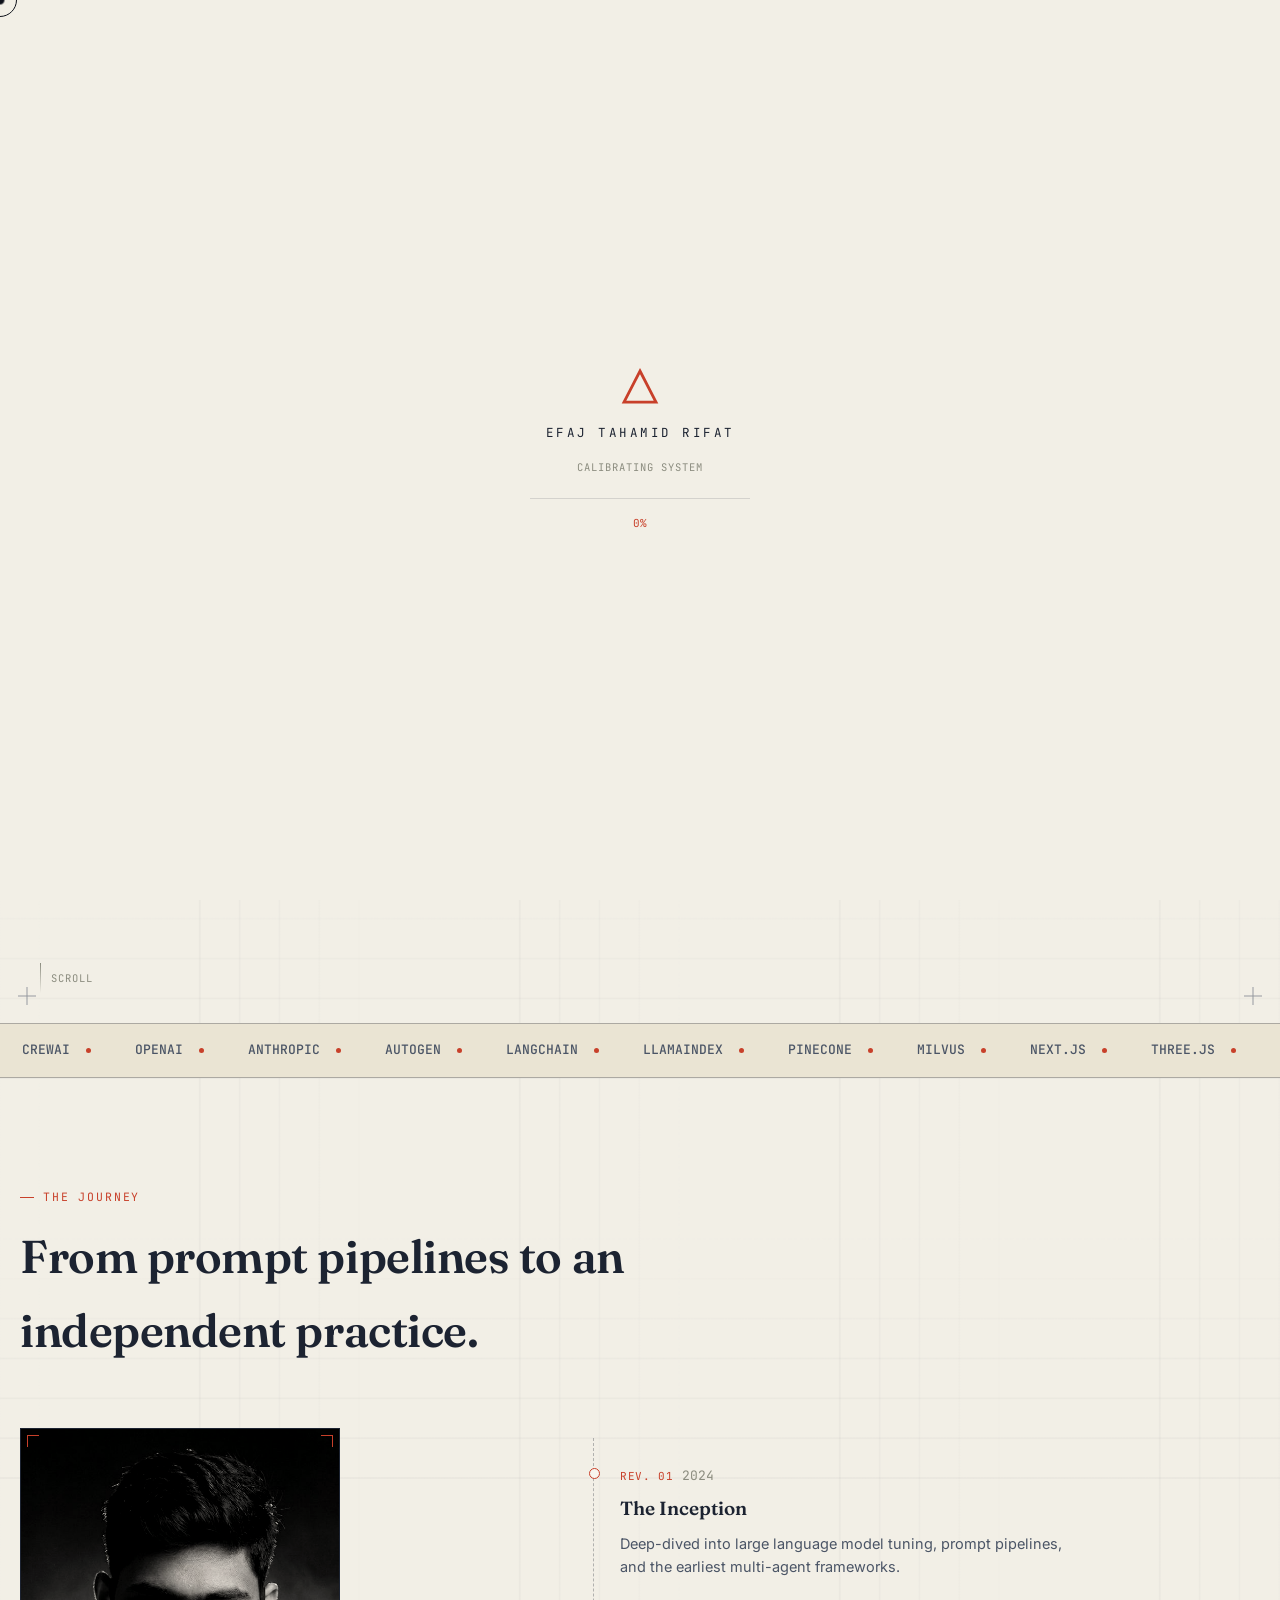
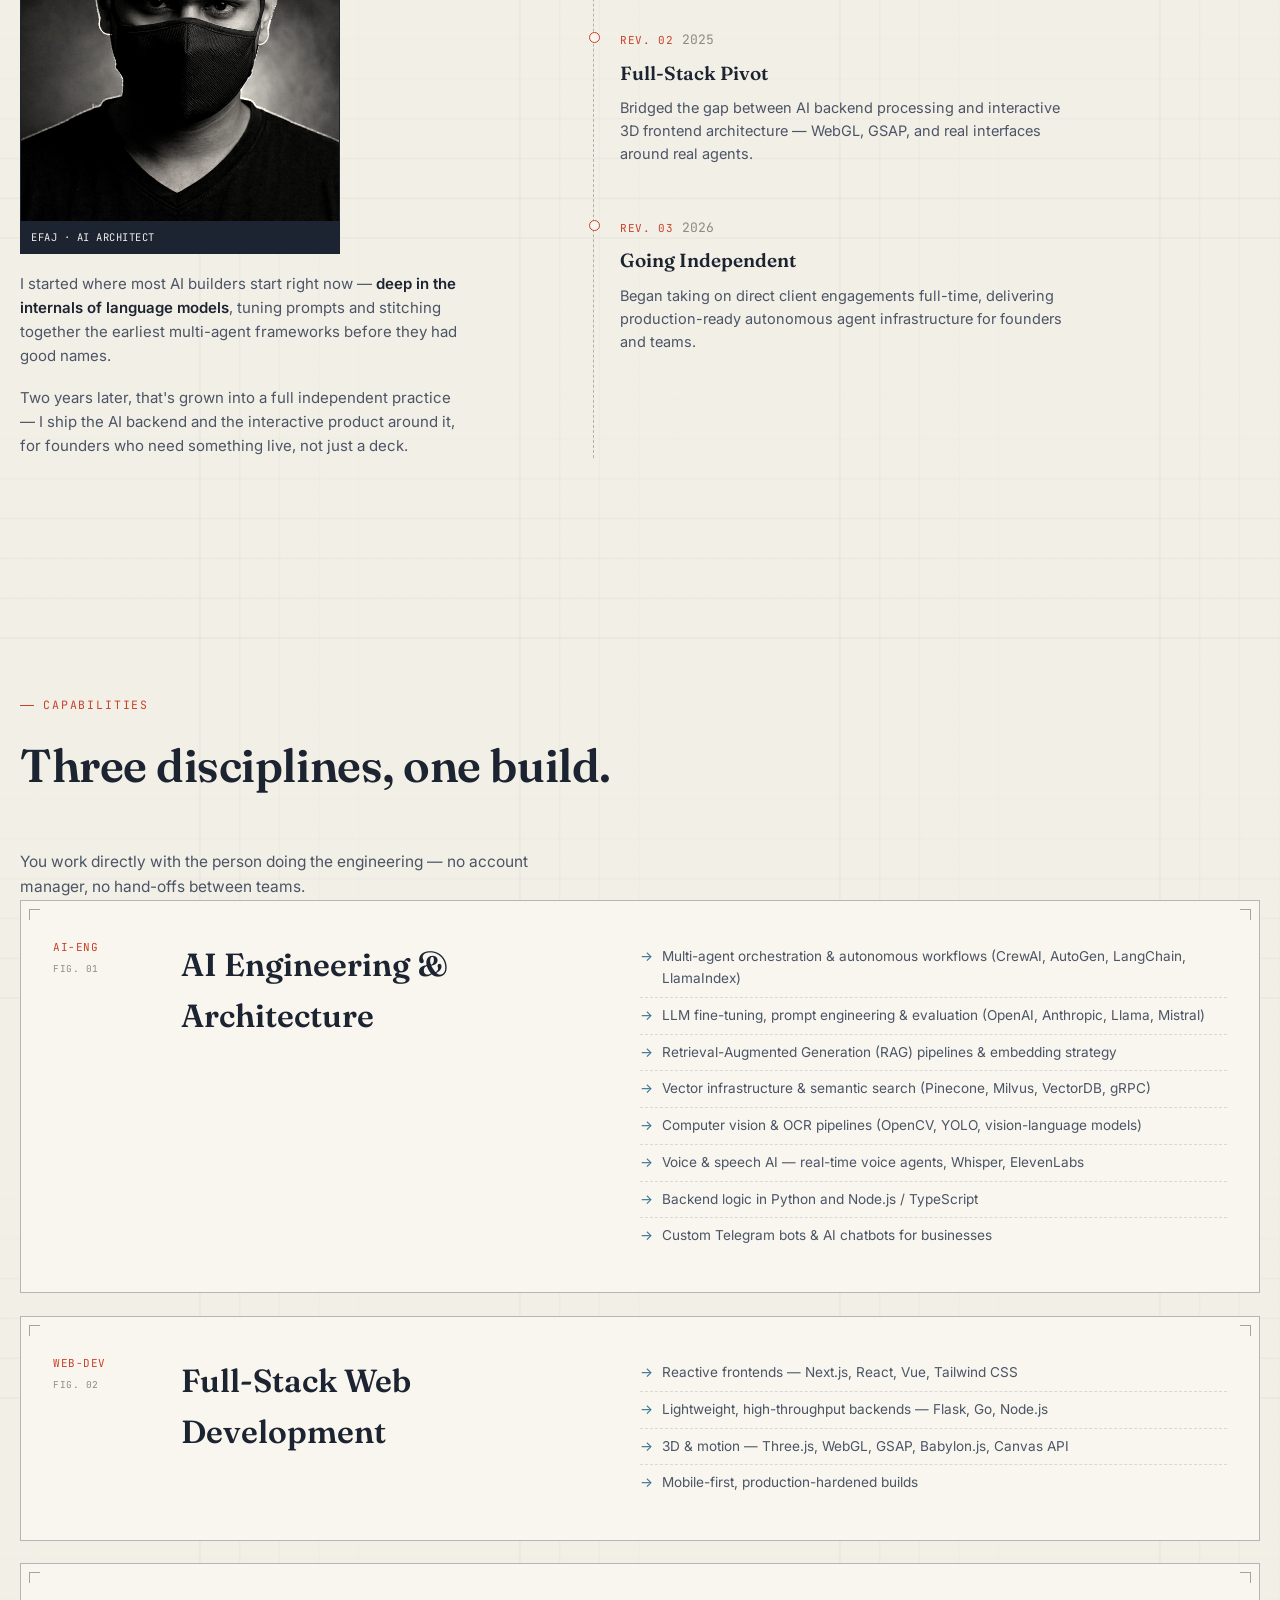
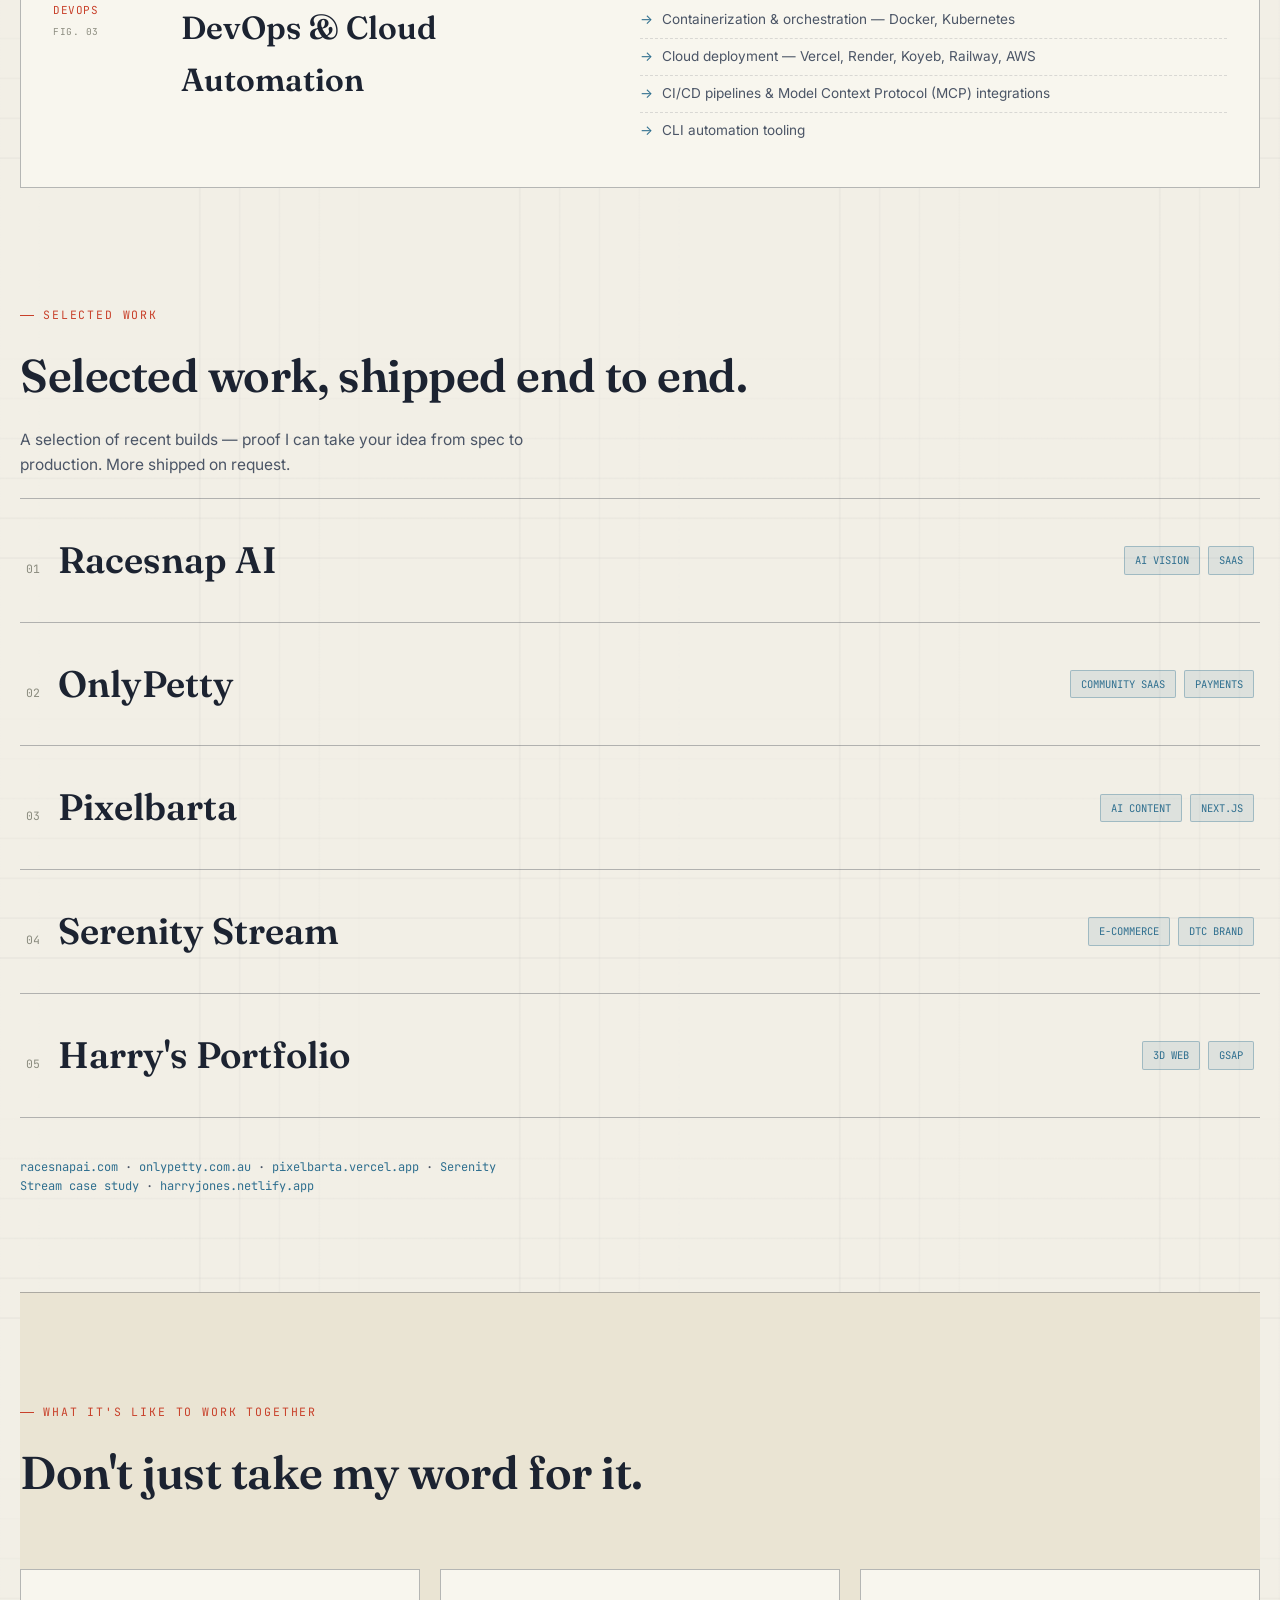
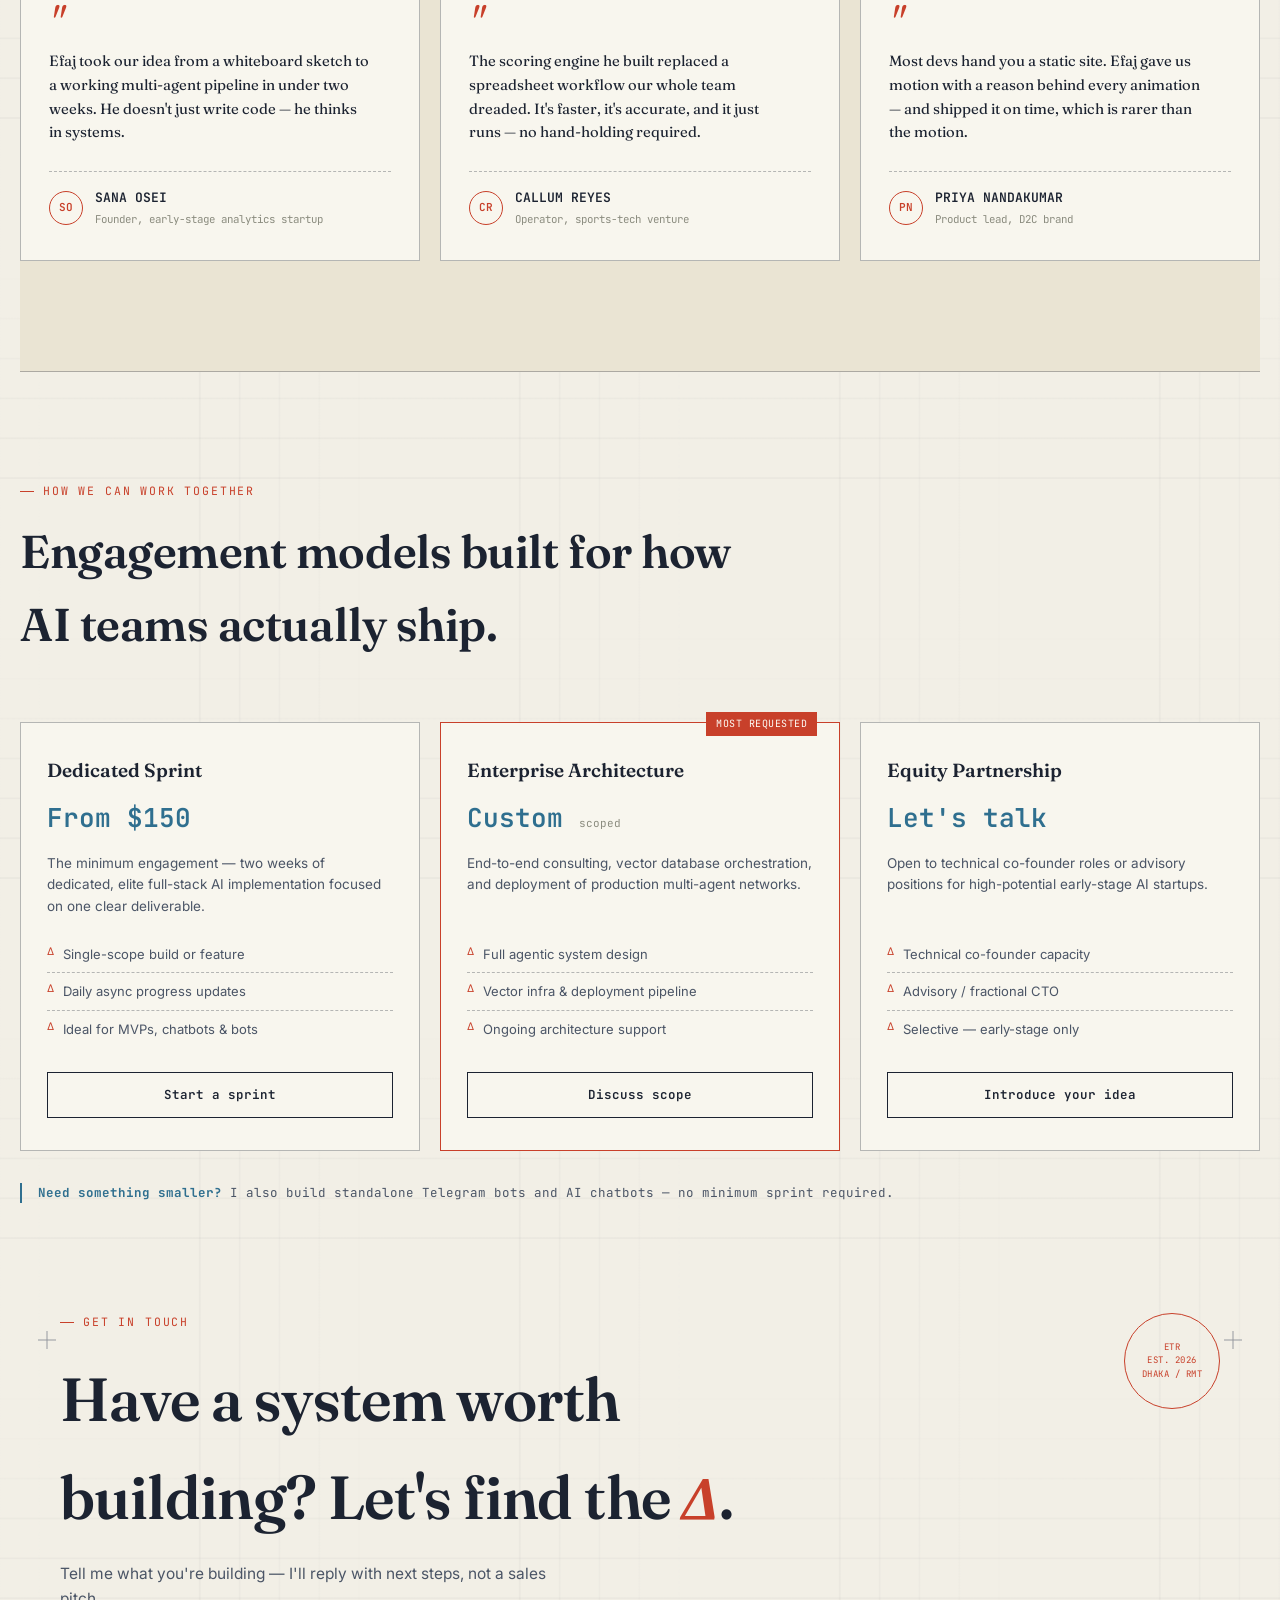
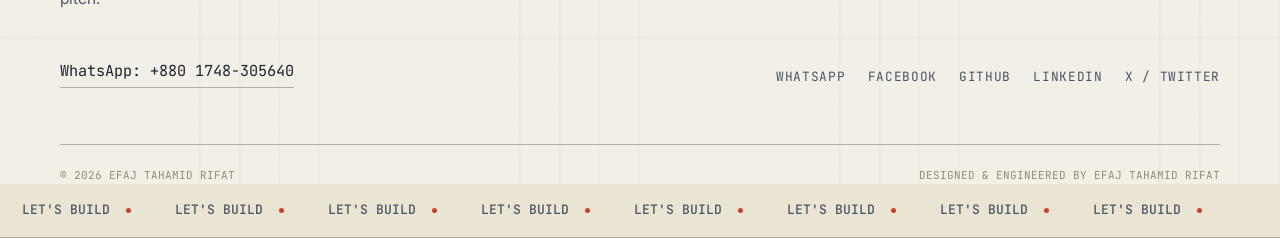
==== index.html @ 58e1897c "first commit" ====
<!DOCTYPE html>
<html lang="en">
<head>
<meta charset="UTF-8">
<meta name="viewport" content="width=device-width, initial-scale=1.0">
<title>Dewan Efaj Tahamid Rifat — AI Architect &amp; Full-Stack AI Engineer</title>
<meta name="description" content="Efaj Tahamid Rifat — AI Architect and Full-Stack AI Engineer. Independent specialist in multi-agent systems, vector infrastructure, and full-stack AI products.">
<link rel="preconnect" href="https://fonts.googleapis.com">
<link rel="preconnect" href="https://fonts.gstatic.com" crossorigin>
<link href="https://fonts.googleapis.com/css2?family=Fraunces:opsz,wght@9..144,400;9..144,500;9..144,600;9..144,700&family=Inter:wght@400;500;600&family=JetBrains+Mono:wght@400;500;600&display=swap" rel="stylesheet">
<style>
  :root{
    --radius:2px;
    --paper:#f2efe6;
    --paper-alt:#eae4d3;
    --card:#f8f6ee;
    --ink:#1c2331;
    --ink-soft:#4b5566;
    --muted:#8b8c7f;
    --muted-2:#a6a595;
    --line:rgba(28,35,49,0.14);
    --line-strong:rgba(28,35,49,0.30);
    --red:#c8402a;
    --red-dim:rgba(200,64,42,0.10);
    --blue:#2f6f8f;
    --blue-dim:rgba(47,111,143,0.10);
    --font-display:'Fraunces', serif;
    --font-body:'Inter', sans-serif;
    --font-mono:'JetBrains Mono', monospace;
  }
  *{margin:0;padding:0;box-sizing:border-box;}
  html{background:var(--paper);}
  body{
    background:
      repeating-linear-gradient(0deg, transparent, transparent 39px, rgba(28,35,49,0.05) 40px),
      repeating-linear-gradient(90deg, transparent, transparent 39px, rgba(28,35,49,0.05) 40px),
      var(--paper);
    color:var(--ink);
    font-family:var(--font-body);
    line-height:1.6;
    overflow-x:clip;
    -webkit-font-smoothing:antialiased;
    cursor:none;
  }
  @media (hover:none), (max-width:768px){ body{ cursor:auto; } }
  ::selection{background:var(--red);color:#fff;}
  a{color:inherit;text-decoration:none;}
  img{display:block;max-width:100%;}
  .wrap{max-width:1240px;margin:0 auto;padding:0 40px;position:relative;}
  @media(max-width:720px){.wrap{padding:0 22px;}}
  ::-webkit-scrollbar{width:10px;}
  ::-webkit-scrollbar-track{background:var(--paper);}
  ::-webkit-scrollbar-thumb{background:var(--line-strong);border-radius:6px;}
  @media (prefers-reduced-motion: reduce){
    *{animation-duration:0.01ms !important; animation-iteration-count:1 !important; transition-duration:0.01ms !important;}
  }

    /* ---------- cursor (invert-blend dot + ring) ---------- */
  .cursor{
    position:fixed;top:0;left:0;width:9px;height:9px;border-radius:50%;
    background:#fff;mix-blend-mode:difference;
    pointer-events:none;z-index:9999;transform:translate(-50%,-50%);will-change:transform;
  }
  .cursor-follower{
    position:fixed;top:0;left:0;width:34px;height:34px;border-radius:50%;
    border:1.5px solid #fff;mix-blend-mode:difference;
    pointer-events:none;z-index:9998;transform:translate(-50%,-50%);
    will-change:transform;opacity:0;transition:width 0.3s ease, height 0.3s ease;
  }
  @media (hover:hover) and (min-width:769px){ .cursor-follower{opacity:1;} }

  /* ---------- registration crosshairs ---------- */
  .reg-mark{position:absolute;width:18px;height:18px;pointer-events:none;opacity:0.55;z-index:3;}
  .reg-mark::before, .reg-mark::after{content:"";position:absolute;background:var(--ink-soft);}
  .reg-mark::before{left:50%;top:0;width:1px;height:100%;transform:translateX(-50%);}
  .reg-mark::after{top:50%;left:0;height:1px;width:100%;transform:translateY(-50%);}
  .reg-tl{top:18px;left:18px;} .reg-tr{top:18px;right:18px;} .reg-bl{bottom:18px;left:18px;} .reg-br{bottom:18px;right:18px;}

  /* ---------- preloader ---------- */
  .loader{position:fixed;inset:0;z-index:200;display:flex;flex-direction:column;align-items:center;justify-content:center;gap:16px;background:var(--paper);}
  .loader-mark{width:40px;height:40px;}
  .loader-brand{font-family:var(--font-mono);font-size:12.5px;letter-spacing:0.2em;color:var(--ink);text-transform:uppercase;}
  .loader-sub{font-family:var(--font-mono);font-size:10.5px;color:var(--muted);letter-spacing:0.1em;}
  .loader-bar{width:220px;height:1px;background:var(--line);position:relative;overflow:hidden;margin-top:6px;}
  .loader-bar i{position:absolute;left:0;top:0;bottom:0;width:0%;background:var(--red);}
  .loader-pct{font-family:var(--font-mono);font-size:11px;color:var(--red);}
  .loader-pct::after{content:"%";}

  /* ---------- utility type ---------- */
  .eyebrow{font-family:var(--font-mono);font-size:11.5px;letter-spacing:0.16em;text-transform:uppercase;color:var(--red);display:flex;align-items:center;gap:9px;}
  .eyebrow::before{content:"";width:14px;height:1px;background:var(--red);display:inline-block;}
  .section-title{font-family:var(--font-display);font-weight:600;font-size:clamp(28px,4vw,46px);letter-spacing:-0.01em;margin-top:14px;max-width:740px;}
  .section-sub{color:var(--ink-soft);max-width:520px;margin-top:16px;font-size:15.5px;}
  .section-pad{padding:110px 0;position:relative;}
  @media(max-width:720px){.section-pad{padding:74px 0;}}
  a:focus-visible, button:focus-visible{outline:2px solid var(--red);outline-offset:3px;border-radius:2px;}

  /* ---------- stamp badge ---------- */
  .stamp{
    width:96px;height:96px;border:1.5px solid var(--red);border-radius:50%;
    display:flex;align-items:center;justify-content:center;text-align:center;
    font-family:var(--font-mono);font-size:9px;color:var(--red);letter-spacing:0.06em;
    text-transform:uppercase;line-height:1.5;padding:8px;
    animation:spin-slow 26s linear infinite;
    flex-shrink:0;
  }
  @keyframes spin-slow{from{transform:rotate(0deg);}to{transform:rotate(360deg);}}

  /* ---------- header ---------- */
  header{position:fixed;top:0;left:0;right:0;z-index:60;padding:22px 0;transition:background 0.4s ease, border-color 0.4s ease, padding 0.4s ease;border-bottom:1px solid transparent;}
  header.scrolled{background:rgba(242,239,230,0.86);backdrop-filter:blur(12px);-webkit-backdrop-filter:blur(12px);border-bottom:1px solid var(--line);padding:15px 0;}
  nav{display:flex;align-items:center;justify-content:space-between;}
  .brand{display:flex;align-items:center;gap:10px;font-family:var(--font-mono);font-size:13.5px;letter-spacing:0.04em;}
  .brand-mark{width:24px;height:24px;flex-shrink:0;}
  .brand-mark svg{width:100%;height:100%;}
  .brand-name{color:var(--ink);}
  .brand-name b{color:var(--red);font-weight:600;}
  .brand-sub{color:var(--muted);font-size:10.5px;display:block;margin-top:1px;letter-spacing:0.08em;}

  .burger{position:relative;z-index:70;width:44px;height:44px;display:flex;flex-direction:column;align-items:center;justify-content:center;gap:6px;cursor:pointer;background:none;border:none;}
  .burger span{width:24px;height:1.5px;background:var(--ink);transform-origin:center;display:block;}

  .nav-panel{
    position:fixed;top:0;right:0;height:100%;width:100%;max-width:440px;z-index:65;
    background:var(--card);border-left:1px solid var(--line);
    padding:7rem 3rem 3rem;display:flex;flex-direction:column;justify-content:space-between;
  }
  .nav-links{display:flex;flex-direction:column;gap:0.3rem;}
  .nav-links a{font-family:var(--font-display);font-size:2.3rem;font-weight:600;transition:color 0.2s;}
  .nav-links a:hover{color:var(--red);}
  .nav-contact{display:flex;flex-direction:column;gap:1.4rem;font-size:0.9rem;color:var(--ink-soft);font-family:var(--font-mono);}
  .nav-socials{display:flex;gap:1rem;flex-wrap:wrap;}
  .nav-socials a{text-transform:uppercase;font-size:0.78rem;letter-spacing:0.05em;}
  .nav-socials a:hover{color:var(--red);}

  /* ---------- hero ---------- */
  .hero{position:relative;min-height:100vh;display:flex;flex-direction:column;justify-content:center;overflow:hidden;padding-top:120px;padding-bottom:60px;}
  #blueprintnet{position:absolute;inset:0;z-index:0;opacity:0.9;}
  .hero-inner{position:relative;z-index:2;}
  .hero-topline{display:flex;align-items:flex-start;justify-content:space-between;gap:20px;margin-bottom:26px;flex-wrap:wrap;}
  .hero h1{font-family:var(--font-display);font-weight:600;font-size:clamp(36px,6.2vw,80px);line-height:1.04;letter-spacing:-0.015em;max-width:920px;}
  .hero h1 em{font-style:italic;color:var(--red);}
  .hero-sub{margin-top:26px;max-width:540px;font-size:16.5px;color:var(--ink-soft);opacity:0;}
  .hero-sub b{color:var(--ink);font-weight:600;}
  .hero-actions{display:flex;align-items:center;gap:22px;margin-top:42px;flex-wrap:wrap;}
  .btn-primary{
    font-family:var(--font-mono);font-size:13px;font-weight:600;letter-spacing:0.02em;
    background:var(--red);color:#fdfbf5;padding:15px 26px;border-radius:var(--radius);
    display:inline-flex;align-items:center;gap:10px;
    transition:transform 0.25s ease, box-shadow 0.25s ease, background 0.25s ease;
  }
  .btn-primary:hover{transform:translateY(-2px);background:#a8331f;box-shadow:0 10px 26px -10px rgba(200,64,42,0.55);}
  .btn-ghost{
    font-family:var(--font-mono);font-size:13px;color:var(--ink);padding:15px 4px;
    border-bottom:1px solid var(--line-strong);display:inline-flex;align-items:center;gap:8px;
    transition:border-color 0.25s ease, color 0.25s ease, gap 0.25s ease;
  }
  .btn-ghost:hover{border-color:var(--blue);color:var(--blue);gap:12px;}
  .hero-status{margin-top:60px;font-family:var(--font-mono);font-size:12.5px;color:var(--muted);display:flex;align-items:center;gap:12px;opacity:0;}
  .status-dot{width:6px;height:6px;background:var(--red);animation:pulse-dot 2.2s infinite;}
  @keyframes pulse-dot{0%{opacity:1;}50%{opacity:0.25;}100%{opacity:1;}}
  #typewrite{color:var(--blue);}
  .hero-stats{position:relative;z-index:2;margin-top:80px;display:grid;grid-template-columns:repeat(4,1fr);border-top:1px solid var(--line-strong);}
  .hero-stats .stat{padding:22px 24px 0;border-left:1px solid var(--line);opacity:0;}
  .hero-stats .stat:first-child{border-left:none;padding-left:0;}
  .stat-num{font-family:var(--font-display);font-size:clamp(22px,2.6vw,32px);font-weight:600;color:var(--ink);}
  .stat-label{font-family:var(--font-mono);font-size:10.8px;color:var(--muted);letter-spacing:0.04em;margin-top:6px;text-transform:uppercase;}
  @media(max-width:720px){.hero-stats{grid-template-columns:repeat(2,1fr);row-gap:24px;}.hero-stats .stat:nth-child(3){border-left:none;padding-left:0;}}
  .scroll-cue{position:absolute;bottom:30px;left:40px;z-index:2;font-family:var(--font-mono);font-size:10.5px;color:var(--muted);display:flex;align-items:center;gap:10px;letter-spacing:0.1em;}
  .scroll-cue .line{width:1px;height:30px;background:linear-gradient(var(--muted),transparent);animation:scrolldown 1.8s infinite;}
  @keyframes scrolldown{0%{opacity:0.2;}50%{opacity:1;}100%{opacity:0.2;}}
  @media(max-width:720px){.scroll-cue{display:none;} .stamp{width:74px;height:74px;font-size:8px;}}

  /* ---------- marquee ---------- */
  .marquee-belt{overflow:hidden;white-space:nowrap;border-top:1px solid var(--line-strong);border-bottom:1px solid var(--line-strong);background:var(--paper-alt);padding:16px 0;}
  .marquee-row{display:flex;}
  .marquee-item{display:flex;align-items:center;gap:16px;padding:0 22px;font-family:var(--font-mono);font-size:13px;color:var(--ink-soft);text-transform:uppercase;white-space:nowrap;font-weight:500;}
  .marquee-item .dot{width:5px;height:5px;background:var(--red);flex:none;border-radius:50%;}

  /* ---------- about / journey ---------- */
  .about-grid{display:grid;grid-template-columns:0.85fr 1.15fr;gap:80px;margin-top:60px;}
  @media(max-width:900px){.about-grid{grid-template-columns:1fr;gap:50px;}}
  .about-copy p{color:var(--ink-soft);margin-top:18px;font-size:15px;max-width:440px;}
  .about-copy p b{color:var(--ink);font-weight:600;}
  .about-photo{position:relative;width:100%;aspect-ratio:3/4;max-width:320px;overflow:hidden;border:1.5px solid var(--ink);}
  .about-photo img{width:100%;height:100%;object-fit:cover;filter:grayscale(0.55) sepia(0.12) contrast(1.05);}
  .about-photo .tag{position:absolute;bottom:0;left:0;right:0;font-family:var(--font-mono);font-size:10.5px;background:var(--ink);color:var(--paper);padding:8px 10px;letter-spacing:0.05em;}
  .about-photo .corner{position:absolute;width:12px;height:12px;border-color:var(--red);}
  .about-photo .corner.tl{top:6px;left:6px;border-top:1.5px solid var(--red);border-left:1.5px solid var(--red);}
  .about-photo .corner.tr{top:6px;right:6px;border-top:1.5px solid var(--red);border-right:1.5px solid var(--red);}

  .timeline{margin-top:10px;position:relative;padding-left:26px;border-left:1px dashed var(--line-strong);}
  .tl-item{padding:24px 0;position:relative;}
  .tl-item::before{content:"";position:absolute;left:-31px;top:30px;width:9px;height:9px;border-radius:50%;background:var(--card);border:1.5px solid var(--red);}
  .tl-rev{font-family:var(--font-mono);font-size:11px;color:var(--red);letter-spacing:0.06em;text-transform:uppercase;}
  .tl-year{font-family:var(--font-mono);font-size:13px;color:var(--muted);margin-left:8px;}
  .tl-title{font-family:var(--font-display);font-size:19px;font-weight:600;margin-top:6px;}
  .tl-desc{color:var(--ink-soft);font-size:14.5px;margin-top:8px;max-width:460px;}

  /* ---------- services: sticky stack spec cards ---------- */
  .services{padding:8rem 0 2rem;}
  .stack-card{
    position:sticky;background:var(--card);border:1px solid var(--line-strong);padding:2.4rem 2rem;margin-bottom:1.4rem;
    display:flex;gap:2rem;justify-content:space-between;flex-wrap:wrap;
  }
  .stack-card::before, .stack-card::after{content:"";position:absolute;width:10px;height:10px;border-color:var(--muted-2);top:8px;}
  .stack-card::before{left:8px;border-top:1px solid var(--muted-2);border-left:1px solid var(--muted-2);}
  .stack-card::after{right:8px;border-top:1px solid var(--muted-2);border-right:1px solid var(--muted-2);}
  .stack-card .index{font-family:var(--font-mono);font-size:11px;color:var(--red);flex:none;width:6rem;letter-spacing:0.05em;text-transform:uppercase;}
  .stack-card .index span{display:block;color:var(--muted);font-size:9.5px;margin-top:4px;}
  .stack-card .title{font-family:var(--font-display);font-size:clamp(1.5rem,3vw,2rem);font-weight:600;flex:1 1 220px;}
  .stack-card .desc{flex:1 1 380px;}
  .stack-card .desc ul{list-style:none;}
  .stack-card .desc li{color:var(--ink-soft);font-size:13.6px;padding:7px 0;border-top:1px dashed var(--line);display:flex;gap:9px;}
  .stack-card .desc li:first-child{border-top:none;}
  .stack-card .desc li::before{content:"→";color:var(--blue);flex-shrink:0;}
  @media(max-width:768px){.stack-card{flex-direction:column;gap:0.8rem;}}

  /* ---------- work: magnetic cursor preview list ---------- */
  .work{padding:4rem 0 6rem;}
  .project-list{display:flex;flex-direction:column;margin-top:20px;}
  .project-row{position:relative;display:flex;align-items:center;justify-content:space-between;gap:1rem;padding:2rem 6px;border-top:1px solid var(--line-strong);cursor:pointer;}
  .project-list .project-row:last-child{border-bottom:1px solid var(--line-strong);}
  .project-row .overlay{position:absolute;inset:0;background:var(--red-dim);z-index:-1;clip-path:polygon(0 100%,100% 100%,100% 100%,0 100%);}
  .project-row .row-left{display:flex;align-items:baseline;gap:18px;}
  .project-row .row-index{font-family:var(--font-mono);font-size:11.5px;color:var(--muted);}
  .project-row h3{font-family:var(--font-display);font-size:clamp(1.5rem,3.6vw,2.3rem);font-weight:600;}
  .project-row .meta{display:flex;gap:8px;flex-wrap:wrap;justify-content:flex-end;flex:none;}
  .project-row .meta span{font-family:var(--font-mono);font-size:10.5px;color:var(--blue);border:1px solid rgba(47,111,143,0.35);background:var(--blue-dim);padding:5px 10px;border-radius:var(--radius);text-transform:uppercase;}

  .preview-image{position:fixed;top:0;left:0;width:320px;pointer-events:none;z-index:80;opacity:0;overflow:visible;}
  .preview-image .frame{aspect-ratio:16/9.5;overflow:hidden;border:1.5px solid var(--ink);background:var(--card);position:relative;}
  .preview-image .frame img{width:100%;height:100%;object-fit:cover;display:block;filter:sepia(0.06) contrast(1.02);}
  .preview-image .cap{margin-top:6px;font-family:var(--font-mono);font-size:10px;color:var(--red);letter-spacing:0.05em;}
  .project-row .mobile-preview{display:none;width:100%;aspect-ratio:16/9;object-fit:cover;margin-top:1rem;border:1.5px solid var(--ink);}
  @media(max-width:768px){
    .preview-image{display:none;}
    .project-row .mobile-preview{display:block;}
    .project-row{flex-direction:column;align-items:flex-start;}
    .project-row .meta{justify-content:flex-start;}
  }

  /* ---------- testimonials: annotated notes ---------- */
  .testi-grid{display:grid;grid-template-columns:repeat(3,1fr);gap:20px;margin-top:60px;}
  @media(max-width:900px){.testi-grid{grid-template-columns:1fr;}}
  .testi-card{background:var(--card);border:1px solid var(--line-strong);padding:32px 28px;display:flex;flex-direction:column;justify-content:space-between;min-height:270px;position:relative;}
  .testi-quote-mark{font-family:var(--font-display);font-size:40px;color:var(--red);line-height:1;font-style:italic;}
  .testi-text{font-size:14.8px;color:var(--ink);margin-top:8px;max-width:320px;font-family:var(--font-display);font-weight:400;}
  .testi-person{margin-top:26px;display:flex;align-items:center;gap:12px;padding-top:16px;border-top:1px dashed var(--line-strong);}
  .testi-avatar{width:34px;height:34px;border-radius:50%;border:1.5px solid var(--red);display:flex;align-items:center;justify-content:center;font-family:var(--font-mono);font-size:11px;font-weight:600;color:var(--red);}
  .testi-name{font-size:13px;font-weight:600;font-family:var(--font-mono);}
  .testi-role{font-family:var(--font-mono);font-size:10.8px;color:var(--muted);margin-top:2px;}

  /* ---------- pricing tiers: spec sheet ---------- */
  .tiers{display:grid;grid-template-columns:repeat(3,1fr);gap:20px;margin-top:60px;}
  @media(max-width:900px){.tiers{grid-template-columns:1fr;}}
  .tier{border:1px solid var(--line-strong);padding:32px 26px;display:flex;flex-direction:column;background:var(--card);transition:transform 0.3s ease, box-shadow 0.3s ease;position:relative;}
  .tier:hover{transform:translateY(-4px);box-shadow:0 20px 30px -20px rgba(28,35,49,0.25);}
  .tier.featured{border-color:var(--red);}
  .tier-badge{position:absolute;top:-11px;right:22px;font-family:var(--font-mono);font-size:10px;background:var(--red);color:#fdfbf5;padding:4px 10px;letter-spacing:0.05em;text-transform:uppercase;}
  .tier-name{font-family:var(--font-display);font-size:19px;font-weight:600;}
  .tier-price{font-family:var(--font-mono);font-size:26px;color:var(--blue);margin-top:12px;font-weight:600;}
  .tier-price small{font-size:11px;color:var(--muted);font-weight:400;}
  .tier-desc{color:var(--ink-soft);font-size:13.5px;margin-top:14px;flex-grow:1;}
  .tier ul{list-style:none;margin-top:18px;}
  .tier li{font-size:13px;color:var(--ink-soft);padding:8px 0;border-top:1px dashed var(--line-strong);display:flex;gap:9px;}
  .tier li:first-child{border-top:none;}
  .tier li::before{content:"Δ";color:var(--red);font-size:10.5px;flex-shrink:0;}
  .tier-cta{margin-top:24px;text-align:center;font-family:var(--font-mono);font-size:12.5px;font-weight:600;padding:12px;border:1px solid var(--ink);transition:background 0.25s ease, color 0.25s ease;}
  .tier-cta:hover{background:var(--ink);color:var(--paper);}
  .tiers-note{margin-top:32px;font-family:var(--font-mono);font-size:12.5px;color:var(--ink-soft);border-left:2px solid var(--blue);padding-left:16px;}
  .tiers-note b{color:var(--blue);}

  /* ---------- footer ---------- */
  footer{padding:7rem 0 3rem;position:relative;}
  .footer-top{display:flex;justify-content:space-between;align-items:flex-start;gap:30px;flex-wrap:wrap;}
  .footer-cta{font-family:var(--font-display);font-size:clamp(2rem,5.6vw,3.8rem);font-weight:600;letter-spacing:-0.01em;max-width:680px;}
  .footer-cta em{font-style:italic;color:var(--red);}
  .footer-bottom{display:flex;justify-content:space-between;align-items:flex-end;margin-top:3rem;flex-wrap:wrap;gap:1.5rem;}
  .footer-bottom .email{font-family:var(--font-mono);font-size:0.95rem;border-bottom:1px solid var(--line-strong);padding-bottom:3px;}
  .footer-socials{display:flex;gap:1.4rem;flex-wrap:wrap;}
  .footer-socials a{font-family:var(--font-mono);font-size:0.8rem;text-transform:uppercase;letter-spacing:0.05em;color:var(--ink-soft);}
  .footer-socials a:hover{color:var(--red);}
  .footer-legal{margin-top:56px;padding-top:22px;border-top:1px solid var(--line-strong);display:flex;justify-content:space-between;font-family:var(--font-mono);font-size:11px;color:var(--muted);flex-wrap:wrap;gap:10px;}
</style>
</head>
<body>

<div class="loader">
  <span class="loader-mark">
    <svg viewBox="0 0 100 100" fill="none" xmlns="http://www.w3.org/2000/svg"><polygon points="50,10 90,88 10,88" stroke="#c8402a" stroke-width="7" fill="none"/></svg>
  </span>
  <div class="loader-brand" data-scramble>EFAJ TAHAMID RIFAT</div>
  <div class="loader-sub">CALIBRATING SYSTEM</div>
  <div class="loader-bar"><i></i></div>
  <div class="loader-pct">0</div>
</div>

<div class="cursor" id="cursor"></div>
<div class="cursor-follower" id="cursorFollower"></div>

<header id="siteHeader">
  <div class="wrap">
    <nav>
      <a href="#top" class="brand" aria-label="Efaj Tahamid Rifat home">
        <span class="brand-mark"><svg viewBox="0 0 100 100" fill="none" xmlns="http://www.w3.org/2000/svg"><polygon points="50,10 90,88 10,88" stroke="#c8402a" stroke-width="7" fill="none"/></svg></span>
        <span>
          <span class="brand-name">EFAJ <b>TAHAMID RIFAT</b></span>
          <span class="brand-sub">EFAJ TAHAMID RIFAT</span>
        </span>
      </a>
      <button class="burger" aria-label="Open menu" id="burgerBtn">
        <span></span><span></span>
      </button>
    </nav>
  </div>
</header>

<div class="nav-panel" id="navPanel">
  <div class="nav-links">
    <a href="#work" data-cursor="View">Work</a>
    <a href="#about" data-cursor="Read">Journey</a>
    <a href="#services" data-cursor="See">Capabilities</a>
    <a href="#engage" data-cursor="Open">Engagements</a>
    <a href="#contact" data-cursor="Go">Contact</a>
  </div>
  <div class="nav-contact">
    <div>WhatsApp: +880 1748-305640</div>
    <div class="nav-socials">
      <a href="https://wa.me/8801748305640" target="_blank" rel="noopener">WhatsApp</a>
      <a href="https://web.facebook.com/Efajtahamid/" target="_blank" rel="noopener">Facebook</a>
      <a href="http://github.com/EfajTahamidRifat" target="_blank" rel="noopener">GitHub</a>
      <a href="https://www.linkedin.com/in/efaj-tahamid-rifat-b0b28533b/" target="_blank" rel="noopener">LinkedIn</a>
      <a href="https://x.com/et_rifat" target="_blank" rel="noopener">X</a>
    </div>
  </div>
</div>

<main id="top">

  <section class="hero">
    <canvas id="blueprintnet"></canvas>
    <span class="reg-mark reg-tl"></span><span class="reg-mark reg-tr"></span>
    <span class="reg-mark reg-bl"></span><span class="reg-mark reg-br"></span>

    <div class="wrap hero-inner">
      <div class="hero-topline">
        <div class="eyebrow">Independent AI Architect · Est. 2026</div>
        <div class="stamp">ETR<br>APPROVED<br>FOR BUILD</div>
      </div>
      <h1 data-split-headline>Engineering the <em>Δ</em> between an idea and an autonomous product.</h1>
      <p class="hero-sub">I turn AI ideas into shipped products — multi-agent systems, full-stack builds, and the infrastructure behind them. No hand-offs, no decks. Just something live, built by one person who ships fast.</p>
      <div class="hero-actions">
        <a href="#work" class="btn-primary" data-cursor="Scroll">View the work →</a>
        <a href="#contact" class="btn-ghost" data-cursor="Book">Book a sprint</a>
      </div>
      <div class="hero-status">
        <span class="status-dot"></span>
        <span>sys.status:</span>
        <span id="typewrite">AI Architect</span>
      </div>
    </div>

    <div class="wrap hero-stats">
      <div class="stat"><div class="stat-num">05+</div><div class="stat-label">Featured builds (more on request)</div></div>
      <div class="stat"><div class="stat-num">2024</div><div class="stat-label">First multi-agent pipeline shipped</div></div>
      <div class="stat"><div class="stat-num">3</div><div class="stat-label">Industries served — racing, community, retail</div></div>
      <div class="stat"><div class="stat-num">$150</div><div class="stat-label">Sprint engagements start from</div></div>
    </div>

    <div class="scroll-cue"><span class="line"></span>SCROLL</div>
  </section>

  <div class="marquee-belt">
    <div class="marquee-row" id="marquee-1">
      <span class="marquee-item">CrewAI <span class="dot"></span></span>
      <span class="marquee-item">OpenAI <span class="dot"></span></span>
      <span class="marquee-item">Anthropic <span class="dot"></span></span>
      <span class="marquee-item">AutoGen <span class="dot"></span></span>
      <span class="marquee-item">LangChain <span class="dot"></span></span>
      <span class="marquee-item">LlamaIndex <span class="dot"></span></span>
      <span class="marquee-item">Pinecone <span class="dot"></span></span>
      <span class="marquee-item">Milvus <span class="dot"></span></span>
      <span class="marquee-item">Next.js <span class="dot"></span></span>
      <span class="marquee-item">Three.js <span class="dot"></span></span>
      <span class="marquee-item">GSAP <span class="dot"></span></span>
      <span class="marquee-item">Docker <span class="dot"></span></span>
      <span class="marquee-item">Kubernetes <span class="dot"></span></span>
      <span class="marquee-item">AWS <span class="dot"></span></span>
      <span class="marquee-item">CrewAI <span class="dot"></span></span>
      <span class="marquee-item">OpenAI <span class="dot"></span></span>
      <span class="marquee-item">Anthropic <span class="dot"></span></span>
      <span class="marquee-item">AutoGen <span class="dot"></span></span>
      <span class="marquee-item">LangChain <span class="dot"></span></span>
      <span class="marquee-item">LlamaIndex <span class="dot"></span></span>
      <span class="marquee-item">Pinecone <span class="dot"></span></span>
      <span class="marquee-item">Milvus <span class="dot"></span></span>
      <span class="marquee-item">Next.js <span class="dot"></span></span>
      <span class="marquee-item">Three.js <span class="dot"></span></span>
      <span class="marquee-item">GSAP <span class="dot"></span></span>
      <span class="marquee-item">Docker <span class="dot"></span></span>
      <span class="marquee-item">Kubernetes <span class="dot"></span></span>
      <span class="marquee-item">AWS <span class="dot"></span></span>
    </div>
  </div>

  <section class="section-pad wrap" id="about">
    <div class="eyebrow">The journey</div>
    <h2 class="section-title">From prompt pipelines to an independent practice.</h2>

    <div class="about-grid">
      <div class="about-copy">
        <div class="about-photo">
          <img src="[data-uri]" alt="Portrait of Efaj Tahamid Rifat">
          <span class="corner tl"></span><span class="corner tr"></span>
          <span class="tag">EFAJ · AI ARCHITECT</span>
        </div>
        <p>I started where most AI builders start right now — <b>deep in the internals of language models</b>, tuning prompts and stitching together the earliest multi-agent frameworks before they had good names.</p>
        <p>Two years later, that's grown into a full independent practice — I ship the AI backend and the interactive product around it, for founders who need something live, not just a deck.</p>
      </div>

      <div class="timeline">
        <div class="tl-item">
          <div><span class="tl-rev">REV. 01</span><span class="tl-year">2024</span></div>
          <div class="tl-title">The Inception</div>
          <div class="tl-desc">Deep-dived into large language model tuning, prompt pipelines, and the earliest multi-agent frameworks.</div>
        </div>
        <div class="tl-item">
          <div><span class="tl-rev">REV. 02</span><span class="tl-year">2025</span></div>
          <div class="tl-title">Full-Stack Pivot</div>
          <div class="tl-desc">Bridged the gap between AI backend processing and interactive 3D frontend architecture — WebGL, GSAP, and real interfaces around real agents.</div>
        </div>
        <div class="tl-item">
          <div><span class="tl-rev">REV. 03</span><span class="tl-year">2026</span></div>
          <div class="tl-title">Going Independent</div>
          <div class="tl-desc">Began taking on direct client engagements full-time, delivering production-ready autonomous agent infrastructure for founders and teams.</div>
        </div>
      </div>
    </div>
  </section>

  <section class="services wrap" id="services">
    <div class="eyebrow">Capabilities</div>
    <h2 class="section-title" style="margin-bottom:3rem;">Three disciplines, one build.</h2>
<p class="section-sub" style="margin-top:14px;">You work directly with the person doing the engineering — no account manager, no hand-offs between teams.</p>

    <div class="stack-card">
      <div class="index">AI-ENG<span>FIG. 01</span></div>
      <div class="title">AI Engineering &amp; Architecture</div>
      <div class="desc"><ul>
        <li>Multi-agent orchestration &amp; autonomous workflows (CrewAI, AutoGen, LangChain, LlamaIndex)</li>
        <li>LLM fine-tuning, prompt engineering &amp; evaluation (OpenAI, Anthropic, Llama, Mistral)</li>
        <li>Retrieval-Augmented Generation (RAG) pipelines &amp; embedding strategy</li>
        <li>Vector infrastructure &amp; semantic search (Pinecone, Milvus, VectorDB, gRPC)</li>
        <li>Computer vision &amp; OCR pipelines (OpenCV, YOLO, vision-language models)</li>
        <li>Voice &amp; speech AI — real-time voice agents, Whisper, ElevenLabs</li>
        <li>Backend logic in Python and Node.js / TypeScript</li>
        <li>Custom Telegram bots &amp; AI chatbots for businesses</li>
      </ul></div>
    </div>
    <div class="stack-card">
      <div class="index">WEB-DEV<span>FIG. 02</span></div>
      <div class="title">Full-Stack Web Development</div>
      <div class="desc"><ul>
        <li>Reactive frontends — Next.js, React, Vue, Tailwind CSS</li>
        <li>Lightweight, high-throughput backends — Flask, Go, Node.js</li>
        <li>3D &amp; motion — Three.js, WebGL, GSAP, Babylon.js, Canvas API</li>
        <li>Mobile-first, production-hardened builds</li>
      </ul></div>
    </div>
    <div class="stack-card">
      <div class="index">DEVOPS<span>FIG. 03</span></div>
      <div class="title">DevOps &amp; Cloud Automation</div>
      <div class="desc"><ul>
        <li>Containerization &amp; orchestration — Docker, Kubernetes</li>
        <li>Cloud deployment — Vercel, Render, Koyeb, Railway, AWS</li>
        <li>CI/CD pipelines &amp; Model Context Protocol (MCP) integrations</li>
        <li>CLI automation tooling</li>
      </ul></div>
    </div>
  </section>

  <section class="work wrap" id="work">
    <div class="eyebrow">Selected work</div>
    <h2 class="section-title">Selected work, shipped end to end.</h2>
    <p class="section-sub">A selection of recent builds — proof I can take your idea from spec to production. More shipped on request.</p>

    <div class="project-list">
      <div class="project-row" data-preview-src="[data-uri]" data-fig="FIG. 01">
        <span class="overlay"></span>
        <div class="row-left"><span class="row-index">01</span><h3>Racesnap AI</h3></div>
        <div class="meta"><span>AI Vision</span><span>SaaS</span></div>
        <img class="mobile-preview" src="[data-uri]" alt="Racesnap AI dashboard screenshot">
      </div>
      <div class="project-row" data-preview-src="[data-uri]" data-fig="FIG. 02">
        <span class="overlay"></span>
        <div class="row-left"><span class="row-index">02</span><h3>OnlyPetty</h3></div>
        <div class="meta"><span>Community SaaS</span><span>Payments</span></div>
        <img class="mobile-preview" src="[data-uri]" alt="OnlyPetty landing page screenshot">
      </div>
      <div class="project-row" data-preview-src="[data-uri]" data-fig="FIG. 03">
        <span class="overlay"></span>
        <div class="row-left"><span class="row-index">03</span><h3>Pixelbarta</h3></div>
        <div class="meta"><span>AI Content</span><span>Next.js</span></div>
        <img class="mobile-preview" src="[data-uri]" alt="Pixelbarta news app screenshot">
      </div>
      <div class="project-row" data-preview-src="[data-uri]" data-fig="FIG. 04">
        <span class="overlay"></span>
        <div class="row-left"><span class="row-index">04</span><h3>Serenity Stream</h3></div>
        <div class="meta"><span>E-commerce</span><span>DTC Brand</span></div>
        <img class="mobile-preview" src="[data-uri]" alt="Serenity Stream ecommerce landing page screenshot">
      </div>
      <div class="project-row" data-preview-src="[data-uri]" data-fig="FIG. 05">
        <span class="overlay"></span>
        <div class="row-left"><span class="row-index">05</span><h3>Harry's Portfolio</h3></div>
        <div class="meta"><span>3D Web</span><span>GSAP</span></div>
        <img class="mobile-preview" src="[data-uri]" alt="Harry Jones portfolio site screenshot">
      </div>
    </div>
    <div class="preview-image"><div class="frame"><img src="" alt=""></div><div class="cap"></div></div>

    <p class="section-sub" style="margin-top:40px;font-family:var(--font-mono);font-size:12px;">
      <a href="https://racesnapai.com" target="_blank" rel="noopener" style="color:var(--blue);">racesnapai.com</a> ·
      <a href="https://www.onlypetty.com.au/" target="_blank" rel="noopener" style="color:var(--blue);">onlypetty.com.au</a> ·
      <a href="https://pixelbarta.vercel.app/" target="_blank" rel="noopener" style="color:var(--blue);">pixelbarta.vercel.app</a> ·
      <a href="https://vercel.com/rifats-projects-b8583835/pre-shower-filter/35deHaqS5e61mKKESN28kc8BkXkZ" target="_blank" rel="noopener" style="color:var(--blue);">Serenity Stream case study</a> ·
      <a href="https://harryjones.netlify.app/" target="_blank" rel="noopener" style="color:var(--blue);">harryjones.netlify.app</a>
    </p>
  </section>

  <section class="section-pad wrap" style="background:var(--paper-alt);border-top:1px solid var(--line-strong);border-bottom:1px solid var(--line-strong);">
    <div class="eyebrow">What it's like to work together</div>
    <h2 class="section-title">Don't just take my word for it.</h2>
    <div class="testi-grid">
      <div class="testi-card">
        <div><div class="testi-quote-mark">"</div><p class="testi-text">Efaj took our idea from a whiteboard sketch to a working multi-agent pipeline in under two weeks. He doesn't just write code — he thinks in systems.</p></div>
        <div class="testi-person"><div class="testi-avatar">SO</div><div><div class="testi-name">SANA OSEI</div><div class="testi-role">Founder, early-stage analytics startup</div></div></div>
      </div>
      <div class="testi-card">
        <div><div class="testi-quote-mark">"</div><p class="testi-text">The scoring engine he built replaced a spreadsheet workflow our whole team dreaded. It's faster, it's accurate, and it just runs — no hand-holding required.</p></div>
        <div class="testi-person"><div class="testi-avatar">CR</div><div><div class="testi-name">CALLUM REYES</div><div class="testi-role">Operator, sports-tech venture</div></div></div>
      </div>
      <div class="testi-card">
        <div><div class="testi-quote-mark">"</div><p class="testi-text">Most devs hand you a static site. Efaj gave us motion with a reason behind every animation — and shipped it on time, which is rarer than the motion.</p></div>
        <div class="testi-person"><div class="testi-avatar">PN</div><div><div class="testi-name">PRIYA NANDAKUMAR</div><div class="testi-role">Product lead, D2C brand</div></div></div>
      </div>
    </div>
  </section>

  <section class="section-pad wrap" id="engage">
    <div class="eyebrow">How we can work together</div>
    <h2 class="section-title">Engagement models built for how AI teams actually ship.</h2>
    <div class="tiers">
      <div class="tier">
        <div class="tier-name">Dedicated Sprint</div>
        <div class="tier-price">From $150</div>
        <p class="tier-desc">The minimum engagement — two weeks of dedicated, elite full-stack AI implementation focused on one clear deliverable.</p>
        <ul><li>Single-scope build or feature</li><li>Daily async progress updates</li><li>Ideal for MVPs, chatbots &amp; bots</li></ul>
        <a href="#contact" class="tier-cta">Start a sprint</a>
      </div>
      <div class="tier featured">
        <span class="tier-badge">Most requested</span>
        <div class="tier-name">Enterprise Architecture</div>
        <div class="tier-price">Custom <small>scoped</small></div>
        <p class="tier-desc">End-to-end consulting, vector database orchestration, and deployment of production multi-agent networks.</p>
        <ul><li>Full agentic system design</li><li>Vector infra &amp; deployment pipeline</li><li>Ongoing architecture support</li></ul>
        <a href="#contact" class="tier-cta">Discuss scope</a>
      </div>
      <div class="tier">
        <div class="tier-name">Equity Partnership</div>
        <div class="tier-price">Let's talk</div>
        <p class="tier-desc">Open to technical co-founder roles or advisory positions for high-potential early-stage AI startups.</p>
        <ul><li>Technical co-founder capacity</li><li>Advisory / fractional CTO</li><li>Selective — early-stage only</li></ul>
        <a href="#contact" class="tier-cta">Introduce your idea</a>
      </div>
    </div>
    <p class="tiers-note"><b>Need something smaller?</b> I also build standalone Telegram bots and AI chatbots — no minimum sprint required.</p>
  </section>

  <footer class="wrap" id="contact">
    <span class="reg-mark reg-tl"></span><span class="reg-mark reg-tr"></span>
    <div class="footer-top">
      <div>
        <div class="eyebrow" style="margin-bottom:20px;">Get in touch</div>
        <div class="footer-cta">Have a system worth building? Let's find the <em>Δ</em>.</div>
        <p class="section-sub" style="margin-top:16px;">Tell me what you're building — I'll reply with next steps, not a sales pitch.</p>
      </div>
      <div class="stamp">ETR<br>EST. 2026<br>DHAKA / RMT</div>
    </div>
    <div class="footer-bottom">
      <a class="email" href="https://wa.me/8801748305640" target="_blank" rel="noopener" data-cursor="WhatsApp">WhatsApp: +880 1748-305640</a>
      <div class="footer-socials">
        <a href="https://wa.me/8801748305640" target="_blank" rel="noopener">WhatsApp</a>
        <a href="https://web.facebook.com/Efajtahamid/" target="_blank" rel="noopener">Facebook</a>
        <a href="http://github.com/EfajTahamidRifat" target="_blank" rel="noopener">GitHub</a>
        <a href="https://www.linkedin.com/in/efaj-tahamid-rifat-b0b28533b/" target="_blank" rel="noopener">LinkedIn</a>
        <a href="https://x.com/et_rifat" target="_blank" rel="noopener">X / Twitter</a>
      </div>
    </div>
    <div class="footer-legal">
      <span>© 2026 EFAJ TAHAMID RIFAT</span>
      <span>DESIGNED &amp; ENGINEERED BY EFAJ TAHAMID RIFAT</span>
    </div>
  </footer>

  <div class="marquee-belt" style="border-top:none;">
    <div class="marquee-row" id="marquee-2">
      <span class="marquee-item">Let's build <span class="dot"></span></span>
      <span class="marquee-item">Let's build <span class="dot"></span></span>
      <span class="marquee-item">Let's build <span class="dot"></span></span>
      <span class="marquee-item">Let's build <span class="dot"></span></span>
      <span class="marquee-item">Let's build <span class="dot"></span></span>
      <span class="marquee-item">Let's build <span class="dot"></span></span>
      <span class="marquee-item">Let's build <span class="dot"></span></span>
      <span class="marquee-item">Let's build <span class="dot"></span></span>
    </div>
  </div>
</main>

<script src="https://cdn.jsdelivr.net/npm/lenis@1.1.14/dist/lenis.min.js"></script>
<script src="https://cdnjs.cloudflare.com/ajax/libs/gsap/3.13.0/gsap.min.js"></script>
<script src="https://cdnjs.cloudflare.com/ajax/libs/gsap/3.13.0/ScrollTrigger.min.js"></script>
<script src="https://cdnjs.cloudflare.com/ajax/libs/gsap/3.13.0/SplitText.min.js"></script>
<script src="https://cdnjs.cloudflare.com/ajax/libs/gsap/3.13.0/Observer.min.js"></script>
<script>
document.addEventListener("DOMContentLoaded", () => {
  gsap.registerPlugin(ScrollTrigger, SplitText, Observer);

  const reduceMotion = window.matchMedia('(prefers-reduced-motion: reduce)').matches;
  const hasHover = window.matchMedia("(hover: hover)").matches && window.innerWidth > 768;

  if (!reduceMotion) {
    const lenis = new Lenis({ duration: 1.15, easing: t => Math.min(1, 1.001 - Math.pow(2, -10 * t)), smoothWheel: true, touchMultiplier: 1.5 });
    lenis.on('scroll', ScrollTrigger.update);
    gsap.ticker.add(time => lenis.raf(time * 1000));
    gsap.ticker.lagSmoothing(0);
  }

  if (hasHover) {
    const cursor = document.getElementById('cursor');
    const follower = document.getElementById('cursorFollower');
    const xTo = gsap.quickTo(cursor, 'x', { duration: 0.08, ease: 'power3.out' });
    const yTo = gsap.quickTo(cursor, 'y', { duration: 0.08, ease: 'power3.out' });
    const fxTo = gsap.quickTo(follower, 'x', { duration: 0.5, ease: 'power3.out' });
    const fyTo = gsap.quickTo(follower, 'y', { duration: 0.5, ease: 'power3.out' });
    window.addEventListener('mousemove', e => { xTo(e.clientX); yTo(e.clientY); fxTo(e.clientX); fyTo(e.clientY); });
    document.querySelectorAll('a, button, [data-cursor]').forEach(el => {
      el.addEventListener('mouseenter', () => gsap.to(follower, { scale: 1.8, duration: 0.4, ease: 'elastic.out(1, 0.4)' }));
      el.addEventListener('mouseleave', () => gsap.to(follower, { scale: 1, duration: 0.3, ease: 'sine.inOut' }));
    });
  }

  const header = document.getElementById('siteHeader');
  window.addEventListener('scroll', () => header.classList.toggle('scrolled', window.scrollY > 40), { passive: true });

  function scrambleText(el, opts) {
    opts = opts || {};
    const duration = opts.duration || 900;
    const charset = opts.charset || "0123456789.,-ΔΩ°";
    const original = el.textContent;
    const totalFrames = Math.round(duration / 33);
    let frame = 0;
    const tick = () => {
      frame++;
      const revealCount = Math.floor((frame / totalFrames) * original.length);
      el.textContent = original.split("").map((ch, i) => (ch === " " || i < revealCount ? ch : charset[(Math.random() * charset.length) | 0])).join("");
      if (frame < totalFrames) requestAnimationFrame(tick);
      else el.textContent = original;
    };
    tick();
  }

  function gateOnAssetsLoaded(onProgress, onDone) {
    const assets = [...document.querySelectorAll("img, video")];
    if (assets.length === 0) return onDone();
    let loaded = 0;
    assets.forEach(el => {
      const mark = () => { loaded++; onProgress(loaded / assets.length); if (loaded === assets.length) onDone(); };
      if (el.tagName === "IMG") el.complete ? mark() : el.addEventListener("load", mark, { once: true });
      else el.readyState >= 3 ? mark() : el.addEventListener("loadeddata", mark, { once: true });
      el.addEventListener("error", mark, { once: true });
    });
  }

  const pctEl = document.querySelector(".loader-pct");
  const barEl = document.querySelector(".loader-bar i");

  let heroLines = null;
  SplitText.create("[data-split-headline]", {
    type: "lines", mask: "lines", autoSplit: true,
    onSplit(self) { heroLines = self.lines; gsap.set(self.lines, { y: 300 }); },
  });
  gsap.set([".hero-sub", ".hero-status", ".hero-stats .stat"], { y: 16 });

  function playHeroIntro() {
    gsap.to(heroLines, { y: 0, duration: 0.9, ease: "power3.out", stagger: 0.07 });
    gsap.to(".hero-sub", { opacity: 1, y: 0, duration: 0.8, ease: "power3.out", delay: 0.25 });
    gsap.to(".hero-status", { opacity: 1, y: 0, duration: 0.8, ease: "power3.out", delay: 0.45 });
    gsap.to(".hero-stats .stat", { opacity: 1, y: 0, duration: 0.7, ease: "power3.out", stagger: 0.08, delay: 0.55 });
  }

  let revealed = false;
  function revealPage() {
    if (revealed) return;
    revealed = true;
    gsap.timeline()
      .to(".loader", { yPercent: -100, duration: 0.8, ease: "power3.inOut" })
      .add(() => scrambleText(document.querySelector("header .brand-name"), { duration: 600, charset: "0123456789.,-ΔΩ°" }))
      .add(playHeroIntro, "-=0.3");
  }

  if (reduceMotion) {
    document.querySelector('.loader').style.display = 'none';
    if (heroLines) gsap.set(heroLines, { y: 0 });
    gsap.set([".hero-sub", ".hero-status", ".hero-stats .stat"], { opacity: 1, y: 0 });
  } else {
    gateOnAssetsLoaded(frac => { pctEl.textContent = Math.floor(frac * 100); barEl.style.width = (frac * 100) + '%'; }, revealPage);
    setTimeout(revealPage, 6000);
    scrambleText(document.querySelector(".loader-brand"), { duration: 1000 });
  }

  const navLinksArr = gsap.utils.toArray(".nav-links a, .nav-contact");
  gsap.set("#navPanel", { xPercent: 100 });
  gsap.set(navLinksArr, { autoAlpha: 0, x: -20 });
  const panelTl = gsap.timeline({ paused: true })
    .to("#navPanel", { xPercent: 0, duration: 0.8, ease: "power3.out" })
    .to(navLinksArr, { autoAlpha: 1, x: 0, stagger: 0.07, duration: 0.5, ease: "power2.out" }, "<");
  const burgerSpans = document.querySelectorAll(".burger span");
  const iconTl = gsap.timeline({ paused: true })
    .to(burgerSpans[0], { rotate: 45, y: 3.5, duration: 0.3, ease: "power2.inOut" })
    .to(burgerSpans[1], { rotate: -45, y: -3.5, duration: 0.3, ease: "power2.inOut" }, "<");
  let navOpen = false;
  document.getElementById('burgerBtn').addEventListener('click', () => {
    if (navOpen) { panelTl.reverse(); iconTl.reverse(); }
    else {
      panelTl.play(); iconTl.play();
      document.querySelectorAll(".nav-links a").forEach((a, i) => setTimeout(() => scrambleText(a, { duration: 400 }), i * 70));
    }
    navOpen = !navOpen;
  });
  document.querySelectorAll('.nav-links a').forEach(a => a.addEventListener('click', () => { panelTl.reverse(); iconTl.reverse(); navOpen = false; }));

  const roles = ['AI Architect', 'Independent AI Architect', 'Full-Stack AI Engineer', 'Agent Systems Designer'];
  const twEl = document.getElementById('typewrite');
  if (!reduceMotion) {
    let ri = 0, ci = 0, deleting = false;
    function tick() {
      const word = roles[ri];
      if (!deleting) { ci++; twEl.textContent = word.slice(0, ci); if (ci === word.length) { deleting = true; setTimeout(tick, 1500); return; } }
      else { ci--; twEl.textContent = word.slice(0, ci); if (ci === 0) { deleting = false; ri = (ri + 1) % roles.length; } }
      setTimeout(tick, deleting ? 35 : 70);
    }
    setTimeout(tick, 2600);
  }

  (function blueprintNetwork(){
    const canvas = document.getElementById('blueprintnet');
    const ctx = canvas.getContext('2d');
    const hero = document.querySelector('.hero');
    let w, h, nodes = [], running = true;

    function resize(){
      w = canvas.width = hero.offsetWidth;
      h = canvas.height = hero.offsetHeight;
      const count = w < 720 ? 20 : 34;
      nodes = Array.from({length: count}, () => ({ x: Math.random()*w, y: Math.random()*h, vx: (Math.random()-0.5)*0.2, vy: (Math.random()-0.5)*0.2, r: Math.random()*1.4 + 0.6 }));
    }
    function step(){
      if (running) {
        ctx.clearRect(0,0,w,h);
        for (const n of nodes){ n.x += n.vx; n.y += n.vy; if (n.x < 0 || n.x > w) n.vx *= -1; if (n.y < 0 || n.y > h) n.vy *= -1; }
        for (let i=0;i<nodes.length;i++) for (let j=i+1;j<nodes.length;j++){
          const a = nodes[i], b = nodes[j], dx = a.x-b.x, dy = a.y-b.y, dist = Math.sqrt(dx*dx+dy*dy);
          if (dist < 160){ ctx.strokeStyle = 'rgba(47,111,143,' + (0.16 * (1 - dist/160)) + ')'; ctx.lineWidth = 1; ctx.beginPath(); ctx.moveTo(a.x,a.y); ctx.lineTo(b.x,b.y); ctx.stroke(); }
        }
        for (const n of nodes){ ctx.beginPath(); ctx.arc(n.x, n.y, n.r, 0, Math.PI*2); ctx.fillStyle = 'rgba(200,64,42,0.55)'; ctx.fill(); }
      }
      if (!reduceMotion) requestAnimationFrame(step);
    }
    resize();
    window.addEventListener('resize', resize);
    new IntersectionObserver(entries => { running = entries[0].isIntersecting; }, { threshold: 0 }).observe(hero);
    if (!reduceMotion) requestAnimationFrame(step); else step();
  })();

  function horizontalLoop(items, opts) {
    opts = opts || {};
    const speed = opts.speed || 1, repeat = opts.repeat !== undefined ? opts.repeat : -1, paddingRight = opts.paddingRight || 0;
    items = gsap.utils.toArray(items);
    const tl = gsap.timeline({ repeat: repeat, defaults: { ease: "none" }, onReverseComplete: () => tl.totalTime(tl.rawTime() + tl.duration() * 100) });
    const widths = [], xPercents = [];
    const pixelsPerSecond = speed * 100;
    let totalWidth;
    gsap.set(items, { xPercent: (i, el) => { widths[i] = parseFloat(gsap.getProperty(el, "width", "px")); return (xPercents[i] = (parseFloat(gsap.getProperty(el, "x", "px")) / widths[i]) * 100 + gsap.getProperty(el, "xPercent")); } });
    gsap.set(items, { x: 0 });
    const last = items.length - 1;
    totalWidth = items[last].offsetLeft + (xPercents[last] / 100) * widths[last] - items[0].offsetLeft + items[last].offsetWidth * gsap.getProperty(items[last], "scaleX") + paddingRight;
    items.forEach((item, i) => {
      const curX = (xPercents[i] / 100) * widths[i];
      const distanceToStart = item.offsetLeft + curX - items[0].offsetLeft;
      const distanceToLoop = distanceToStart + widths[i] * gsap.getProperty(item, "scaleX");
      tl.to(item, { xPercent: ((curX - distanceToLoop) / widths[i]) * 100, duration: distanceToLoop / pixelsPerSecond }, 0)
        .fromTo(item, { xPercent: ((curX - distanceToLoop + totalWidth) / widths[i]) * 100 }, { xPercent: xPercents[i], duration: (curX - distanceToLoop + totalWidth - curX) / pixelsPerSecond, immediateRender: false }, distanceToLoop / pixelsPerSecond);
    });
    tl.progress(1, true).progress(0, true);
    return tl;
  }
  function wireMarquee(rowSelector, reverse) {
    const tl = horizontalLoop(rowSelector + " .marquee-item", { repeat: -1, paddingRight: 40 });
    if (reverse) tl.reverse();
    Observer.create({ onChangeY(self) {
      const factor = ((!reverse && self.deltaY < 0) || (reverse && self.deltaY > 0) ? 1 : -1) * 2.5;
      gsap.timeline({ defaults: { ease: "none" } }).to(tl, { timeScale: factor * 2.5, duration: 0.2, overwrite: true }).to(tl, { timeScale: factor / 2.5, duration: 1 }, "+=0.3");
    }});
  }
  wireMarquee("#marquee-1", false);
  wireMarquee("#marquee-2", true);

  gsap.from(".about-photo, .about-copy p, .tl-item", { y: 40, opacity: 0, duration: 0.9, ease: "power2.out", stagger: 0.08, scrollTrigger: { trigger: "#about", start: "top 75%" } });

  document.querySelectorAll(".stack-card").forEach((card, i) => {
    card.style.top = 'calc(8vh + ' + (i * 2.2) + 'rem)';
    gsap.from(card, { y: 100, opacity: 0, duration: 1, ease: "circ.out", scrollTrigger: { trigger: card, start: "top 85%" } });
  });

  if (hasHover) {
    const preview = document.querySelector(".preview-image");
    const previewImg = preview.querySelector("img");
    const previewCap = preview.querySelector(".cap");
    const moveX = gsap.quickTo(preview, "x", { duration: 0.6, ease: "power3.out" });
    const moveY = gsap.quickTo(preview, "y", { duration: 0.8, ease: "power3.out" });
    document.addEventListener("mousemove", e => { moveX(e.clientX + 24); moveY(e.clientY - preview.offsetHeight / 2); });
    document.querySelectorAll(".project-row").forEach(row => {
      row.addEventListener("mouseenter", () => {
        previewImg.src = row.dataset.previewSrc;
        previewCap.textContent = row.dataset.fig || "";
        gsap.to(row.querySelector(".overlay"), { clipPath: "polygon(0 0, 100% 0, 100% 100%, 0 100%)", duration: 0.4, ease: "power2.out" });
        gsap.to(preview, { opacity: 1, scale: 1, duration: 0.3 });
      });
      row.addEventListener("mouseleave", () => {
        gsap.to(row.querySelector(".overlay"), { clipPath: "polygon(0 100%, 100% 100%, 100% 100%, 0 100%)", duration: 0.3, ease: "power2.in" });
        gsap.to(preview, { opacity: 0, scale: 0.95, duration: 0.3 });
      });
    });
  }
  gsap.from(".project-row", { y: 50, opacity: 0, duration: 0.8, stagger: 0.1, ease: "power2.out", scrollTrigger: { trigger: ".work", start: "top 78%" } });

  gsap.from(".testi-card", { y: 40, opacity: 0, duration: 0.8, stagger: 0.1, ease: "power2.out", scrollTrigger: { trigger: ".testi-grid", start: "top 82%" } });
  gsap.from(".tier", { y: 40, opacity: 0, duration: 0.8, stagger: 0.1, ease: "power2.out", scrollTrigger: { trigger: ".tiers", start: "top 82%" } });

  gsap.from(".footer-cta", { y: 60, opacity: 0, duration: 1, ease: "power3.out", scrollTrigger: { trigger: "footer", start: "top 80%" } });
});
</script>
</body>
</html>
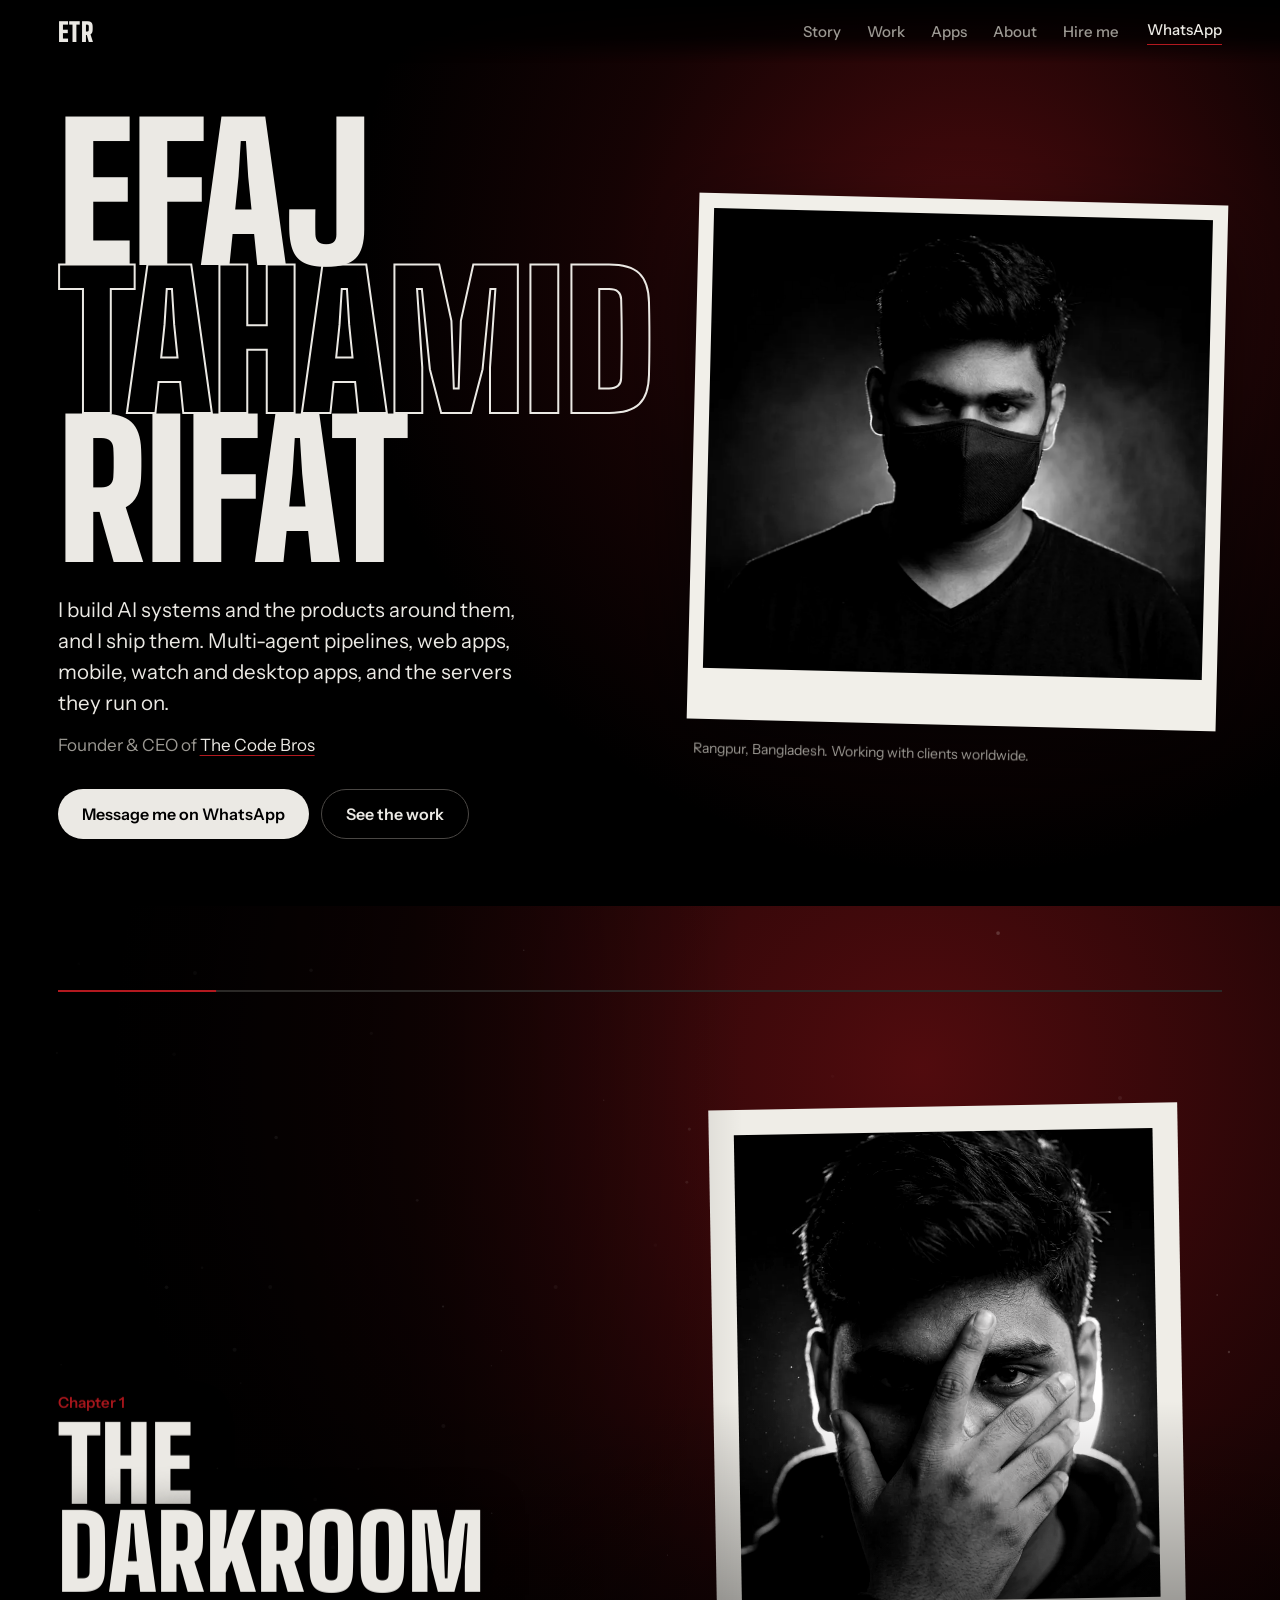
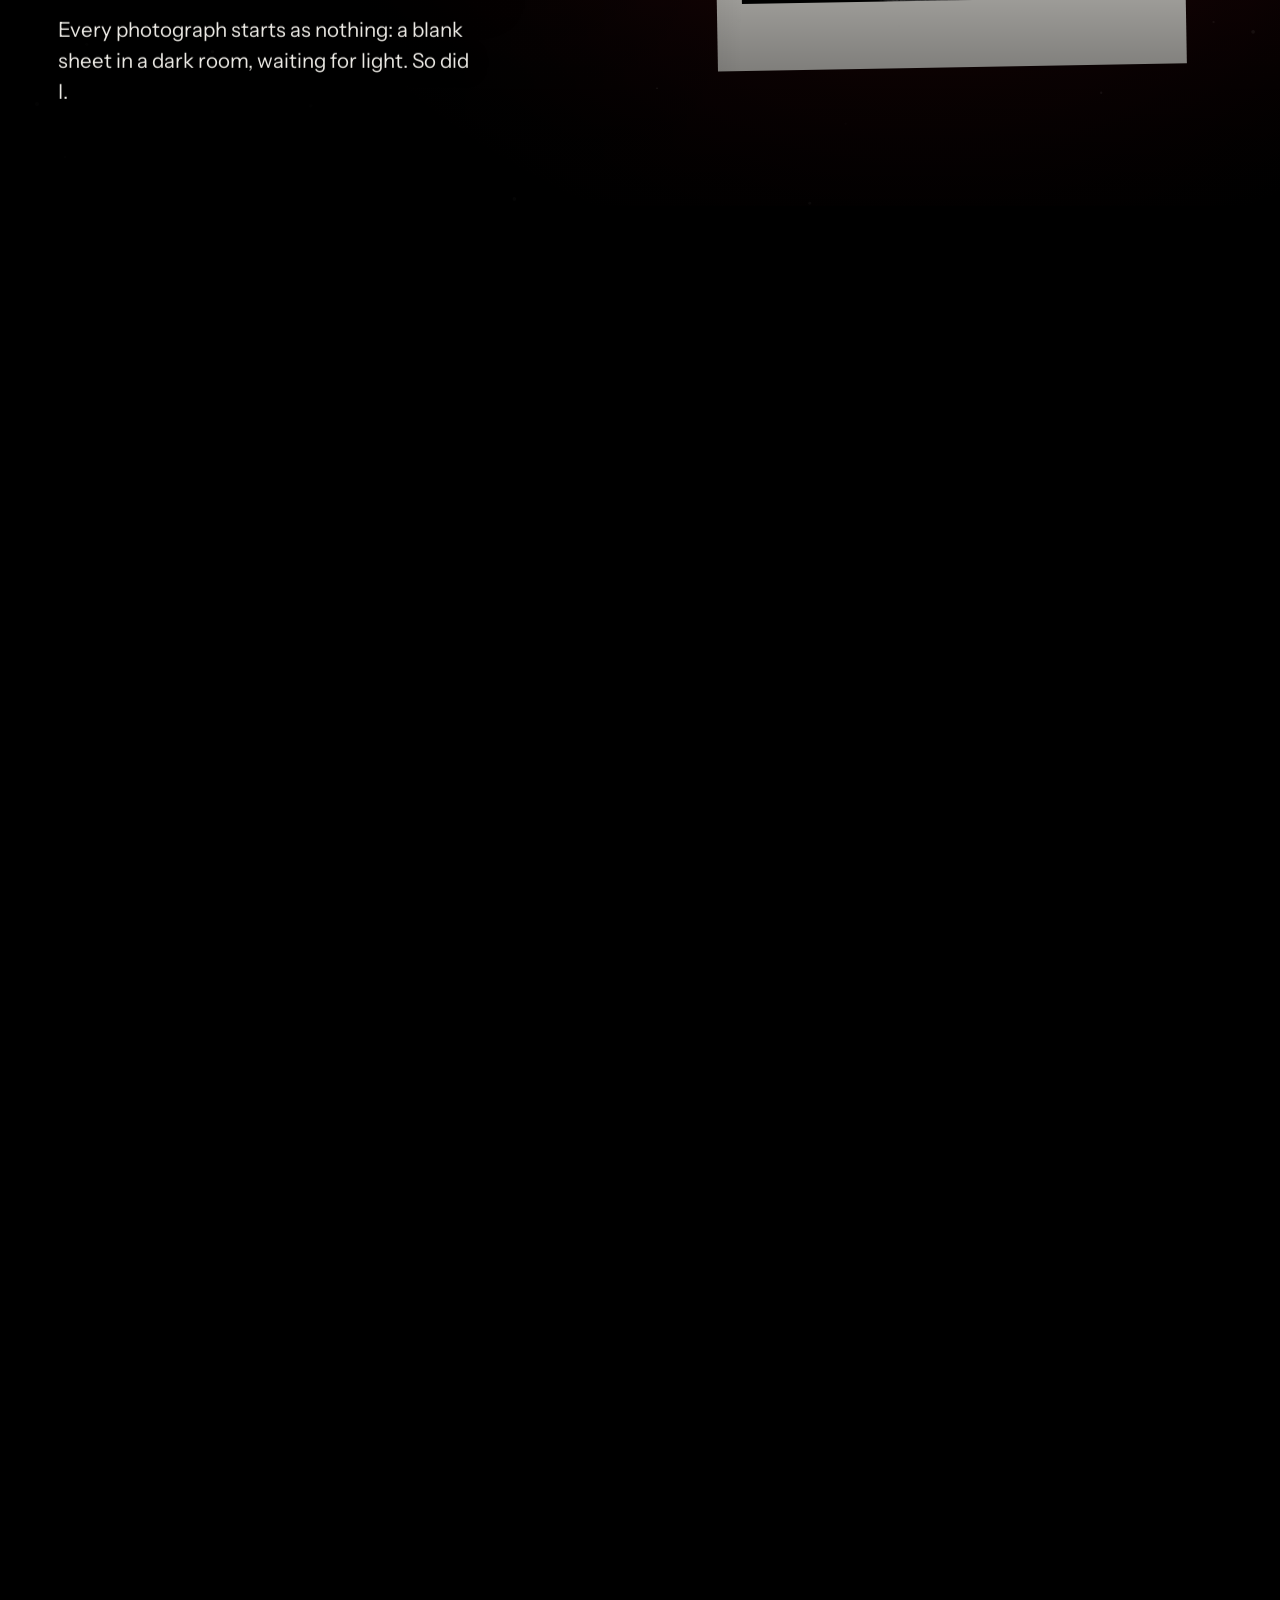
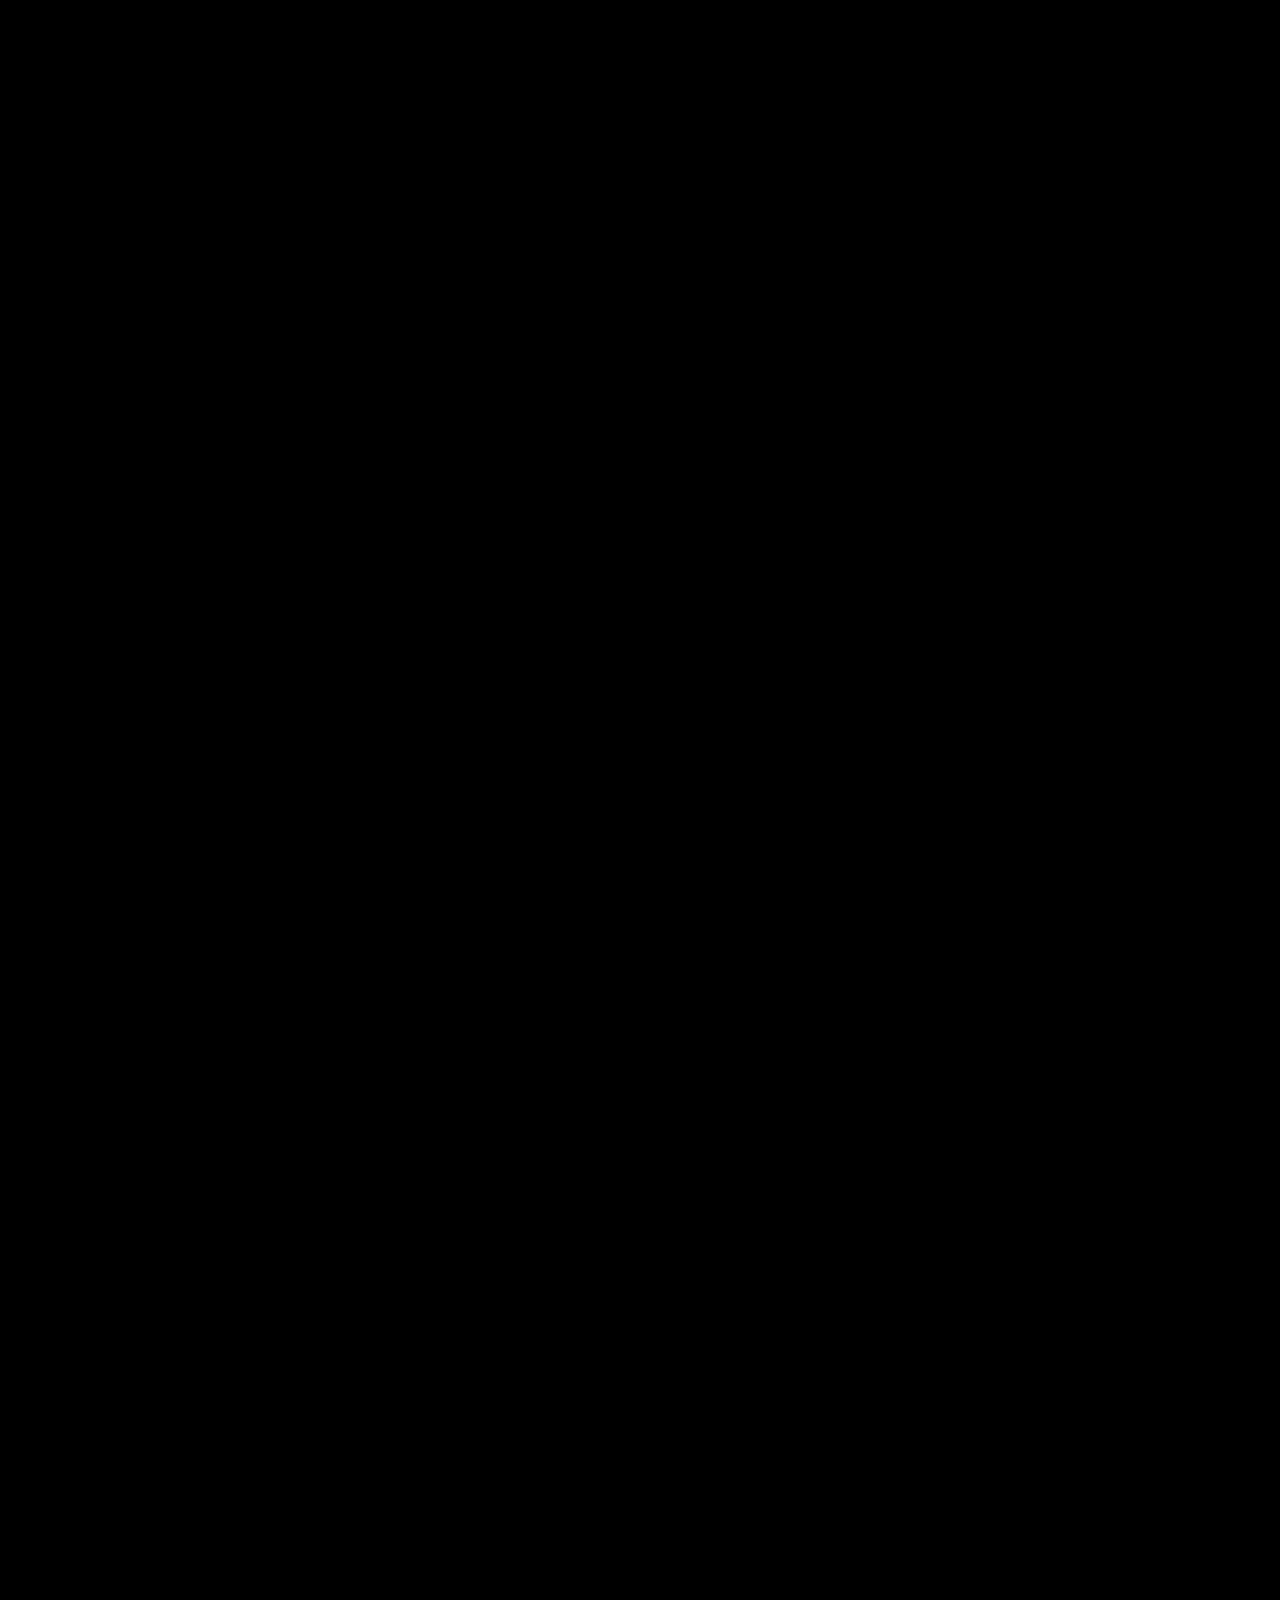
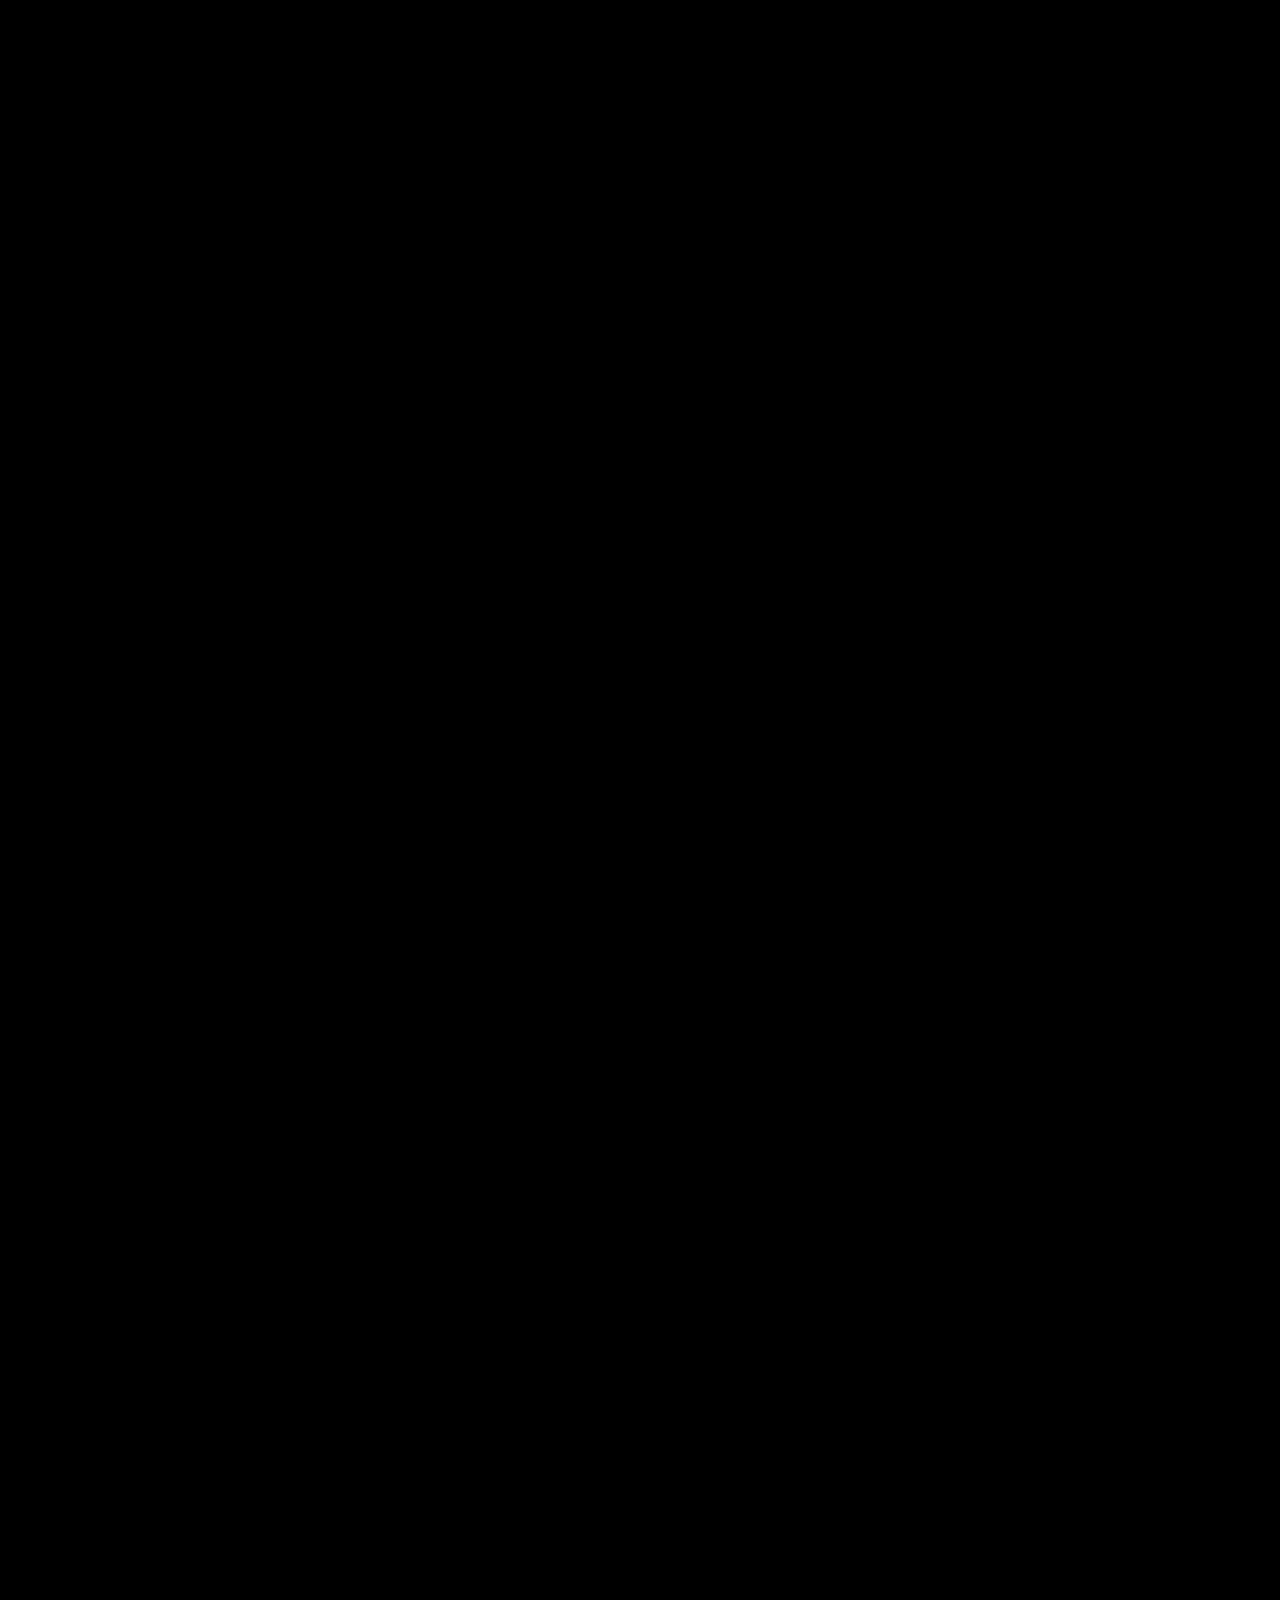
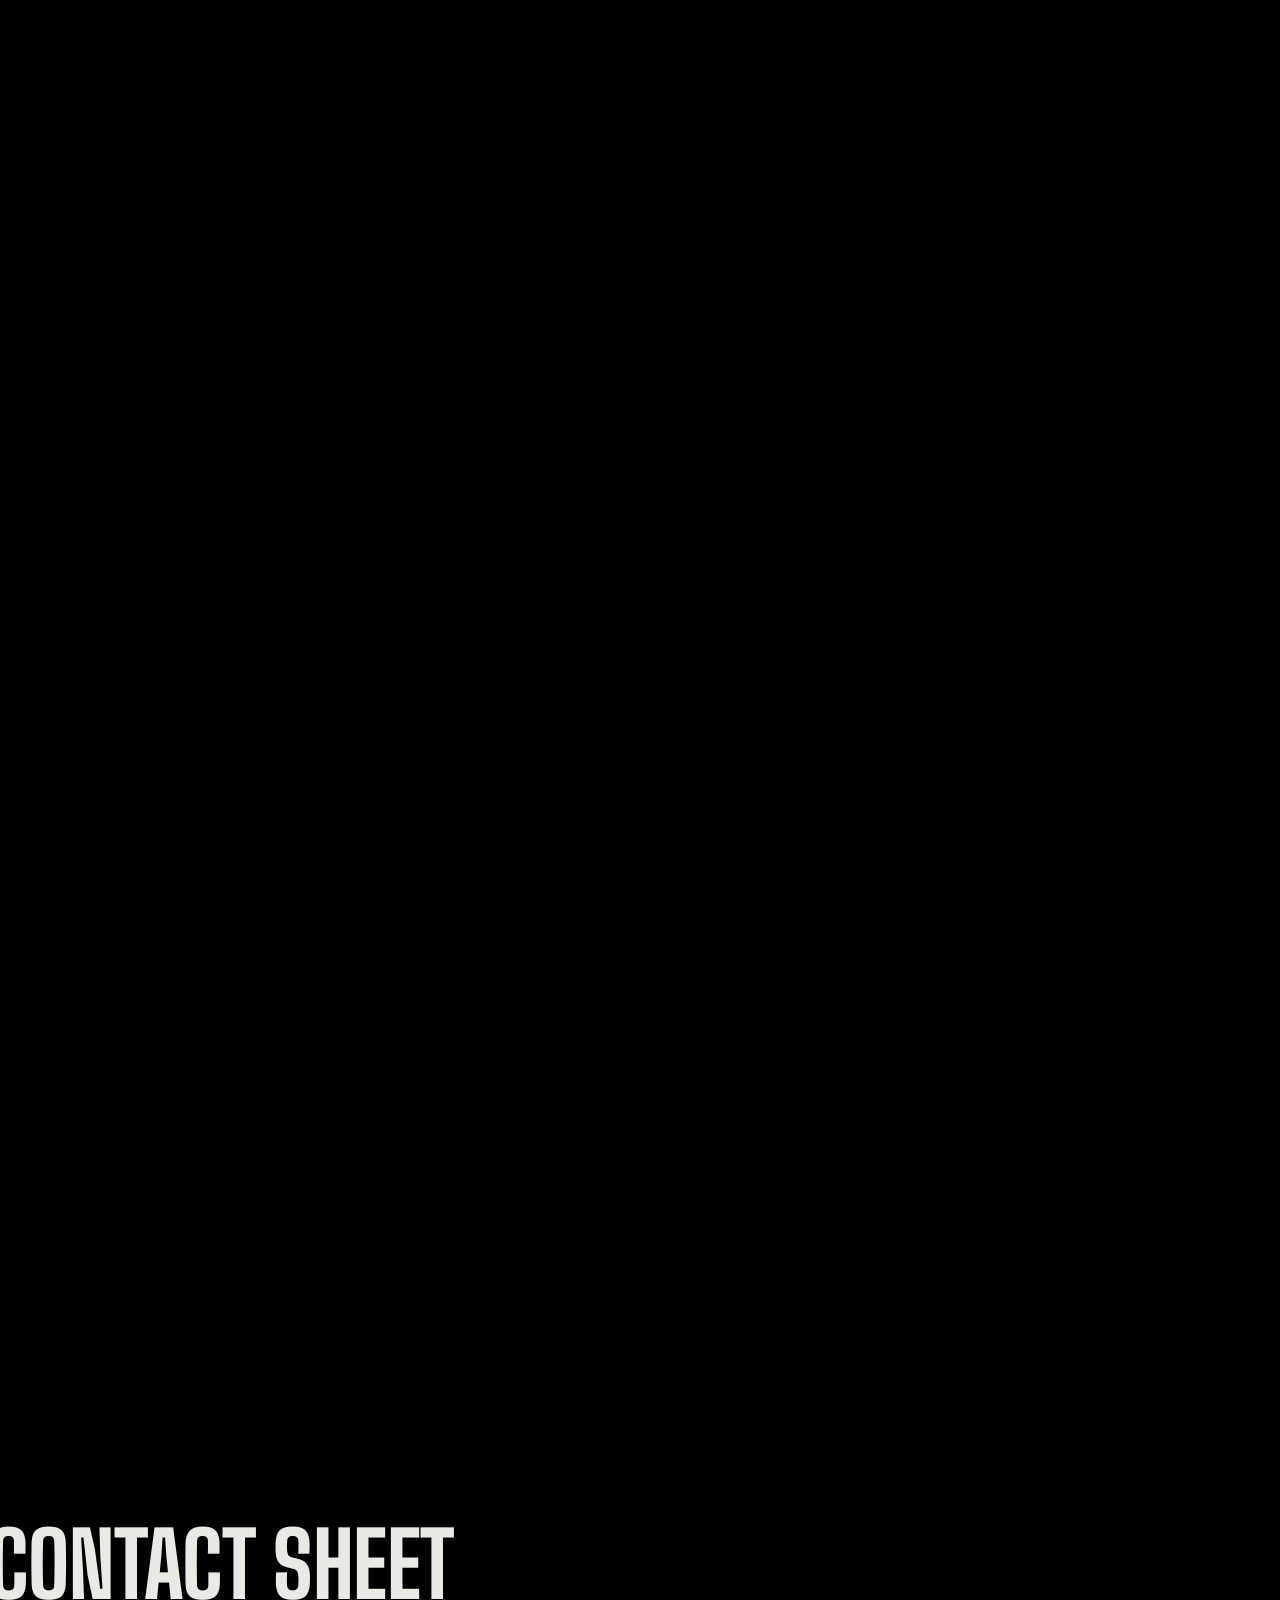
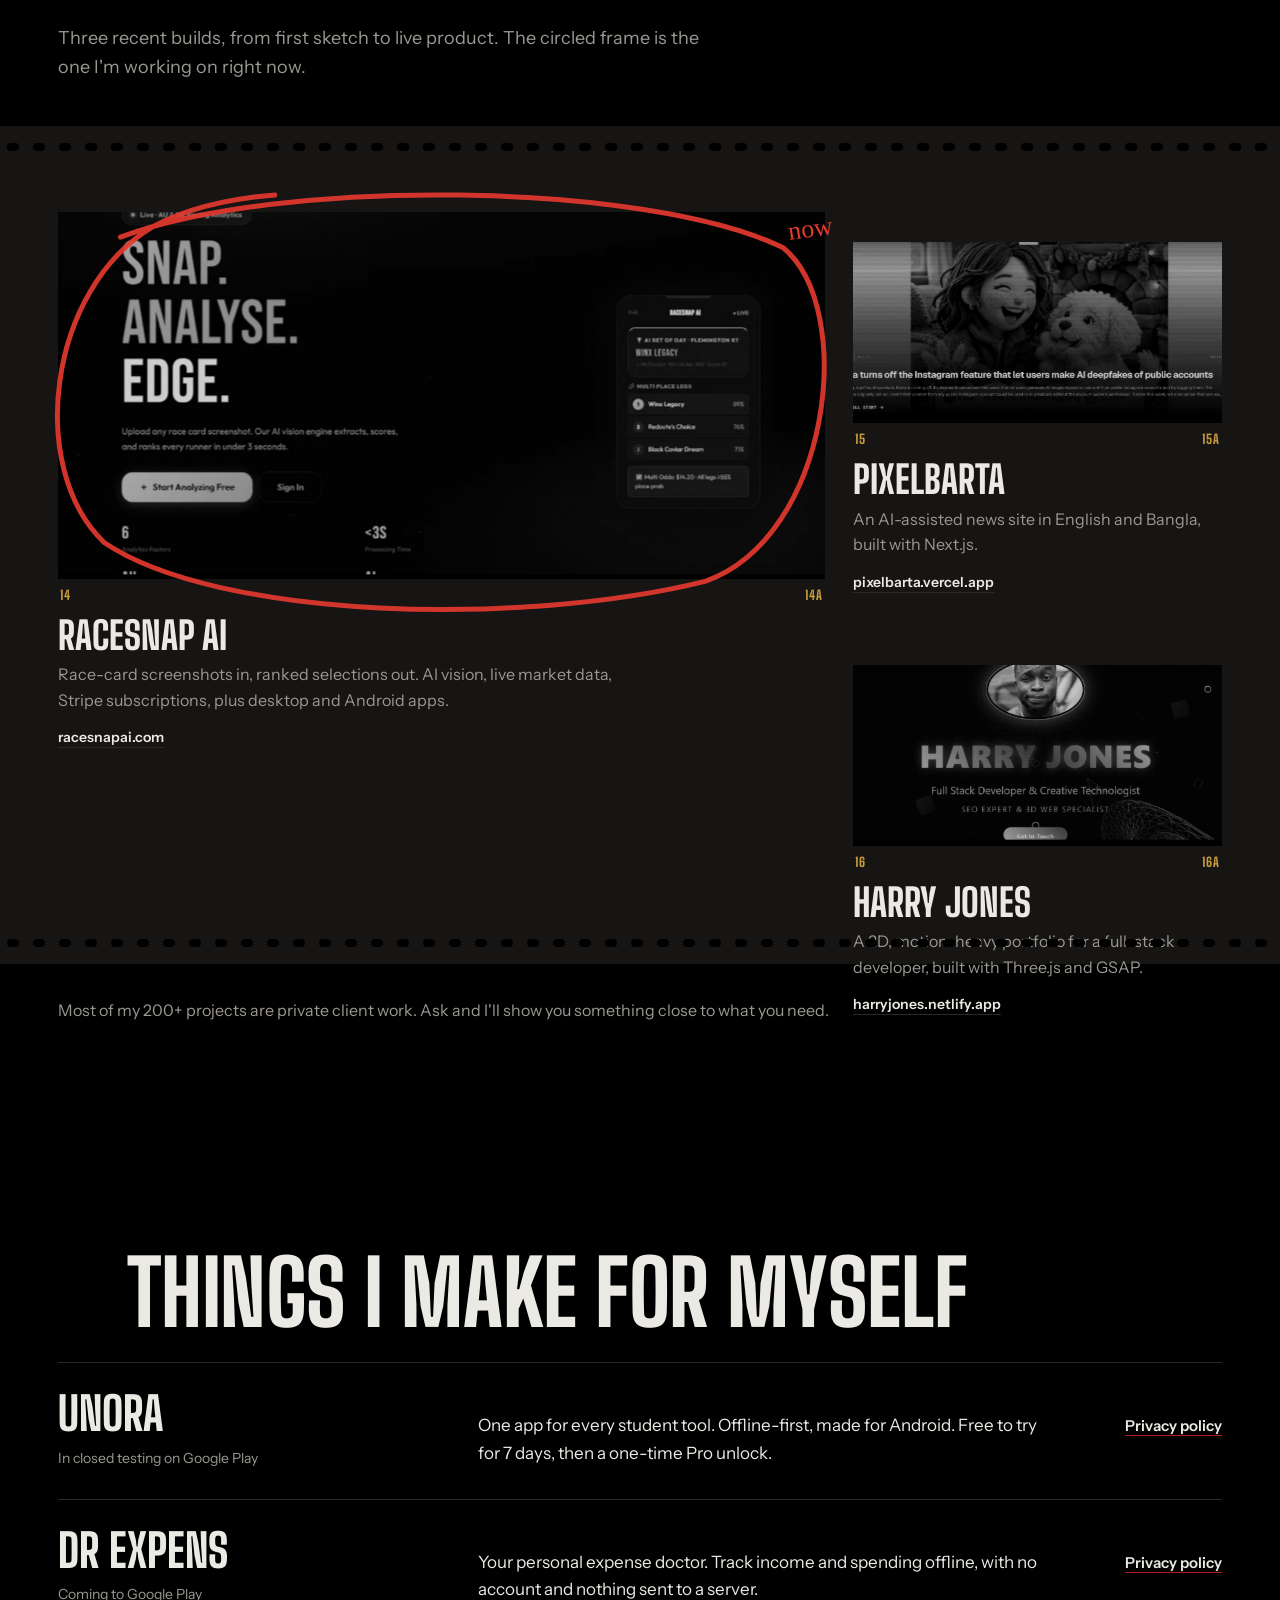
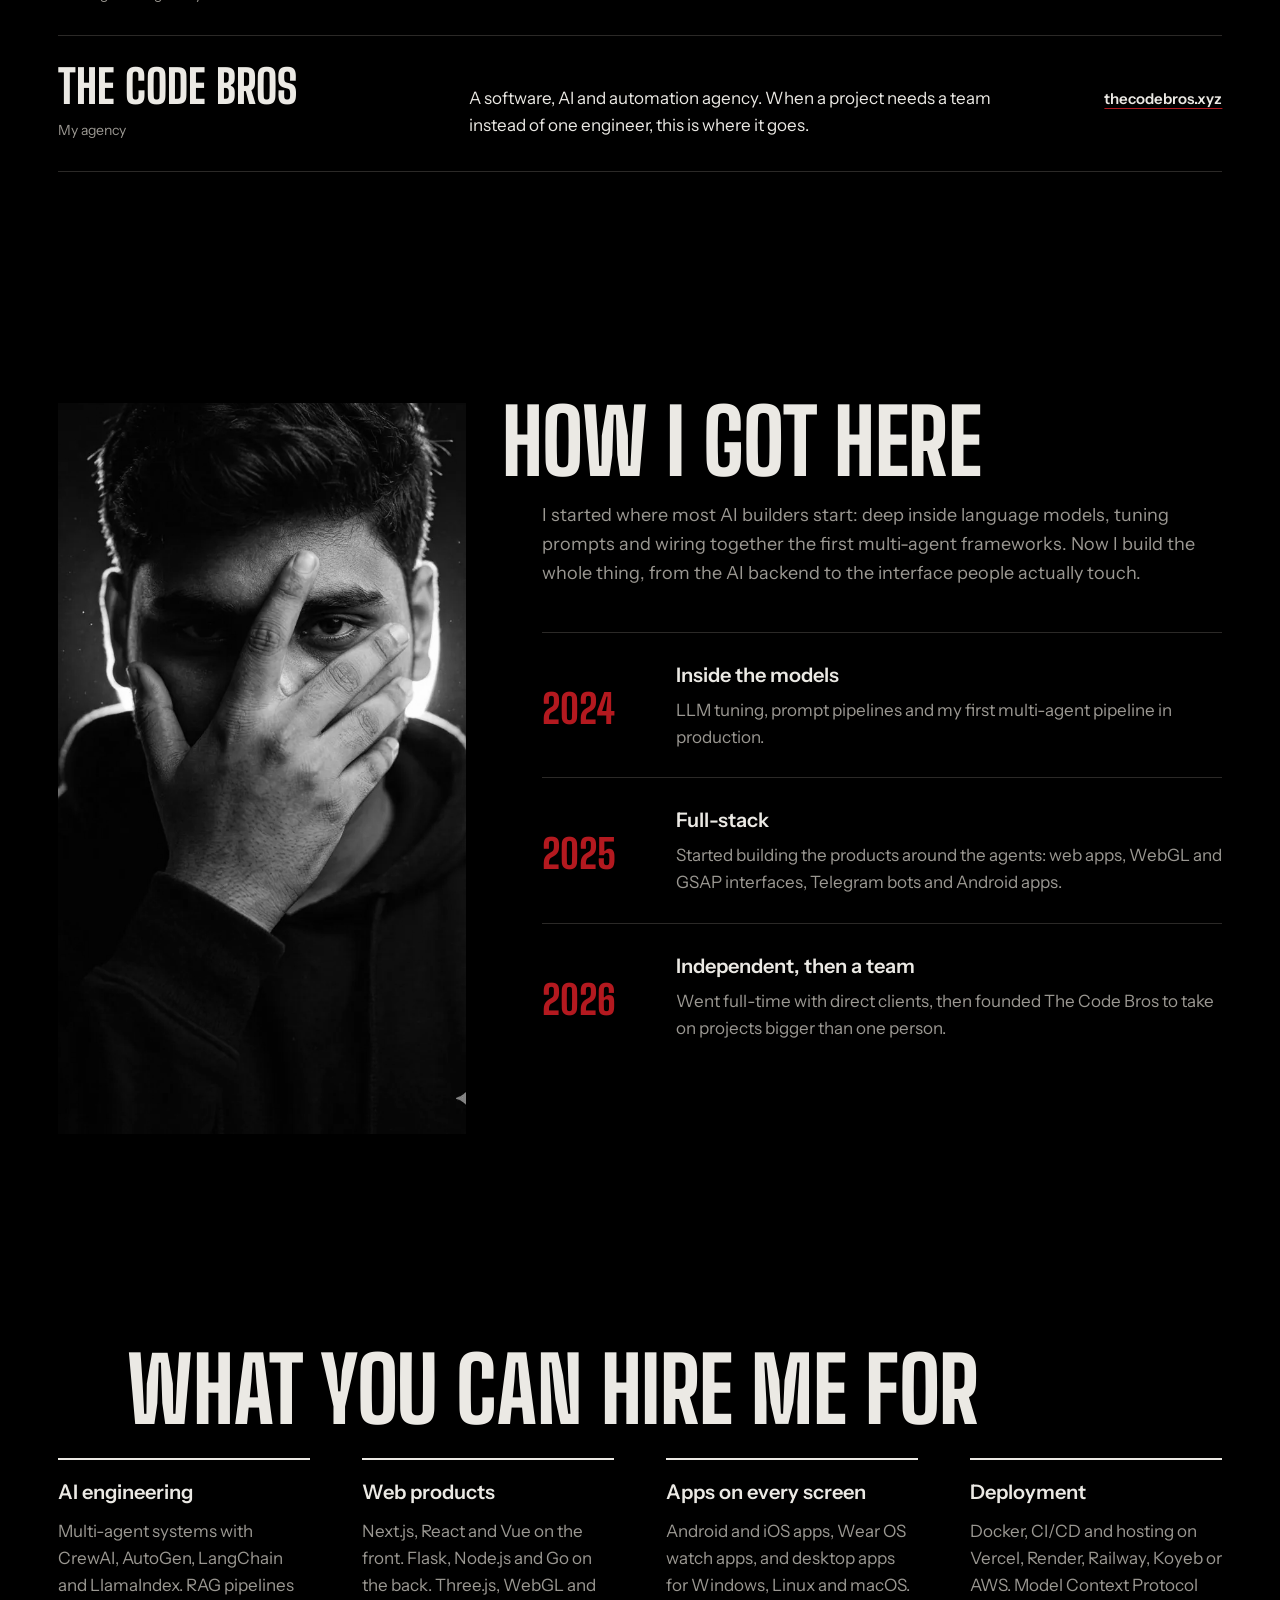
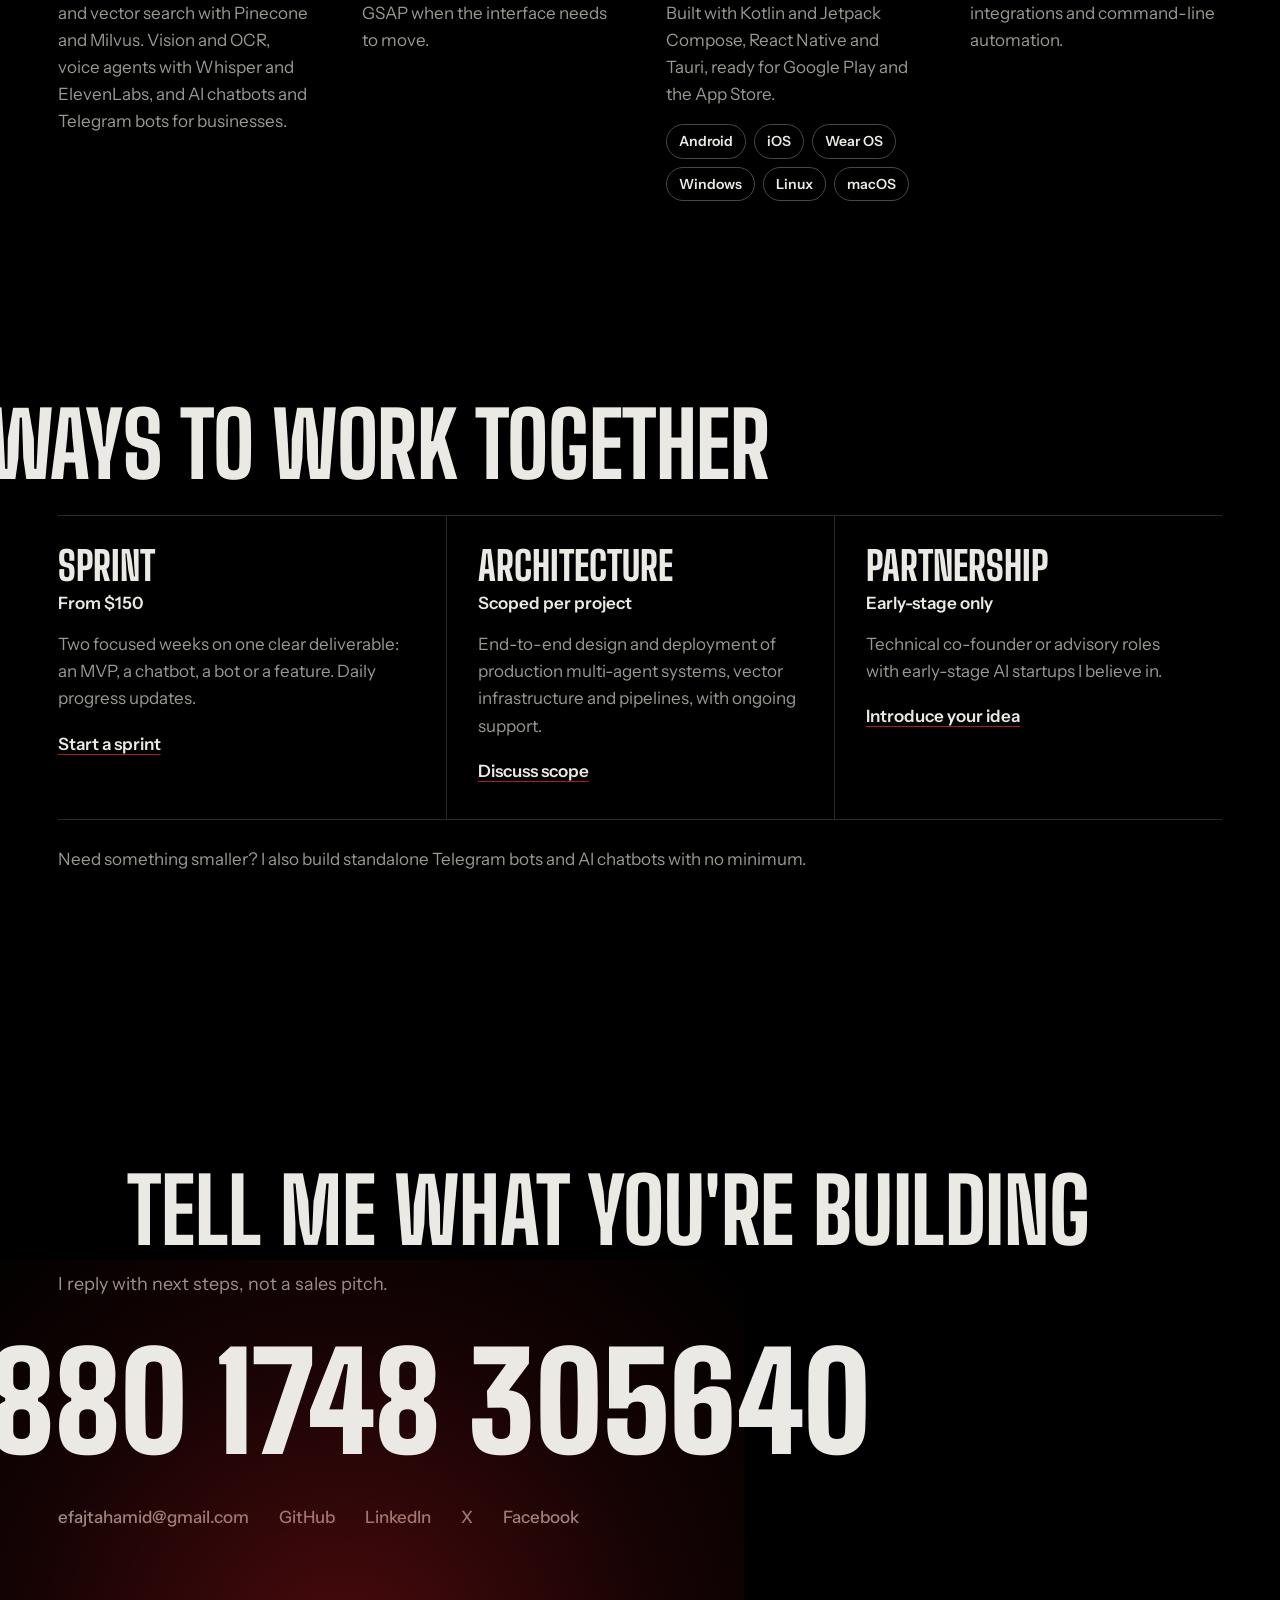
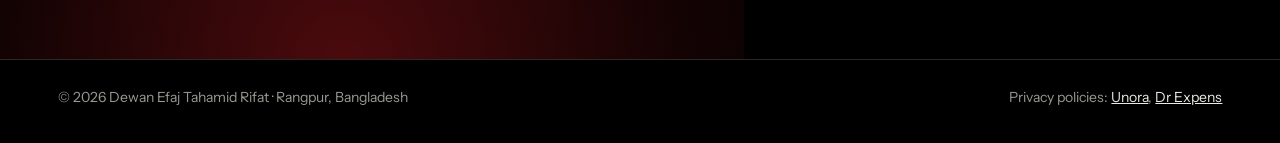
==== commit 98587a13: "Portfolio redesign: darkroom theme, story chapters, parallax" ====
--- a/index.html
+++ b/index.html
@@ -1,855 +1,290 @@
-<!DOCTYPE html>
+<!doctype html>
 <html lang="en">
 <head>
-<meta charset="UTF-8">
-<meta name="viewport" content="width=device-width, initial-scale=1.0">
-<title>Dewan Efaj Tahamid Rifat — AI Architect &amp; Full-Stack AI Engineer</title>
-<meta name="description" content="Efaj Tahamid Rifat — AI Architect and Full-Stack AI Engineer. Independent specialist in multi-agent systems, vector infrastructure, and full-stack AI products.">
-<link rel="preconnect" href="https://fonts.googleapis.com">
-<link rel="preconnect" href="https://fonts.gstatic.com" crossorigin>
-<link href="https://fonts.googleapis.com/css2?family=Fraunces:opsz,wght@9..144,400;9..144,500;9..144,600;9..144,700&family=Inter:wght@400;500;600&family=JetBrains+Mono:wght@400;500;600&display=swap" rel="stylesheet">
-<style>
-  :root{
-    --radius:2px;
-    --paper:#f2efe6;
-    --paper-alt:#eae4d3;
-    --card:#f8f6ee;
-    --ink:#1c2331;
-    --ink-soft:#4b5566;
-    --muted:#8b8c7f;
-    --muted-2:#a6a595;
-    --line:rgba(28,35,49,0.14);
-    --line-strong:rgba(28,35,49,0.30);
-    --red:#c8402a;
-    --red-dim:rgba(200,64,42,0.10);
-    --blue:#2f6f8f;
-    --blue-dim:rgba(47,111,143,0.10);
-    --font-display:'Fraunces', serif;
-    --font-body:'Inter', sans-serif;
-    --font-mono:'JetBrains Mono', monospace;
-  }
-  *{margin:0;padding:0;box-sizing:border-box;}
-  html{background:var(--paper);}
-  body{
-    background:
-      repeating-linear-gradient(0deg, transparent, transparent 39px, rgba(28,35,49,0.05) 40px),
-      repeating-linear-gradient(90deg, transparent, transparent 39px, rgba(28,35,49,0.05) 40px),
-      var(--paper);
-    color:var(--ink);
-    font-family:var(--font-body);
-    line-height:1.6;
-    overflow-x:clip;
-    -webkit-font-smoothing:antialiased;
-    cursor:none;
-  }
-  @media (hover:none), (max-width:768px){ body{ cursor:auto; } }
-  ::selection{background:var(--red);color:#fff;}
-  a{color:inherit;text-decoration:none;}
-  img{display:block;max-width:100%;}
-  .wrap{max-width:1240px;margin:0 auto;padding:0 40px;position:relative;}
-  @media(max-width:720px){.wrap{padding:0 22px;}}
-  ::-webkit-scrollbar{width:10px;}
-  ::-webkit-scrollbar-track{background:var(--paper);}
-  ::-webkit-scrollbar-thumb{background:var(--line-strong);border-radius:6px;}
-  @media (prefers-reduced-motion: reduce){
-    *{animation-duration:0.01ms !important; animation-iteration-count:1 !important; transition-duration:0.01ms !important;}
-  }
-
-    /* ---------- cursor (invert-blend dot + ring) ---------- */
-  .cursor{
-    position:fixed;top:0;left:0;width:9px;height:9px;border-radius:50%;
-    background:#fff;mix-blend-mode:difference;
-    pointer-events:none;z-index:9999;transform:translate(-50%,-50%);will-change:transform;
-  }
-  .cursor-follower{
-    position:fixed;top:0;left:0;width:34px;height:34px;border-radius:50%;
-    border:1.5px solid #fff;mix-blend-mode:difference;
-    pointer-events:none;z-index:9998;transform:translate(-50%,-50%);
-    will-change:transform;opacity:0;transition:width 0.3s ease, height 0.3s ease;
-  }
-  @media (hover:hover) and (min-width:769px){ .cursor-follower{opacity:1;} }
-
-  /* ---------- registration crosshairs ---------- */
-  .reg-mark{position:absolute;width:18px;height:18px;pointer-events:none;opacity:0.55;z-index:3;}
-  .reg-mark::before, .reg-mark::after{content:"";position:absolute;background:var(--ink-soft);}
-  .reg-mark::before{left:50%;top:0;width:1px;height:100%;transform:translateX(-50%);}
-  .reg-mark::after{top:50%;left:0;height:1px;width:100%;transform:translateY(-50%);}
-  .reg-tl{top:18px;left:18px;} .reg-tr{top:18px;right:18px;} .reg-bl{bottom:18px;left:18px;} .reg-br{bottom:18px;right:18px;}
-
-  /* ---------- preloader ---------- */
-  .loader{position:fixed;inset:0;z-index:200;display:flex;flex-direction:column;align-items:center;justify-content:center;gap:16px;background:var(--paper);}
-  .loader-mark{width:40px;height:40px;}
-  .loader-brand{font-family:var(--font-mono);font-size:12.5px;letter-spacing:0.2em;color:var(--ink);text-transform:uppercase;}
-  .loader-sub{font-family:var(--font-mono);font-size:10.5px;color:var(--muted);letter-spacing:0.1em;}
-  .loader-bar{width:220px;height:1px;background:var(--line);position:relative;overflow:hidden;margin-top:6px;}
-  .loader-bar i{position:absolute;left:0;top:0;bottom:0;width:0%;background:var(--red);}
-  .loader-pct{font-family:var(--font-mono);font-size:11px;color:var(--red);}
-  .loader-pct::after{content:"%";}
-
-  /* ---------- utility type ---------- */
-  .eyebrow{font-family:var(--font-mono);font-size:11.5px;letter-spacing:0.16em;text-transform:uppercase;color:var(--red);display:flex;align-items:center;gap:9px;}
-  .eyebrow::before{content:"";width:14px;height:1px;background:var(--red);display:inline-block;}
-  .section-title{font-family:var(--font-display);font-weight:600;font-size:clamp(28px,4vw,46px);letter-spacing:-0.01em;margin-top:14px;max-width:740px;}
-  .section-sub{color:var(--ink-soft);max-width:520px;margin-top:16px;font-size:15.5px;}
-  .section-pad{padding:110px 0;position:relative;}
-  @media(max-width:720px){.section-pad{padding:74px 0;}}
-  a:focus-visible, button:focus-visible{outline:2px solid var(--red);outline-offset:3px;border-radius:2px;}
-
-  /* ---------- stamp badge ---------- */
-  .stamp{
-    width:96px;height:96px;border:1.5px solid var(--red);border-radius:50%;
-    display:flex;align-items:center;justify-content:center;text-align:center;
-    font-family:var(--font-mono);font-size:9px;color:var(--red);letter-spacing:0.06em;
-    text-transform:uppercase;line-height:1.5;padding:8px;
-    animation:spin-slow 26s linear infinite;
-    flex-shrink:0;
-  }
-  @keyframes spin-slow{from{transform:rotate(0deg);}to{transform:rotate(360deg);}}
-
-  /* ---------- header ---------- */
-  header{position:fixed;top:0;left:0;right:0;z-index:60;padding:22px 0;transition:background 0.4s ease, border-color 0.4s ease, padding 0.4s ease;border-bottom:1px solid transparent;}
-  header.scrolled{background:rgba(242,239,230,0.86);backdrop-filter:blur(12px);-webkit-backdrop-filter:blur(12px);border-bottom:1px solid var(--line);padding:15px 0;}
-  nav{display:flex;align-items:center;justify-content:space-between;}
-  .brand{display:flex;align-items:center;gap:10px;font-family:var(--font-mono);font-size:13.5px;letter-spacing:0.04em;}
-  .brand-mark{width:24px;height:24px;flex-shrink:0;}
-  .brand-mark svg{width:100%;height:100%;}
-  .brand-name{color:var(--ink);}
-  .brand-name b{color:var(--red);font-weight:600;}
-  .brand-sub{color:var(--muted);font-size:10.5px;display:block;margin-top:1px;letter-spacing:0.08em;}
-
-  .burger{position:relative;z-index:70;width:44px;height:44px;display:flex;flex-direction:column;align-items:center;justify-content:center;gap:6px;cursor:pointer;background:none;border:none;}
-  .burger span{width:24px;height:1.5px;background:var(--ink);transform-origin:center;display:block;}
-
-  .nav-panel{
-    position:fixed;top:0;right:0;height:100%;width:100%;max-width:440px;z-index:65;
-    background:var(--card);border-left:1px solid var(--line);
-    padding:7rem 3rem 3rem;display:flex;flex-direction:column;justify-content:space-between;
-  }
-  .nav-links{display:flex;flex-direction:column;gap:0.3rem;}
-  .nav-links a{font-family:var(--font-display);font-size:2.3rem;font-weight:600;transition:color 0.2s;}
-  .nav-links a:hover{color:var(--red);}
-  .nav-contact{display:flex;flex-direction:column;gap:1.4rem;font-size:0.9rem;color:var(--ink-soft);font-family:var(--font-mono);}
-  .nav-socials{display:flex;gap:1rem;flex-wrap:wrap;}
-  .nav-socials a{text-transform:uppercase;font-size:0.78rem;letter-spacing:0.05em;}
-  .nav-socials a:hover{color:var(--red);}
-
-  /* ---------- hero ---------- */
-  .hero{position:relative;min-height:100vh;display:flex;flex-direction:column;justify-content:center;overflow:hidden;padding-top:120px;padding-bottom:60px;}
-  #blueprintnet{position:absolute;inset:0;z-index:0;opacity:0.9;}
-  .hero-inner{position:relative;z-index:2;}
-  .hero-topline{display:flex;align-items:flex-start;justify-content:space-between;gap:20px;margin-bottom:26px;flex-wrap:wrap;}
-  .hero h1{font-family:var(--font-display);font-weight:600;font-size:clamp(36px,6.2vw,80px);line-height:1.04;letter-spacing:-0.015em;max-width:920px;}
-  .hero h1 em{font-style:italic;color:var(--red);}
-  .hero-sub{margin-top:26px;max-width:540px;font-size:16.5px;color:var(--ink-soft);opacity:0;}
-  .hero-sub b{color:var(--ink);font-weight:600;}
-  .hero-actions{display:flex;align-items:center;gap:22px;margin-top:42px;flex-wrap:wrap;}
-  .btn-primary{
-    font-family:var(--font-mono);font-size:13px;font-weight:600;letter-spacing:0.02em;
-    background:var(--red);color:#fdfbf5;padding:15px 26px;border-radius:var(--radius);
-    display:inline-flex;align-items:center;gap:10px;
-    transition:transform 0.25s ease, box-shadow 0.25s ease, background 0.25s ease;
-  }
-  .btn-primary:hover{transform:translateY(-2px);background:#a8331f;box-shadow:0 10px 26px -10px rgba(200,64,42,0.55);}
-  .btn-ghost{
-    font-family:var(--font-mono);font-size:13px;color:var(--ink);padding:15px 4px;
-    border-bottom:1px solid var(--line-strong);display:inline-flex;align-items:center;gap:8px;
-    transition:border-color 0.25s ease, color 0.25s ease, gap 0.25s ease;
-  }
-  .btn-ghost:hover{border-color:var(--blue);color:var(--blue);gap:12px;}
-  .hero-status{margin-top:60px;font-family:var(--font-mono);font-size:12.5px;color:var(--muted);display:flex;align-items:center;gap:12px;opacity:0;}
-  .status-dot{width:6px;height:6px;background:var(--red);animation:pulse-dot 2.2s infinite;}
-  @keyframes pulse-dot{0%{opacity:1;}50%{opacity:0.25;}100%{opacity:1;}}
-  #typewrite{color:var(--blue);}
-  .hero-stats{position:relative;z-index:2;margin-top:80px;display:grid;grid-template-columns:repeat(4,1fr);border-top:1px solid var(--line-strong);}
-  .hero-stats .stat{padding:22px 24px 0;border-left:1px solid var(--line);opacity:0;}
-  .hero-stats .stat:first-child{border-left:none;padding-left:0;}
-  .stat-num{font-family:var(--font-display);font-size:clamp(22px,2.6vw,32px);font-weight:600;color:var(--ink);}
-  .stat-label{font-family:var(--font-mono);font-size:10.8px;color:var(--muted);letter-spacing:0.04em;margin-top:6px;text-transform:uppercase;}
-  @media(max-width:720px){.hero-stats{grid-template-columns:repeat(2,1fr);row-gap:24px;}.hero-stats .stat:nth-child(3){border-left:none;padding-left:0;}}
-  .scroll-cue{position:absolute;bottom:30px;left:40px;z-index:2;font-family:var(--font-mono);font-size:10.5px;color:var(--muted);display:flex;align-items:center;gap:10px;letter-spacing:0.1em;}
-  .scroll-cue .line{width:1px;height:30px;background:linear-gradient(var(--muted),transparent);animation:scrolldown 1.8s infinite;}
-  @keyframes scrolldown{0%{opacity:0.2;}50%{opacity:1;}100%{opacity:0.2;}}
-  @media(max-width:720px){.scroll-cue{display:none;} .stamp{width:74px;height:74px;font-size:8px;}}
-
-  /* ---------- marquee ---------- */
-  .marquee-belt{overflow:hidden;white-space:nowrap;border-top:1px solid var(--line-strong);border-bottom:1px solid var(--line-strong);background:var(--paper-alt);padding:16px 0;}
-  .marquee-row{display:flex;}
-  .marquee-item{display:flex;align-items:center;gap:16px;padding:0 22px;font-family:var(--font-mono);font-size:13px;color:var(--ink-soft);text-transform:uppercase;white-space:nowrap;font-weight:500;}
-  .marquee-item .dot{width:5px;height:5px;background:var(--red);flex:none;border-radius:50%;}
-
-  /* ---------- about / journey ---------- */
-  .about-grid{display:grid;grid-template-columns:0.85fr 1.15fr;gap:80px;margin-top:60px;}
-  @media(max-width:900px){.about-grid{grid-template-columns:1fr;gap:50px;}}
-  .about-copy p{color:var(--ink-soft);margin-top:18px;font-size:15px;max-width:440px;}
-  .about-copy p b{color:var(--ink);font-weight:600;}
-  .about-photo{position:relative;width:100%;aspect-ratio:3/4;max-width:320px;overflow:hidden;border:1.5px solid var(--ink);}
-  .about-photo img{width:100%;height:100%;object-fit:cover;filter:grayscale(0.55) sepia(0.12) contrast(1.05);}
-  .about-photo .tag{position:absolute;bottom:0;left:0;right:0;font-family:var(--font-mono);font-size:10.5px;background:var(--ink);color:var(--paper);padding:8px 10px;letter-spacing:0.05em;}
-  .about-photo .corner{position:absolute;width:12px;height:12px;border-color:var(--red);}
-  .about-photo .corner.tl{top:6px;left:6px;border-top:1.5px solid var(--red);border-left:1.5px solid var(--red);}
-  .about-photo .corner.tr{top:6px;right:6px;border-top:1.5px solid var(--red);border-right:1.5px solid var(--red);}
-
-  .timeline{margin-top:10px;position:relative;padding-left:26px;border-left:1px dashed var(--line-strong);}
-  .tl-item{padding:24px 0;position:relative;}
-  .tl-item::before{content:"";position:absolute;left:-31px;top:30px;width:9px;height:9px;border-radius:50%;background:var(--card);border:1.5px solid var(--red);}
-  .tl-rev{font-family:var(--font-mono);font-size:11px;color:var(--red);letter-spacing:0.06em;text-transform:uppercase;}
-  .tl-year{font-family:var(--font-mono);font-size:13px;color:var(--muted);margin-left:8px;}
-  .tl-title{font-family:var(--font-display);font-size:19px;font-weight:600;margin-top:6px;}
-  .tl-desc{color:var(--ink-soft);font-size:14.5px;margin-top:8px;max-width:460px;}
-
-  /* ---------- services: sticky stack spec cards ---------- */
-  .services{padding:8rem 0 2rem;}
-  .stack-card{
-    position:sticky;background:var(--card);border:1px solid var(--line-strong);padding:2.4rem 2rem;margin-bottom:1.4rem;
-    display:flex;gap:2rem;justify-content:space-between;flex-wrap:wrap;
-  }
-  .stack-card::before, .stack-card::after{content:"";position:absolute;width:10px;height:10px;border-color:var(--muted-2);top:8px;}
-  .stack-card::before{left:8px;border-top:1px solid var(--muted-2);border-left:1px solid var(--muted-2);}
-  .stack-card::after{right:8px;border-top:1px solid var(--muted-2);border-right:1px solid var(--muted-2);}
-  .stack-card .index{font-family:var(--font-mono);font-size:11px;color:var(--red);flex:none;width:6rem;letter-spacing:0.05em;text-transform:uppercase;}
-  .stack-card .index span{display:block;color:var(--muted);font-size:9.5px;margin-top:4px;}
-  .stack-card .title{font-family:var(--font-display);font-size:clamp(1.5rem,3vw,2rem);font-weight:600;flex:1 1 220px;}
-  .stack-card .desc{flex:1 1 380px;}
-  .stack-card .desc ul{list-style:none;}
-  .stack-card .desc li{color:var(--ink-soft);font-size:13.6px;padding:7px 0;border-top:1px dashed var(--line);display:flex;gap:9px;}
-  .stack-card .desc li:first-child{border-top:none;}
-  .stack-card .desc li::before{content:"→";color:var(--blue);flex-shrink:0;}
-  @media(max-width:768px){.stack-card{flex-direction:column;gap:0.8rem;}}
-
-  /* ---------- work: magnetic cursor preview list ---------- */
-  .work{padding:4rem 0 6rem;}
-  .project-list{display:flex;flex-direction:column;margin-top:20px;}
-  .project-row{position:relative;display:flex;align-items:center;justify-content:space-between;gap:1rem;padding:2rem 6px;border-top:1px solid var(--line-strong);cursor:pointer;}
-  .project-list .project-row:last-child{border-bottom:1px solid var(--line-strong);}
-  .project-row .overlay{position:absolute;inset:0;background:var(--red-dim);z-index:-1;clip-path:polygon(0 100%,100% 100%,100% 100%,0 100%);}
-  .project-row .row-left{display:flex;align-items:baseline;gap:18px;}
-  .project-row .row-index{font-family:var(--font-mono);font-size:11.5px;color:var(--muted);}
-  .project-row h3{font-family:var(--font-display);font-size:clamp(1.5rem,3.6vw,2.3rem);font-weight:600;}
-  .project-row .meta{display:flex;gap:8px;flex-wrap:wrap;justify-content:flex-end;flex:none;}
-  .project-row .meta span{font-family:var(--font-mono);font-size:10.5px;color:var(--blue);border:1px solid rgba(47,111,143,0.35);background:var(--blue-dim);padding:5px 10px;border-radius:var(--radius);text-transform:uppercase;}
-
-  .preview-image{position:fixed;top:0;left:0;width:320px;pointer-events:none;z-index:80;opacity:0;overflow:visible;}
-  .preview-image .frame{aspect-ratio:16/9.5;overflow:hidden;border:1.5px solid var(--ink);background:var(--card);position:relative;}
-  .preview-image .frame img{width:100%;height:100%;object-fit:cover;display:block;filter:sepia(0.06) contrast(1.02);}
-  .preview-image .cap{margin-top:6px;font-family:var(--font-mono);font-size:10px;color:var(--red);letter-spacing:0.05em;}
-  .project-row .mobile-preview{display:none;width:100%;aspect-ratio:16/9;object-fit:cover;margin-top:1rem;border:1.5px solid var(--ink);}
-  @media(max-width:768px){
-    .preview-image{display:none;}
-    .project-row .mobile-preview{display:block;}
-    .project-row{flex-direction:column;align-items:flex-start;}
-    .project-row .meta{justify-content:flex-start;}
-  }
-
-  /* ---------- testimonials: annotated notes ---------- */
-  .testi-grid{display:grid;grid-template-columns:repeat(3,1fr);gap:20px;margin-top:60px;}
-  @media(max-width:900px){.testi-grid{grid-template-columns:1fr;}}
-  .testi-card{background:var(--card);border:1px solid var(--line-strong);padding:32px 28px;display:flex;flex-direction:column;justify-content:space-between;min-height:270px;position:relative;}
-  .testi-quote-mark{font-family:var(--font-display);font-size:40px;color:var(--red);line-height:1;font-style:italic;}
-  .testi-text{font-size:14.8px;color:var(--ink);margin-top:8px;max-width:320px;font-family:var(--font-display);font-weight:400;}
-  .testi-person{margin-top:26px;display:flex;align-items:center;gap:12px;padding-top:16px;border-top:1px dashed var(--line-strong);}
-  .testi-avatar{width:34px;height:34px;border-radius:50%;border:1.5px solid var(--red);display:flex;align-items:center;justify-content:center;font-family:var(--font-mono);font-size:11px;font-weight:600;color:var(--red);}
-  .testi-name{font-size:13px;font-weight:600;font-family:var(--font-mono);}
-  .testi-role{font-family:var(--font-mono);font-size:10.8px;color:var(--muted);margin-top:2px;}
-
-  /* ---------- pricing tiers: spec sheet ---------- */
-  .tiers{display:grid;grid-template-columns:repeat(3,1fr);gap:20px;margin-top:60px;}
-  @media(max-width:900px){.tiers{grid-template-columns:1fr;}}
-  .tier{border:1px solid var(--line-strong);padding:32px 26px;display:flex;flex-direction:column;background:var(--card);transition:transform 0.3s ease, box-shadow 0.3s ease;position:relative;}
-  .tier:hover{transform:translateY(-4px);box-shadow:0 20px 30px -20px rgba(28,35,49,0.25);}
-  .tier.featured{border-color:var(--red);}
-  .tier-badge{position:absolute;top:-11px;right:22px;font-family:var(--font-mono);font-size:10px;background:var(--red);color:#fdfbf5;padding:4px 10px;letter-spacing:0.05em;text-transform:uppercase;}
-  .tier-name{font-family:var(--font-display);font-size:19px;font-weight:600;}
-  .tier-price{font-family:var(--font-mono);font-size:26px;color:var(--blue);margin-top:12px;font-weight:600;}
-  .tier-price small{font-size:11px;color:var(--muted);font-weight:400;}
-  .tier-desc{color:var(--ink-soft);font-size:13.5px;margin-top:14px;flex-grow:1;}
-  .tier ul{list-style:none;margin-top:18px;}
-  .tier li{font-size:13px;color:var(--ink-soft);padding:8px 0;border-top:1px dashed var(--line-strong);display:flex;gap:9px;}
-  .tier li:first-child{border-top:none;}
-  .tier li::before{content:"Δ";color:var(--red);font-size:10.5px;flex-shrink:0;}
-  .tier-cta{margin-top:24px;text-align:center;font-family:var(--font-mono);font-size:12.5px;font-weight:600;padding:12px;border:1px solid var(--ink);transition:background 0.25s ease, color 0.25s ease;}
-  .tier-cta:hover{background:var(--ink);color:var(--paper);}
-  .tiers-note{margin-top:32px;font-family:var(--font-mono);font-size:12.5px;color:var(--ink-soft);border-left:2px solid var(--blue);padding-left:16px;}
-  .tiers-note b{color:var(--blue);}
-
-  /* ---------- footer ---------- */
-  footer{padding:7rem 0 3rem;position:relative;}
-  .footer-top{display:flex;justify-content:space-between;align-items:flex-start;gap:30px;flex-wrap:wrap;}
-  .footer-cta{font-family:var(--font-display);font-size:clamp(2rem,5.6vw,3.8rem);font-weight:600;letter-spacing:-0.01em;max-width:680px;}
-  .footer-cta em{font-style:italic;color:var(--red);}
-  .footer-bottom{display:flex;justify-content:space-between;align-items:flex-end;margin-top:3rem;flex-wrap:wrap;gap:1.5rem;}
-  .footer-bottom .email{font-family:var(--font-mono);font-size:0.95rem;border-bottom:1px solid var(--line-strong);padding-bottom:3px;}
-  .footer-socials{display:flex;gap:1.4rem;flex-wrap:wrap;}
-  .footer-socials a{font-family:var(--font-mono);font-size:0.8rem;text-transform:uppercase;letter-spacing:0.05em;color:var(--ink-soft);}
-  .footer-socials a:hover{color:var(--red);}
-  .footer-legal{margin-top:56px;padding-top:22px;border-top:1px solid var(--line-strong);display:flex;justify-content:space-between;font-family:var(--font-mono);font-size:11px;color:var(--muted);flex-wrap:wrap;gap:10px;}
-</style>
+<meta charset="utf-8">
+<meta name="viewport" content="width=device-width, initial-scale=1">
+<title>Efaj Tahamid Rifat — AI architect &amp; full-stack engineer</title>
+<meta name="description" content="Dewan Efaj Tahamid Rifat builds AI systems and the products around them — multi-agent pipelines, web apps, and Android, iOS, Wear OS and desktop apps. Founder of The Code Bros, based in Rangpur, Bangladesh.">
+<meta name="theme-color" content="#000000">
+<meta property="og:type" content="website">
+<meta property="og:title" content="Efaj Tahamid Rifat — AI architect & full-stack engineer">
+<meta property="og:description" content="I build AI systems and the products around them, and I ship them. Founder of The Code Bros.">
+<meta property="og:image" content="https://efajtahamid.monster/assets/img/og.jpg">
+<meta property="og:url" content="https://efajtahamid.monster/">
+<meta name="twitter:card" content="summary_large_image">
+<link rel="canonical" href="https://efajtahamid.monster/">
+<link rel="icon" type="image/svg+xml" href="assets/img/favicon.svg">
+<link rel="preload" href="assets/fonts/big-shoulders-display-latin-900-normal.woff2" as="font" type="font/woff2" crossorigin>
+<link rel="preload" href="assets/img/profile_main.webp" as="image">
+<link rel="stylesheet" href="assets/css/portfolio.css">
+<script>document.documentElement.classList.add("js")</script>
+<script type="application/ld+json">
+{"@context":"https://schema.org","@type":"Person","name":"Dewan Efaj Tahamid Rifat","alternateName":["Efaj Tahamid Rifat","Efaj"],
+ "jobTitle":"AI Architect & Full-Stack Engineer","url":"https://efajtahamid.monster/","image":"https://efajtahamid.monster/assets/img/profile_main.webp",
+ "worksFor":{"@type":"Organization","name":"The Code Bros","url":"https://thecodebros.xyz"},
+ "address":{"@type":"PostalAddress","addressLocality":"Rangpur","addressCountry":"BD"},
+ "sameAs":["https://github.com/EfajTahamidRifat","https://www.linkedin.com/in/efaj-tahamid-rifat-b0b28533b/","https://x.com/et_rifat","https://web.facebook.com/Efajtahamid/"]}
+</script>
 </head>
 <body>
-
-<div class="loader">
-  <span class="loader-mark">
-    <svg viewBox="0 0 100 100" fill="none" xmlns="http://www.w3.org/2000/svg"><polygon points="50,10 90,88 10,88" stroke="#c8402a" stroke-width="7" fill="none"/></svg>
-  </span>
-  <div class="loader-brand" data-scramble>EFAJ TAHAMID RIFAT</div>
-  <div class="loader-sub">CALIBRATING SYSTEM</div>
-  <div class="loader-bar"><i></i></div>
-  <div class="loader-pct">0</div>
-</div>
-
-<div class="cursor" id="cursor"></div>
-<div class="cursor-follower" id="cursorFollower"></div>
-
-<header id="siteHeader">
-  <div class="wrap">
-    <nav>
-      <a href="#top" class="brand" aria-label="Efaj Tahamid Rifat home">
-        <span class="brand-mark"><svg viewBox="0 0 100 100" fill="none" xmlns="http://www.w3.org/2000/svg"><polygon points="50,10 90,88 10,88" stroke="#c8402a" stroke-width="7" fill="none"/></svg></span>
-        <span>
-          <span class="brand-name">EFAJ <b>TAHAMID RIFAT</b></span>
-          <span class="brand-sub">EFAJ TAHAMID RIFAT</span>
-        </span>
-      </a>
-      <button class="burger" aria-label="Open menu" id="burgerBtn">
-        <span></span><span></span>
-      </button>
-    </nav>
-  </div>
+<a class="skip" href="#work">Skip to work</a>
+
+<header class="top">
+  <a class="mark" href="#top" aria-label="Efaj Tahamid Rifat, back to top">ETR</a>
+  <nav aria-label="Sections">
+    <a href="#story">Story</a>
+    <a href="#work">Work</a>
+    <a href="#apps">Apps</a>
+    <a href="#about">About</a>
+    <a href="#hire">Hire me</a>
+  </nav>
+  <a class="top-cta" href="https://wa.me/8801748305640?text=Hi%20Efaj%2C%20I%20saw%20your%20portfolio." target="_blank" rel="noopener">WhatsApp</a>
 </header>
 
-<div class="nav-panel" id="navPanel">
-  <div class="nav-links">
-    <a href="#work" data-cursor="View">Work</a>
-    <a href="#about" data-cursor="Read">Journey</a>
-    <a href="#services" data-cursor="See">Capabilities</a>
-    <a href="#engage" data-cursor="Open">Engagements</a>
-    <a href="#contact" data-cursor="Go">Contact</a>
-  </div>
-  <div class="nav-contact">
-    <div>WhatsApp: +880 1748-305640</div>
-    <div class="nav-socials">
-      <a href="https://wa.me/8801748305640" target="_blank" rel="noopener">WhatsApp</a>
-      <a href="https://web.facebook.com/Efajtahamid/" target="_blank" rel="noopener">Facebook</a>
-      <a href="http://github.com/EfajTahamidRifat" target="_blank" rel="noopener">GitHub</a>
-      <a href="https://www.linkedin.com/in/efaj-tahamid-rifat-b0b28533b/" target="_blank" rel="noopener">LinkedIn</a>
-      <a href="https://x.com/et_rifat" target="_blank" rel="noopener">X</a>
-    </div>
-  </div>
-</div>
-
 <main id="top">
 
-  <section class="hero">
-    <canvas id="blueprintnet"></canvas>
-    <span class="reg-mark reg-tl"></span><span class="reg-mark reg-tr"></span>
-    <span class="reg-mark reg-bl"></span><span class="reg-mark reg-br"></span>
-
-    <div class="wrap hero-inner">
-      <div class="hero-topline">
-        <div class="eyebrow">Independent AI Architect · Est. 2026</div>
-        <div class="stamp">ETR<br>APPROVED<br>FOR BUILD</div>
-      </div>
-      <h1 data-split-headline>Engineering the <em>Δ</em> between an idea and an autonomous product.</h1>
-      <p class="hero-sub">I turn AI ideas into shipped products — multi-agent systems, full-stack builds, and the infrastructure behind them. No hand-offs, no decks. Just something live, built by one person who ships fast.</p>
-      <div class="hero-actions">
-        <a href="#work" class="btn-primary" data-cursor="Scroll">View the work →</a>
-        <a href="#contact" class="btn-ghost" data-cursor="Book">Book a sprint</a>
-      </div>
-      <div class="hero-status">
-        <span class="status-dot"></span>
-        <span>sys.status:</span>
-        <span id="typewrite">AI Architect</span>
-      </div>
-    </div>
-
-    <div class="wrap hero-stats">
-      <div class="stat"><div class="stat-num">05+</div><div class="stat-label">Featured builds (more on request)</div></div>
-      <div class="stat"><div class="stat-num">2024</div><div class="stat-label">First multi-agent pipeline shipped</div></div>
-      <div class="stat"><div class="stat-num">3</div><div class="stat-label">Industries served — racing, community, retail</div></div>
-      <div class="stat"><div class="stat-num">$150</div><div class="stat-label">Sprint engagements start from</div></div>
-    </div>
-
-    <div class="scroll-cue"><span class="line"></span>SCROLL</div>
-  </section>
-
-  <div class="marquee-belt">
-    <div class="marquee-row" id="marquee-1">
-      <span class="marquee-item">CrewAI <span class="dot"></span></span>
-      <span class="marquee-item">OpenAI <span class="dot"></span></span>
-      <span class="marquee-item">Anthropic <span class="dot"></span></span>
-      <span class="marquee-item">AutoGen <span class="dot"></span></span>
-      <span class="marquee-item">LangChain <span class="dot"></span></span>
-      <span class="marquee-item">LlamaIndex <span class="dot"></span></span>
-      <span class="marquee-item">Pinecone <span class="dot"></span></span>
-      <span class="marquee-item">Milvus <span class="dot"></span></span>
-      <span class="marquee-item">Next.js <span class="dot"></span></span>
-      <span class="marquee-item">Three.js <span class="dot"></span></span>
-      <span class="marquee-item">GSAP <span class="dot"></span></span>
-      <span class="marquee-item">Docker <span class="dot"></span></span>
-      <span class="marquee-item">Kubernetes <span class="dot"></span></span>
-      <span class="marquee-item">AWS <span class="dot"></span></span>
-      <span class="marquee-item">CrewAI <span class="dot"></span></span>
-      <span class="marquee-item">OpenAI <span class="dot"></span></span>
-      <span class="marquee-item">Anthropic <span class="dot"></span></span>
-      <span class="marquee-item">AutoGen <span class="dot"></span></span>
-      <span class="marquee-item">LangChain <span class="dot"></span></span>
-      <span class="marquee-item">LlamaIndex <span class="dot"></span></span>
-      <span class="marquee-item">Pinecone <span class="dot"></span></span>
-      <span class="marquee-item">Milvus <span class="dot"></span></span>
-      <span class="marquee-item">Next.js <span class="dot"></span></span>
-      <span class="marquee-item">Three.js <span class="dot"></span></span>
-      <span class="marquee-item">GSAP <span class="dot"></span></span>
-      <span class="marquee-item">Docker <span class="dot"></span></span>
-      <span class="marquee-item">Kubernetes <span class="dot"></span></span>
-      <span class="marquee-item">AWS <span class="dot"></span></span>
-    </div>
-  </div>
-
-  <section class="section-pad wrap" id="about">
-    <div class="eyebrow">The journey</div>
-    <h2 class="section-title">From prompt pipelines to an independent practice.</h2>
-
-    <div class="about-grid">
-      <div class="about-copy">
-        <div class="about-photo">
-          <img src="[data-uri]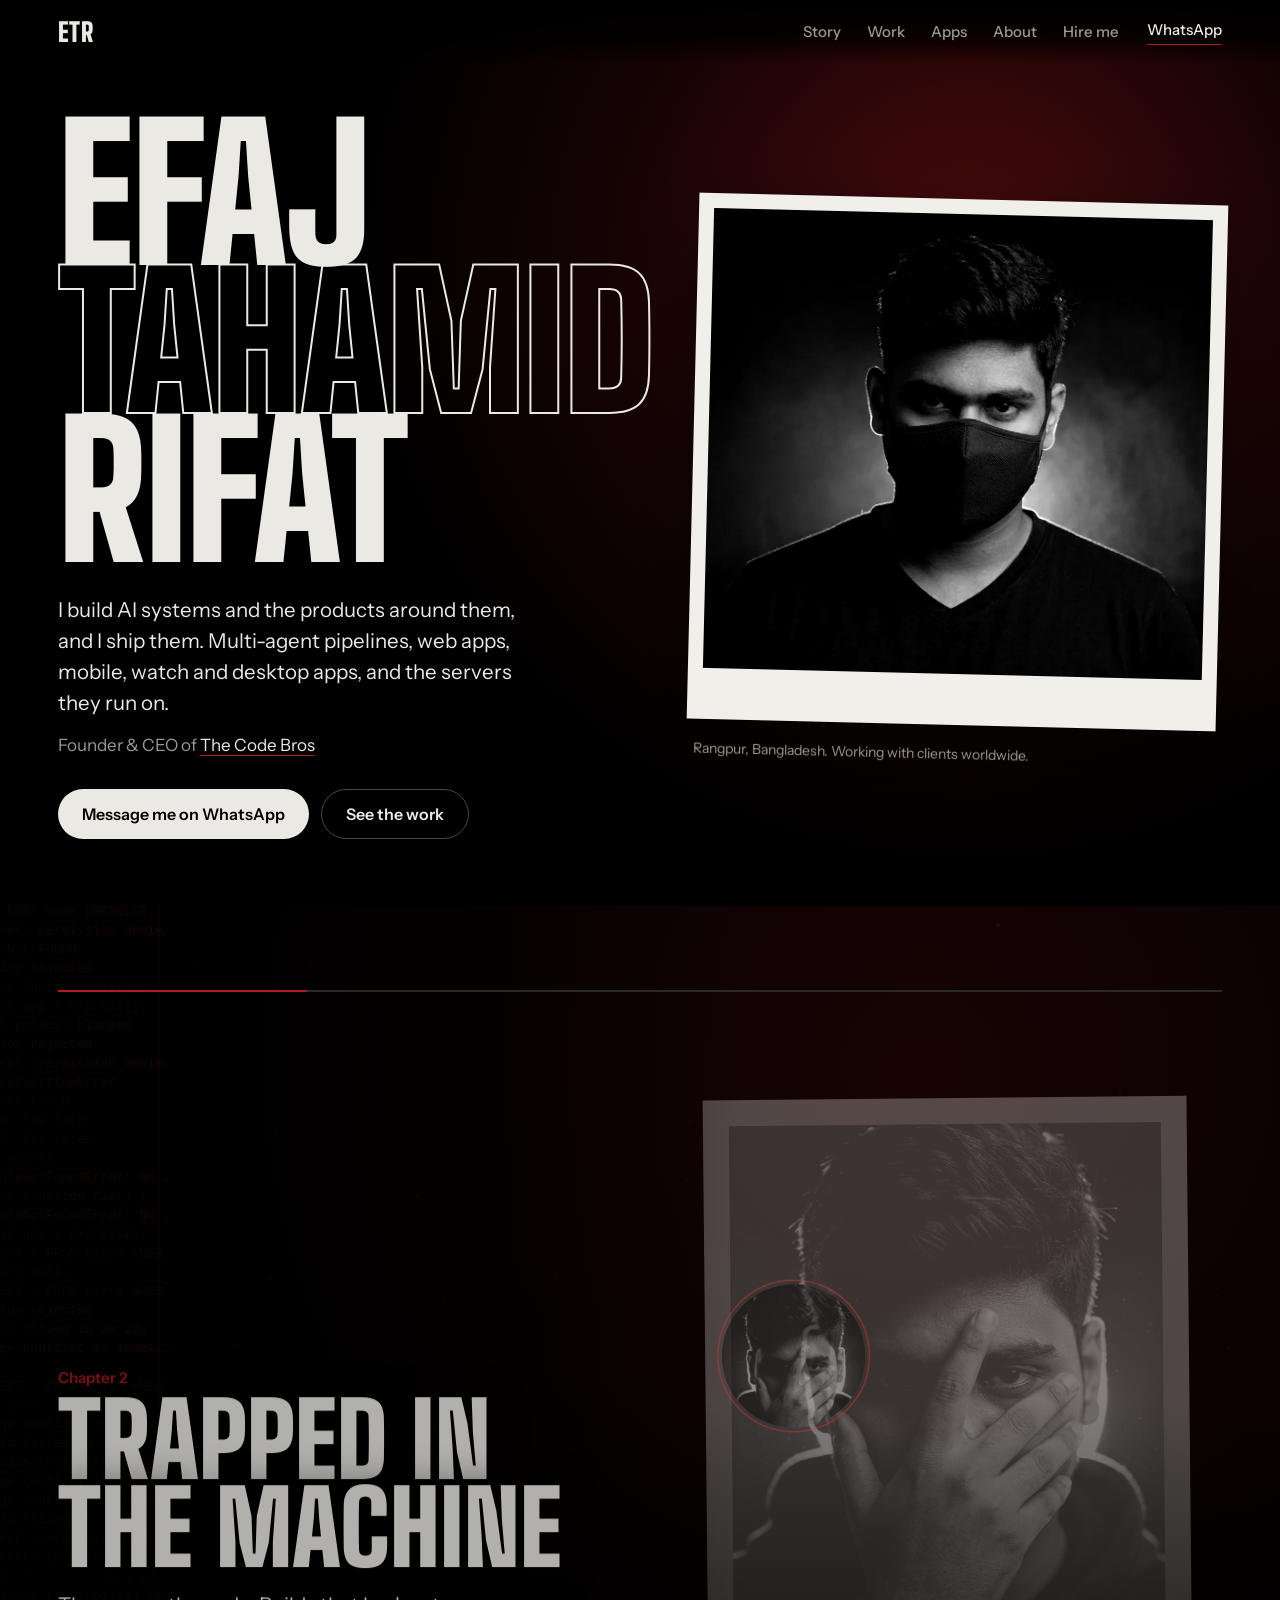
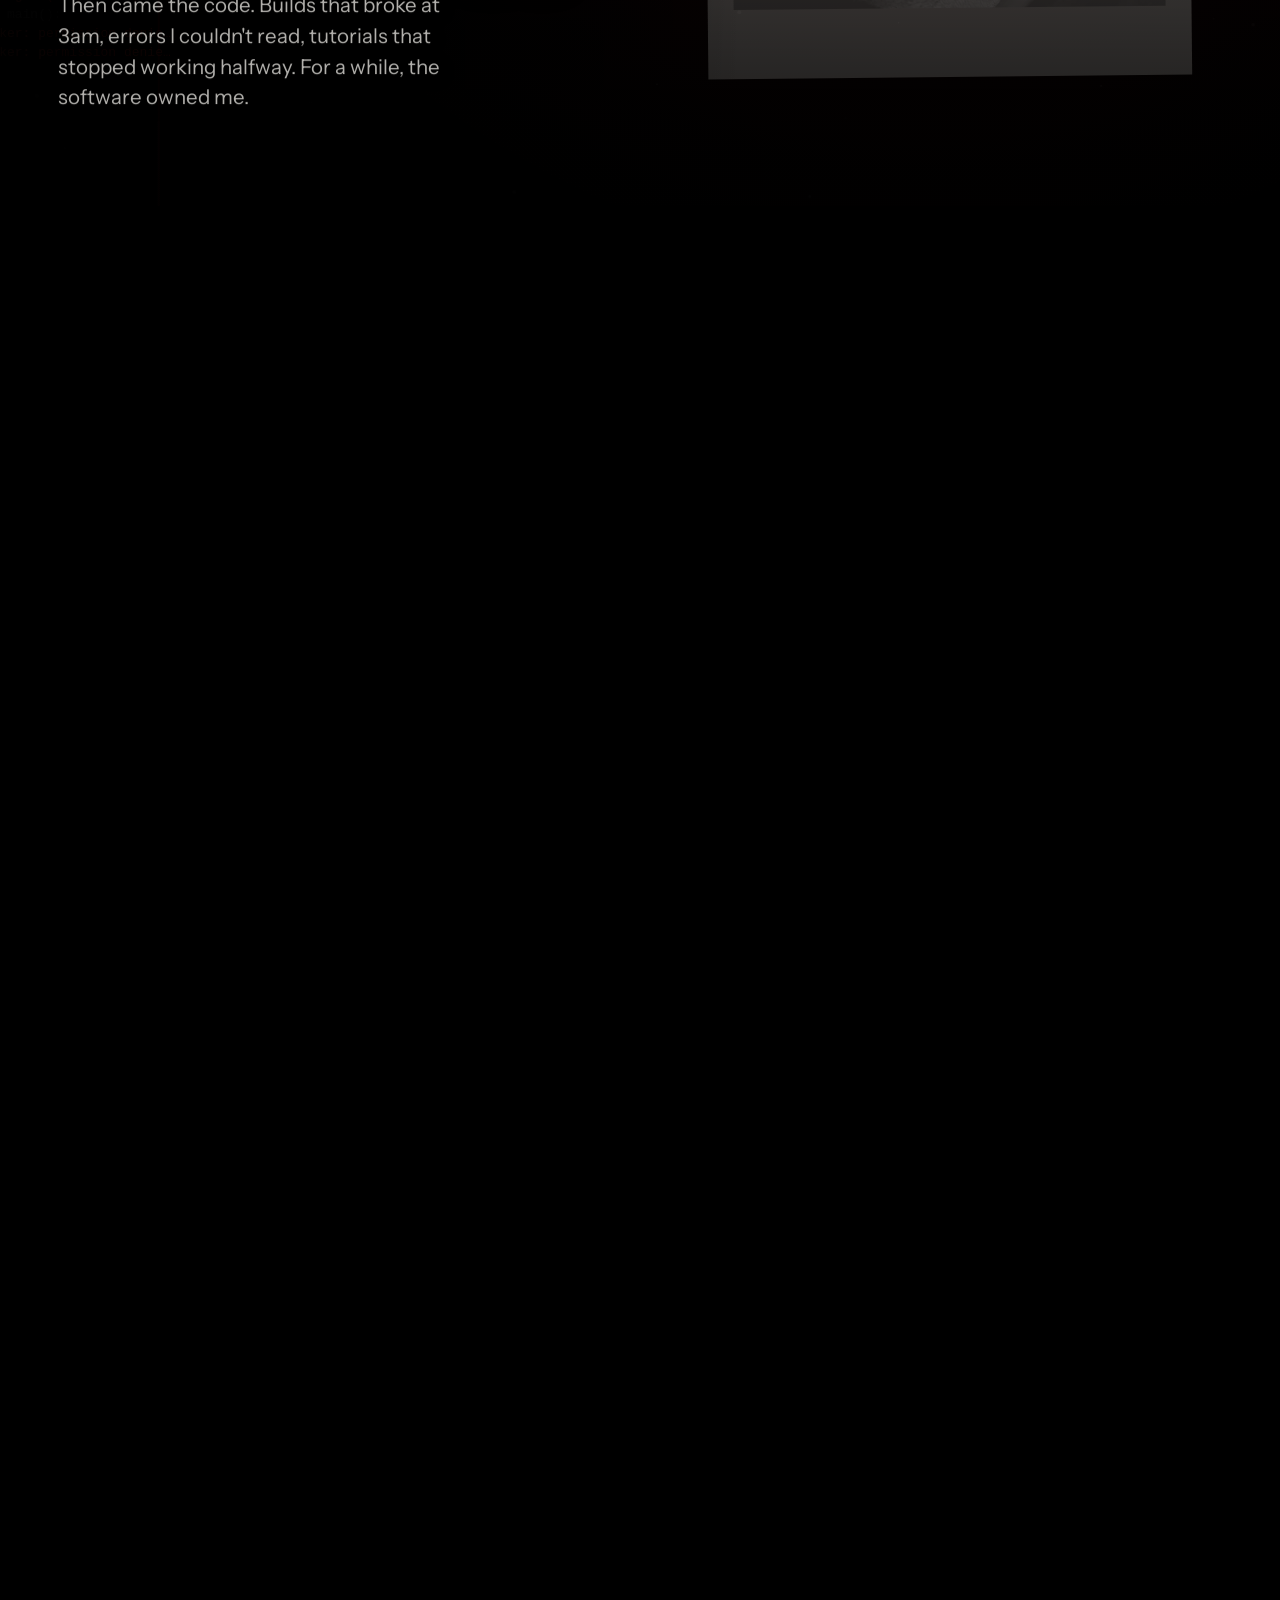
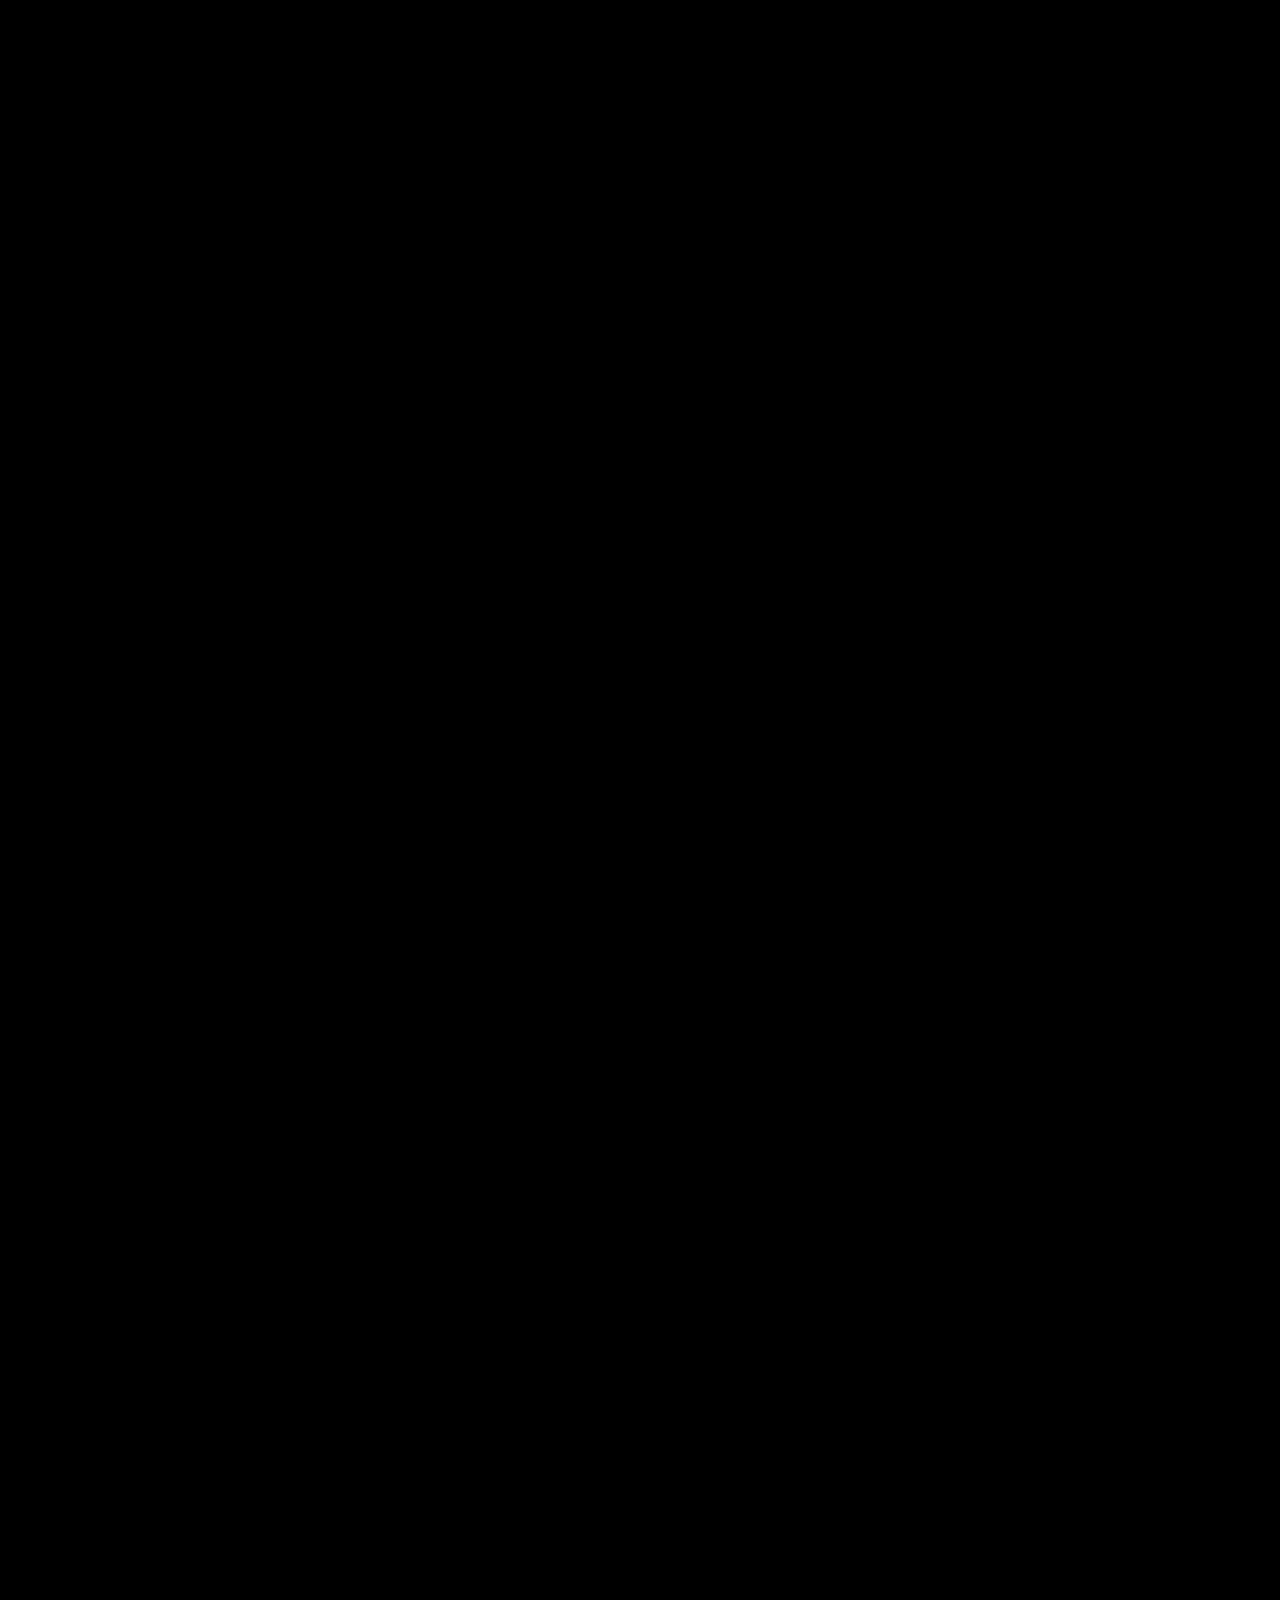
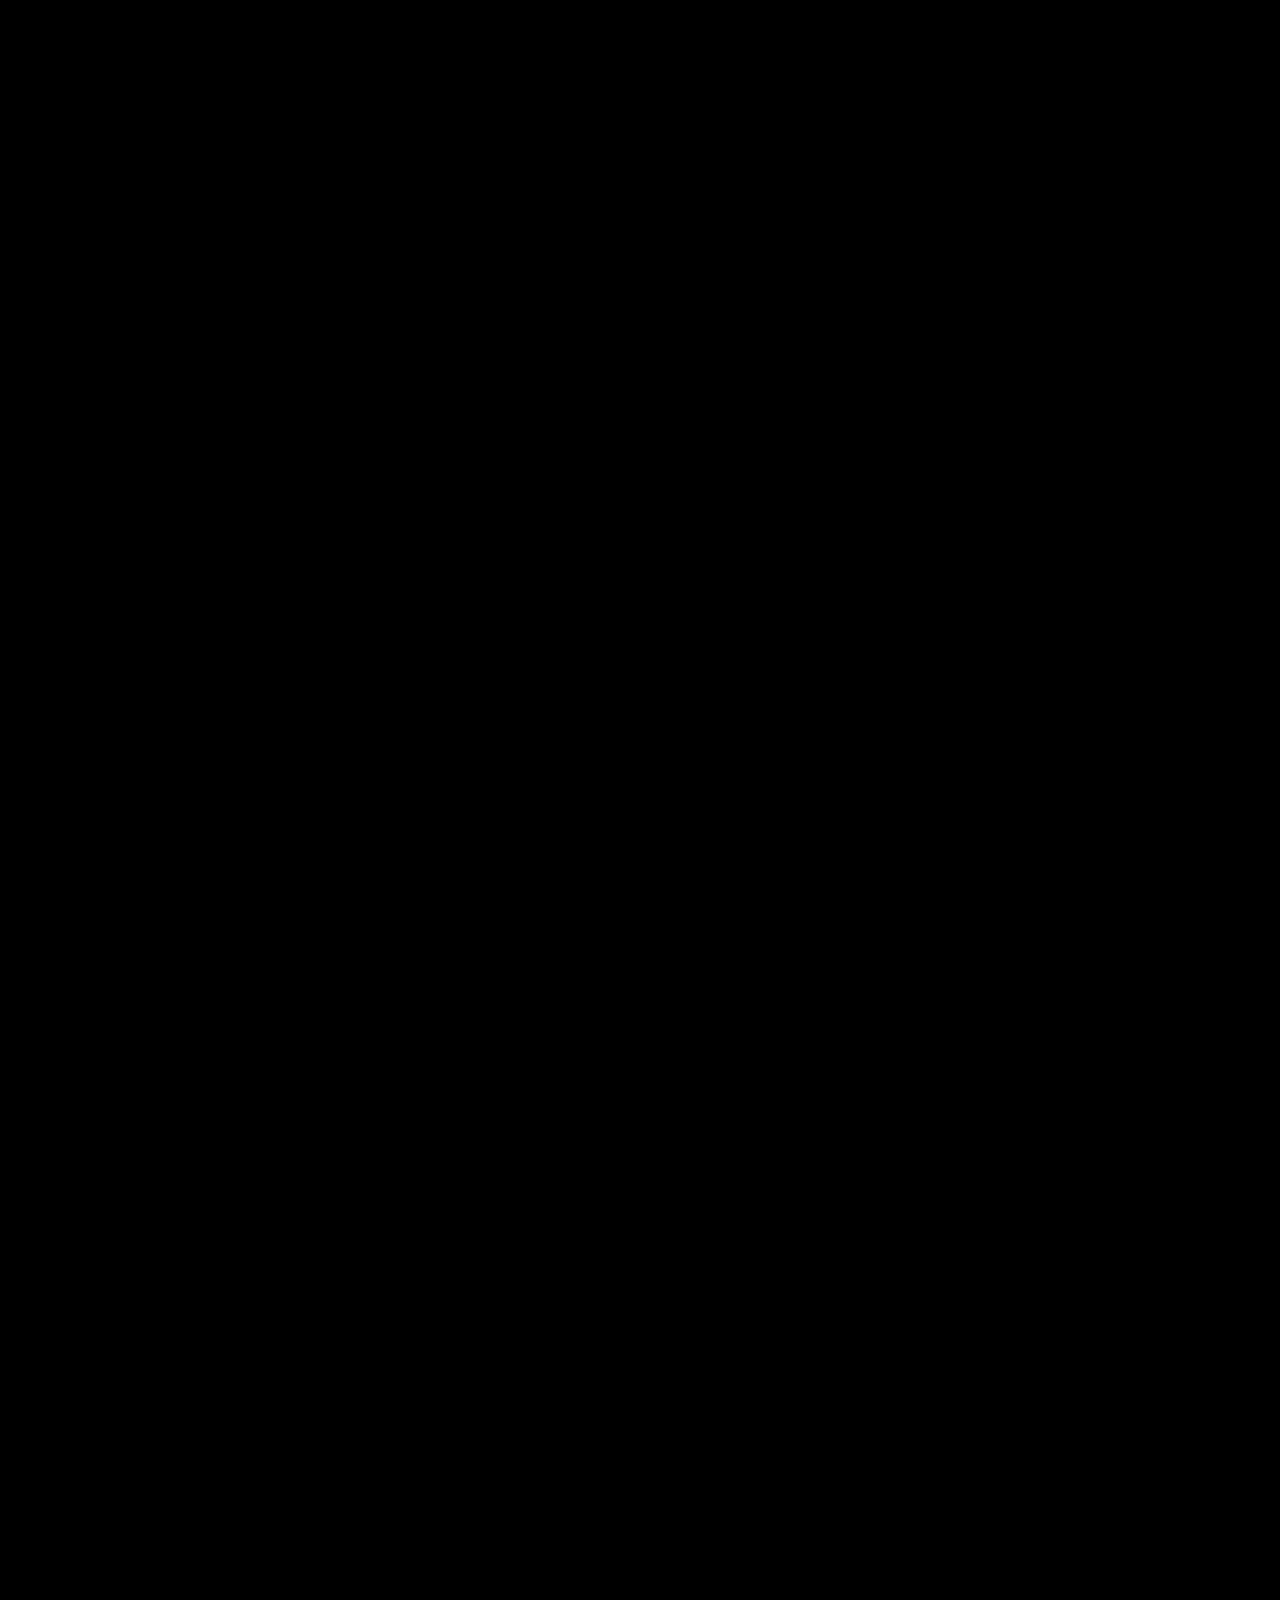
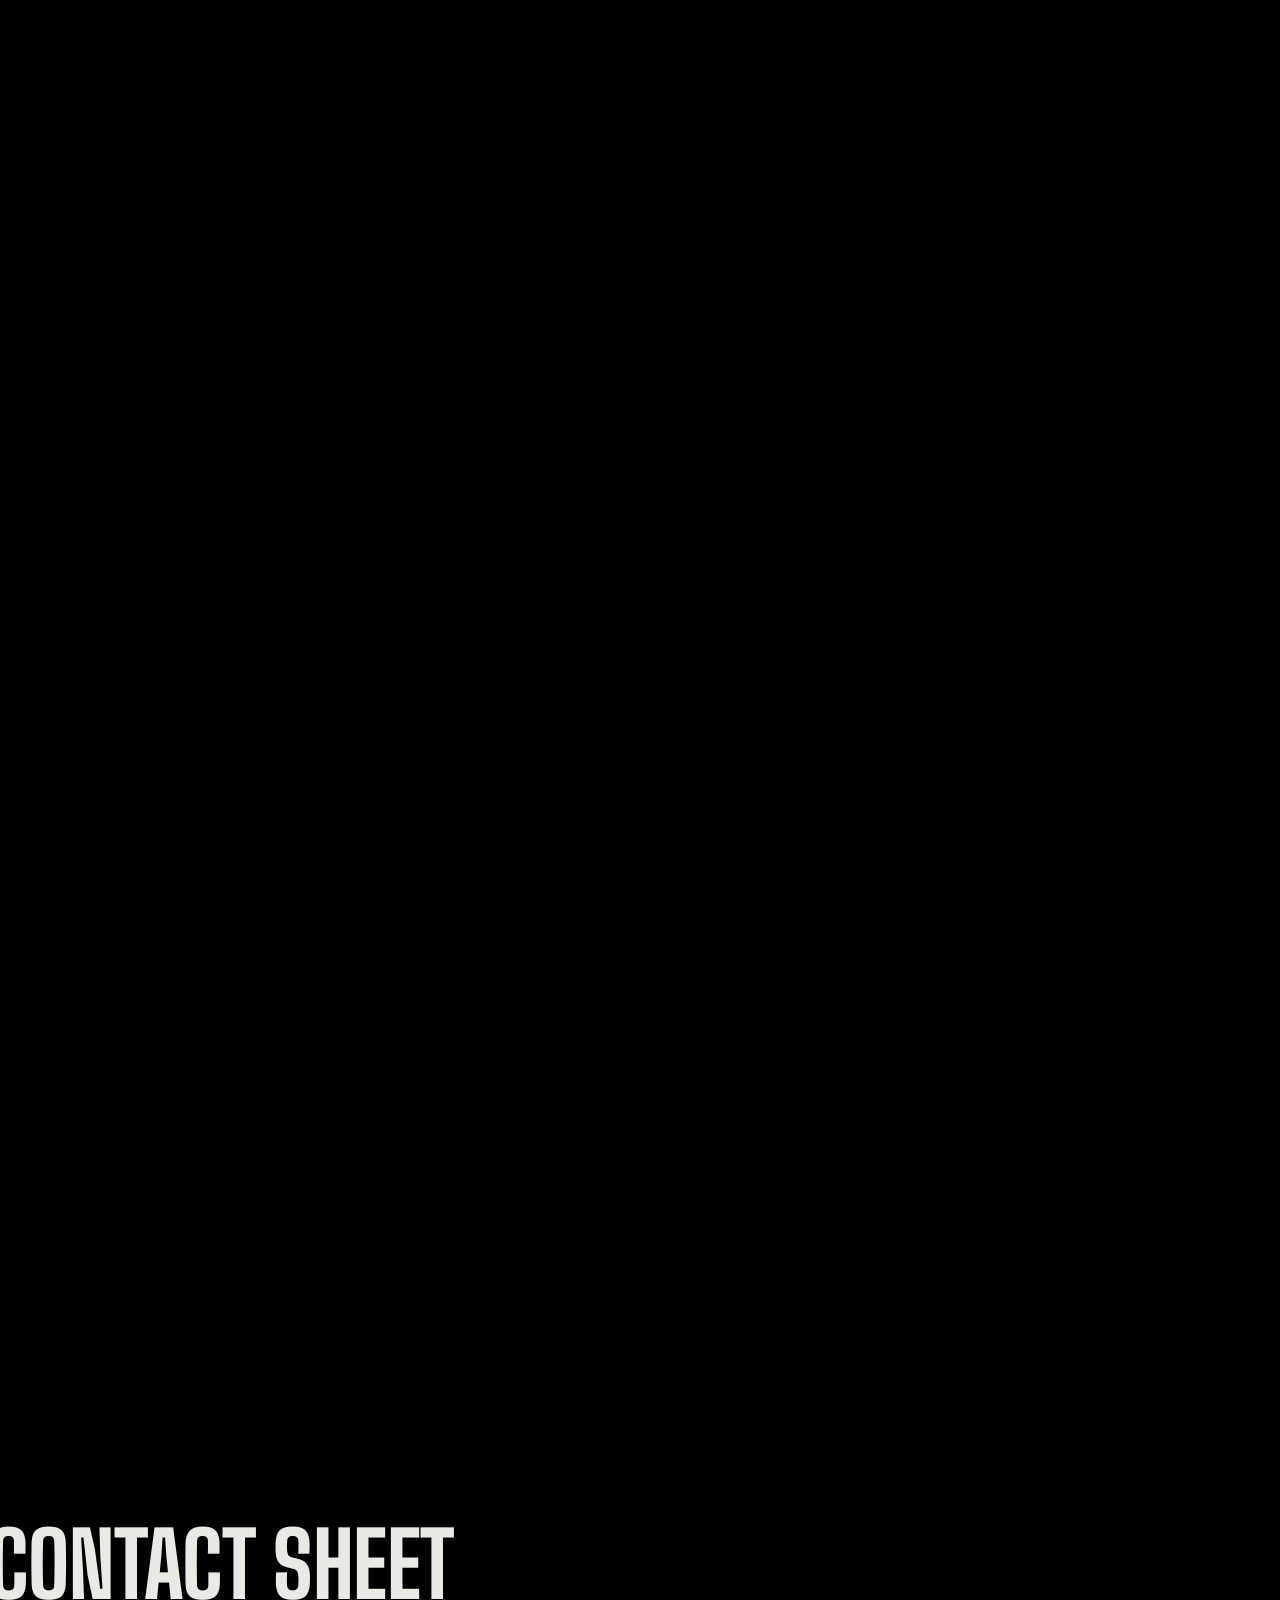
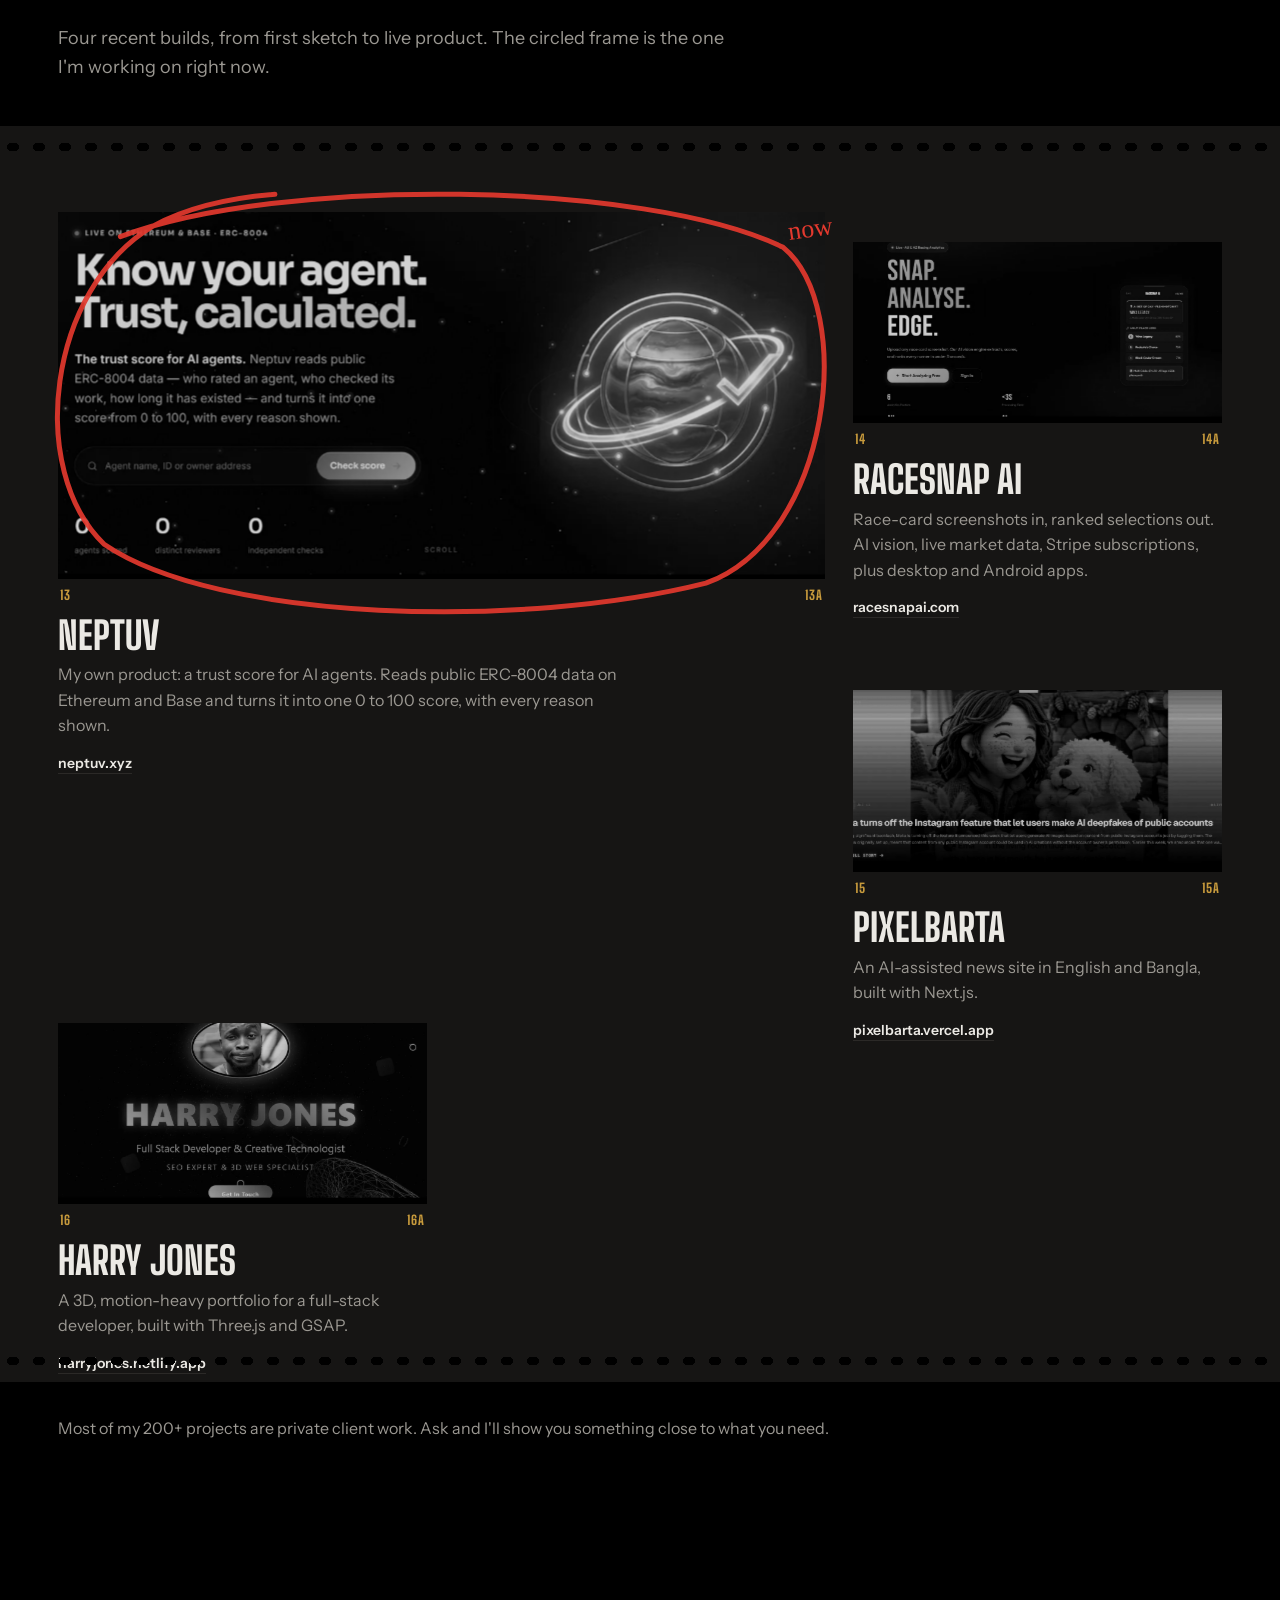
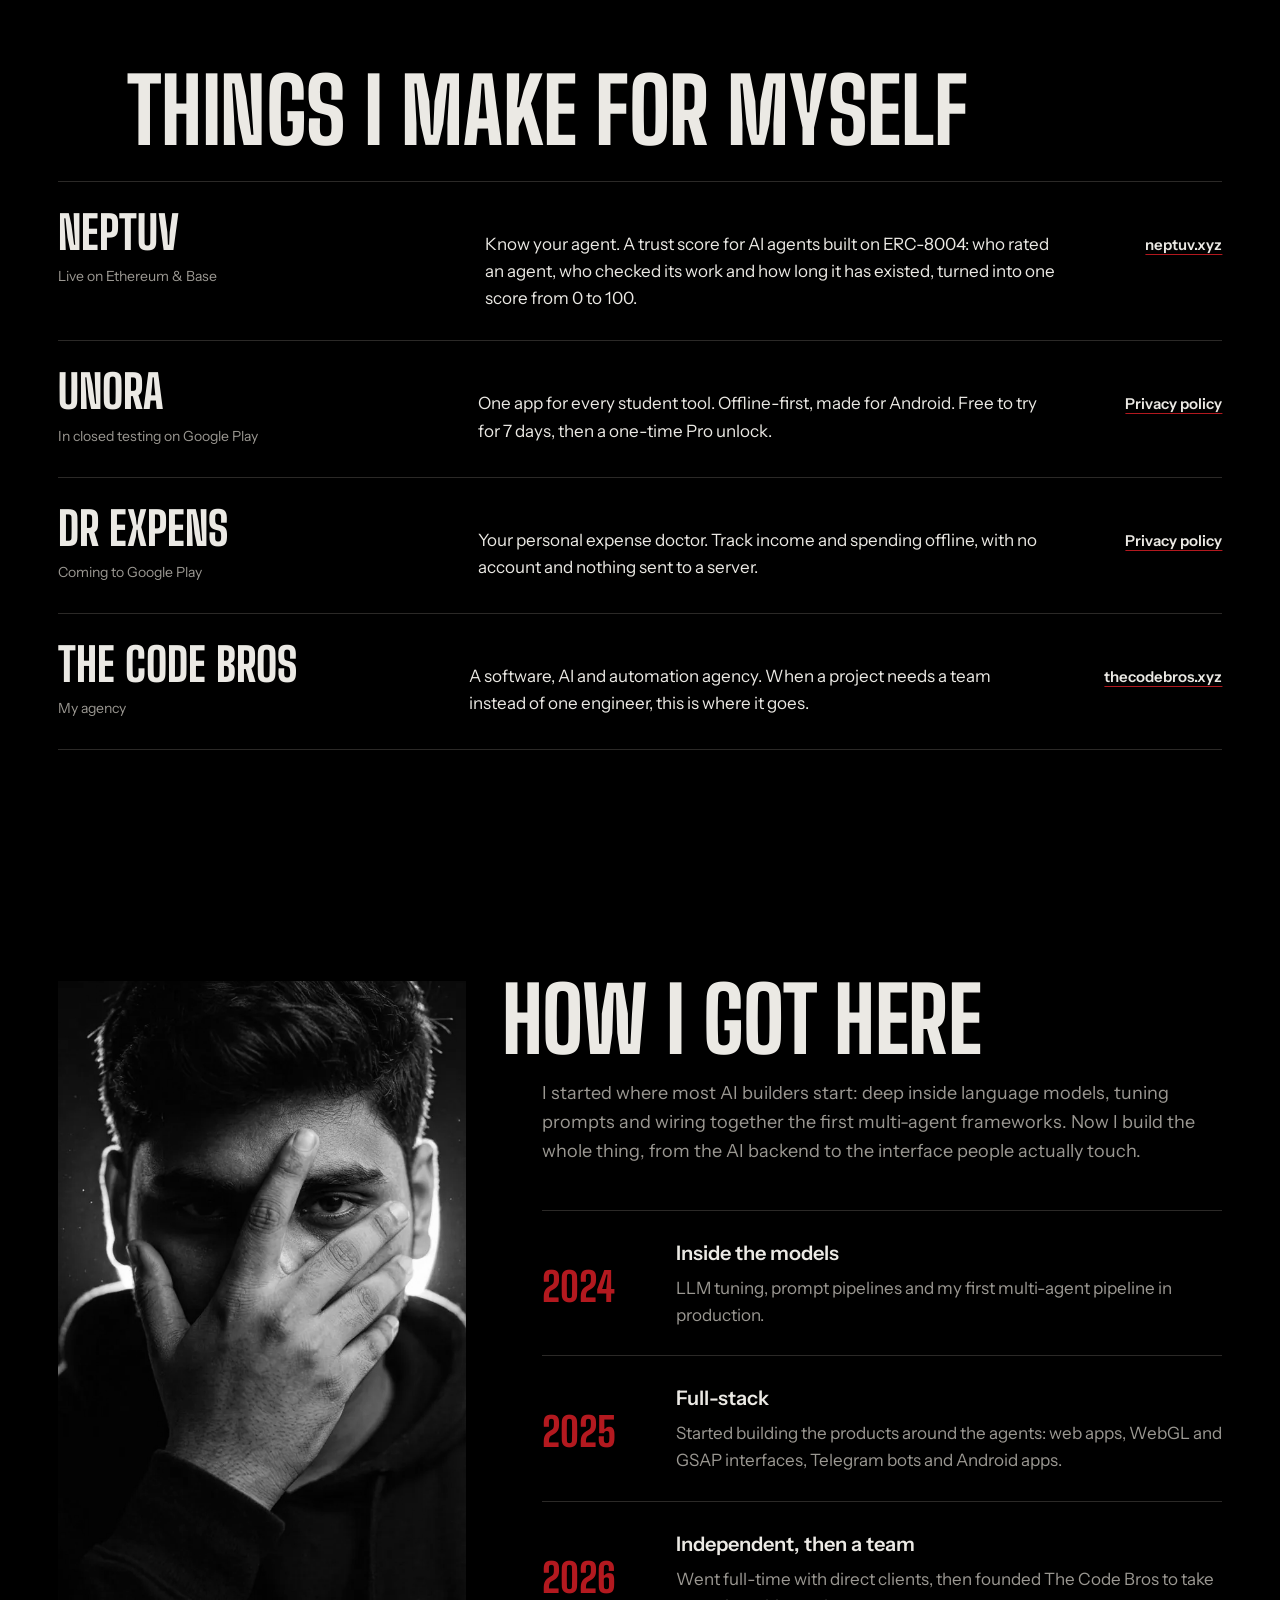
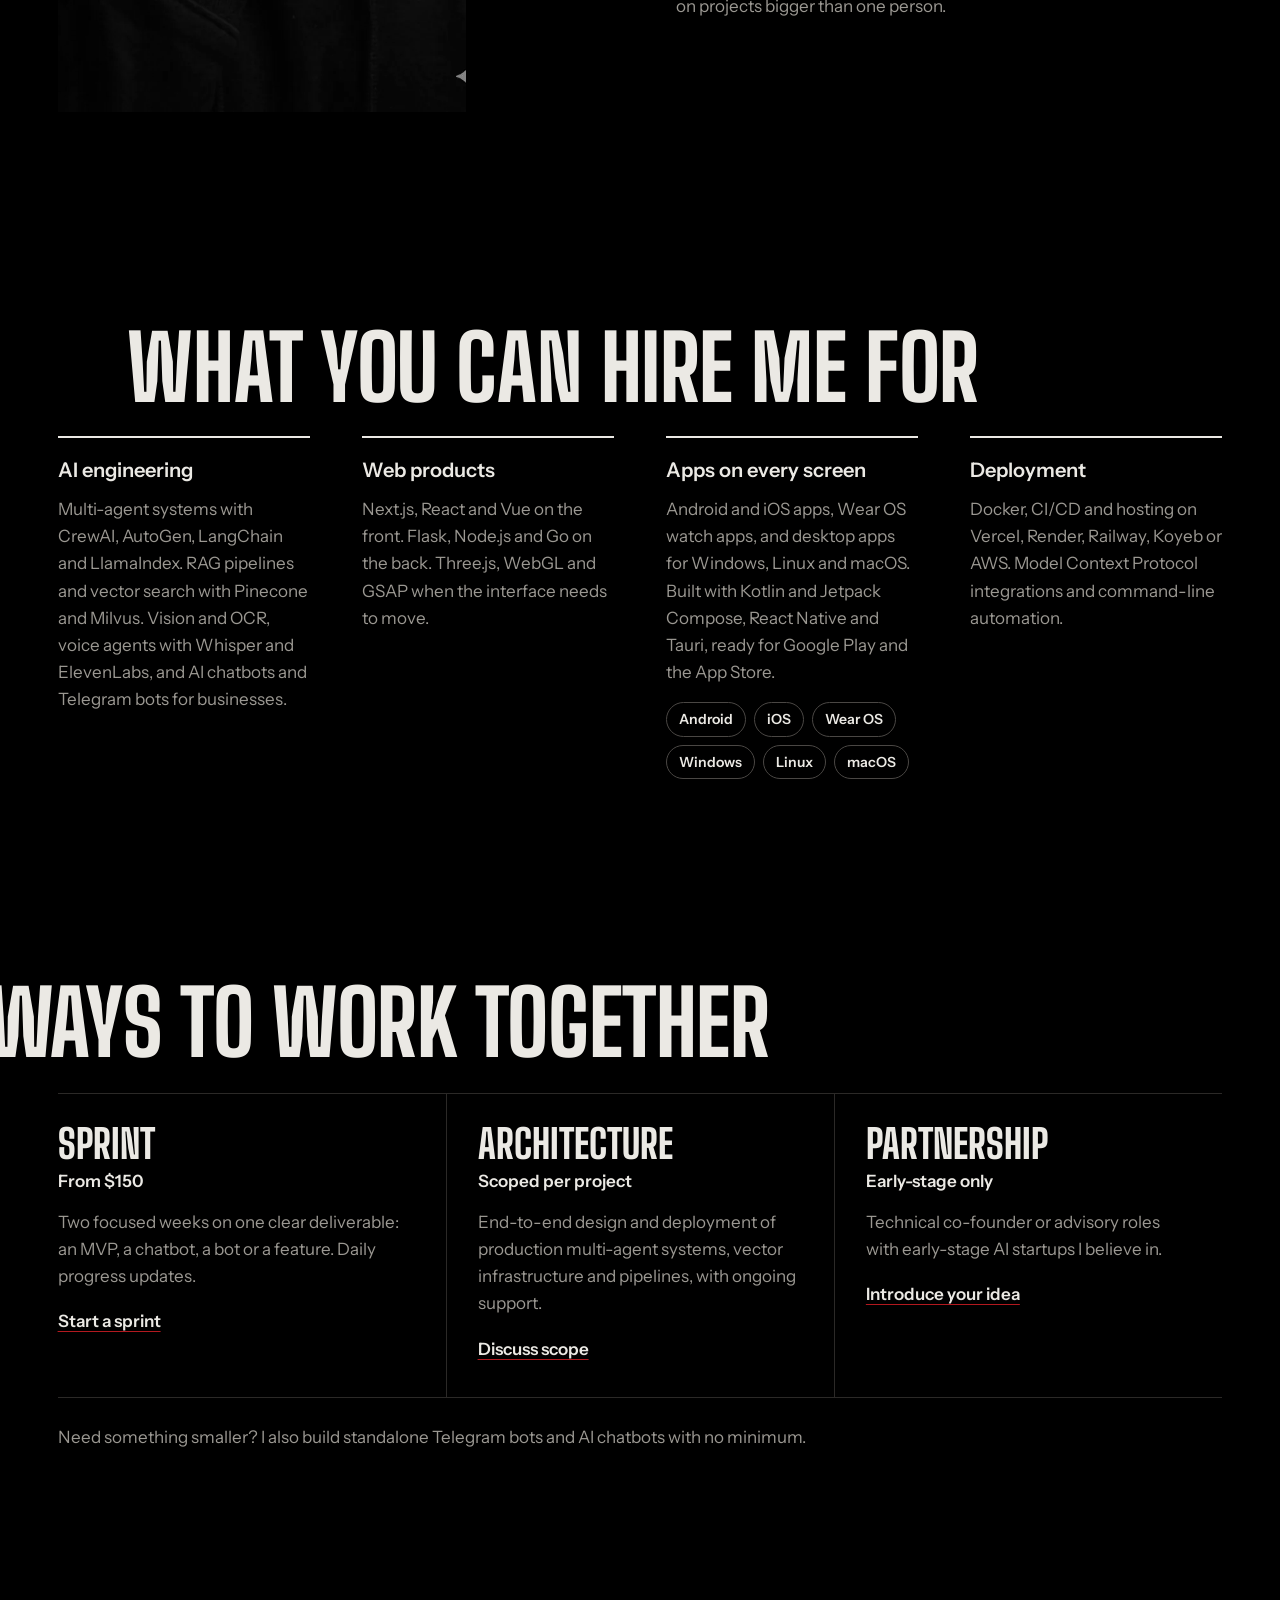
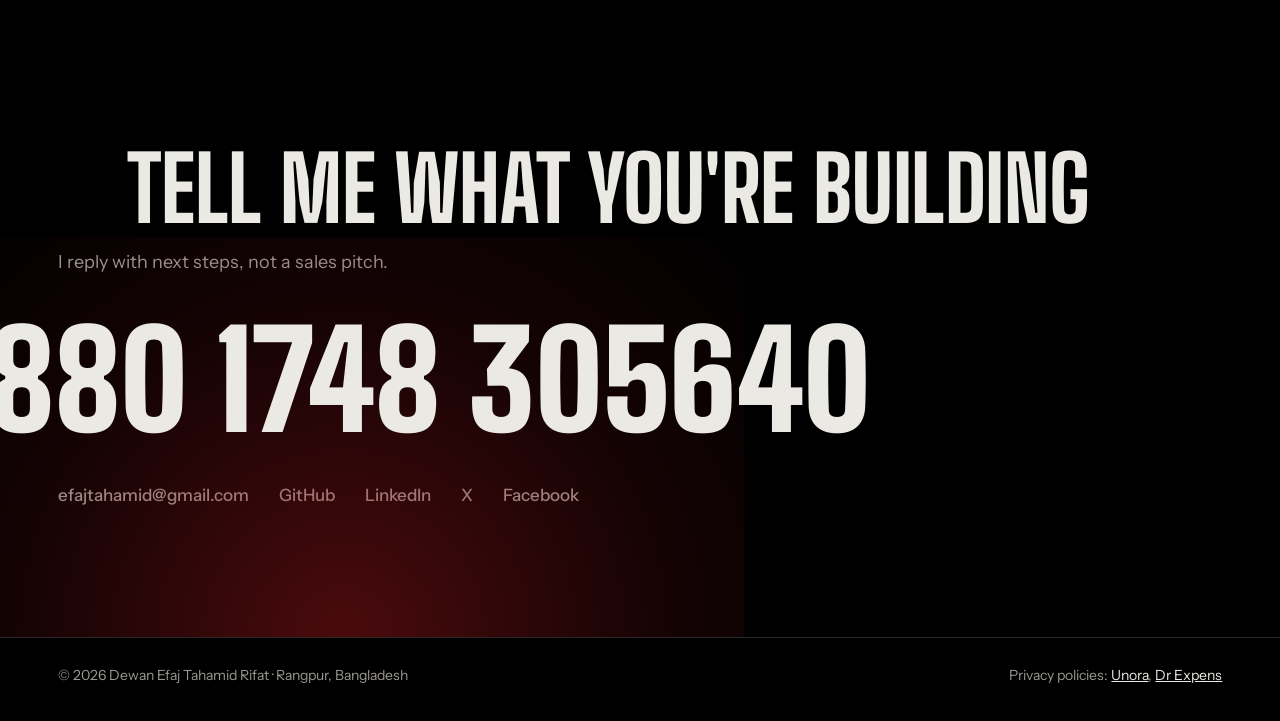
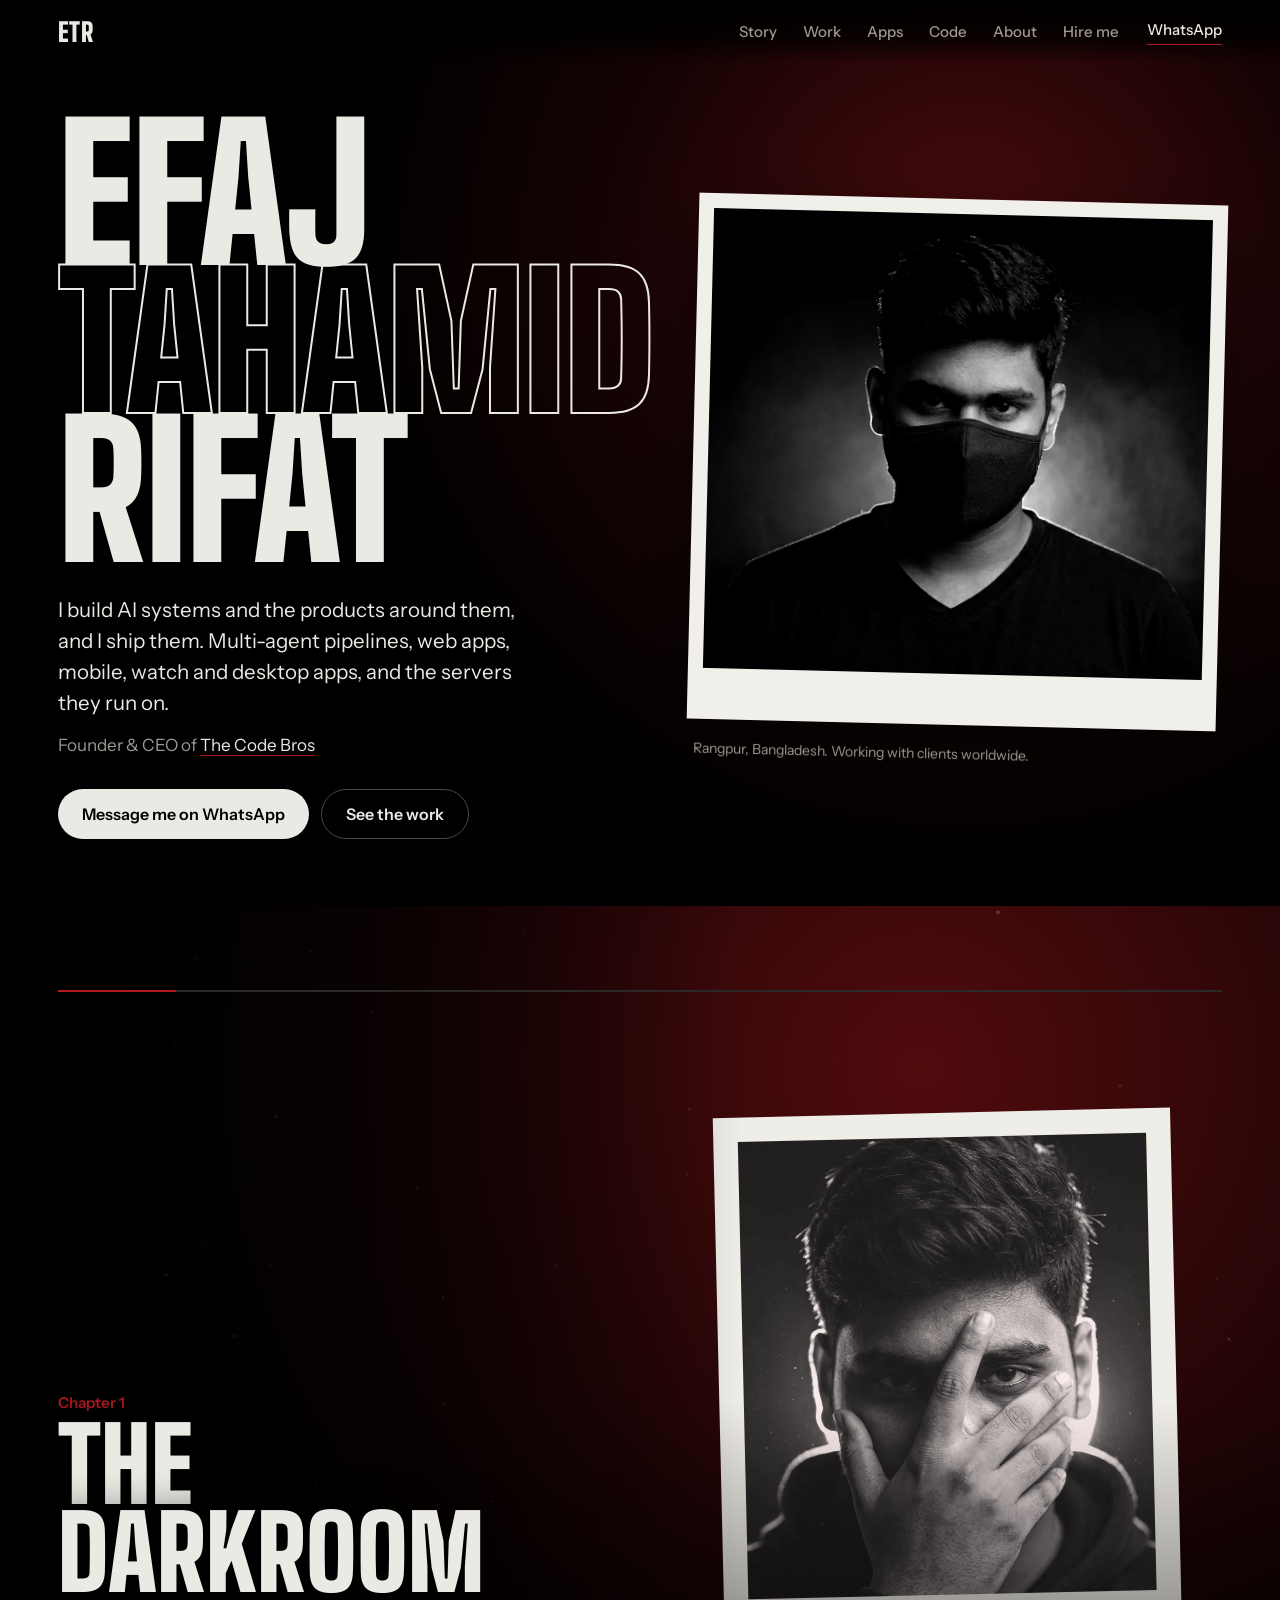
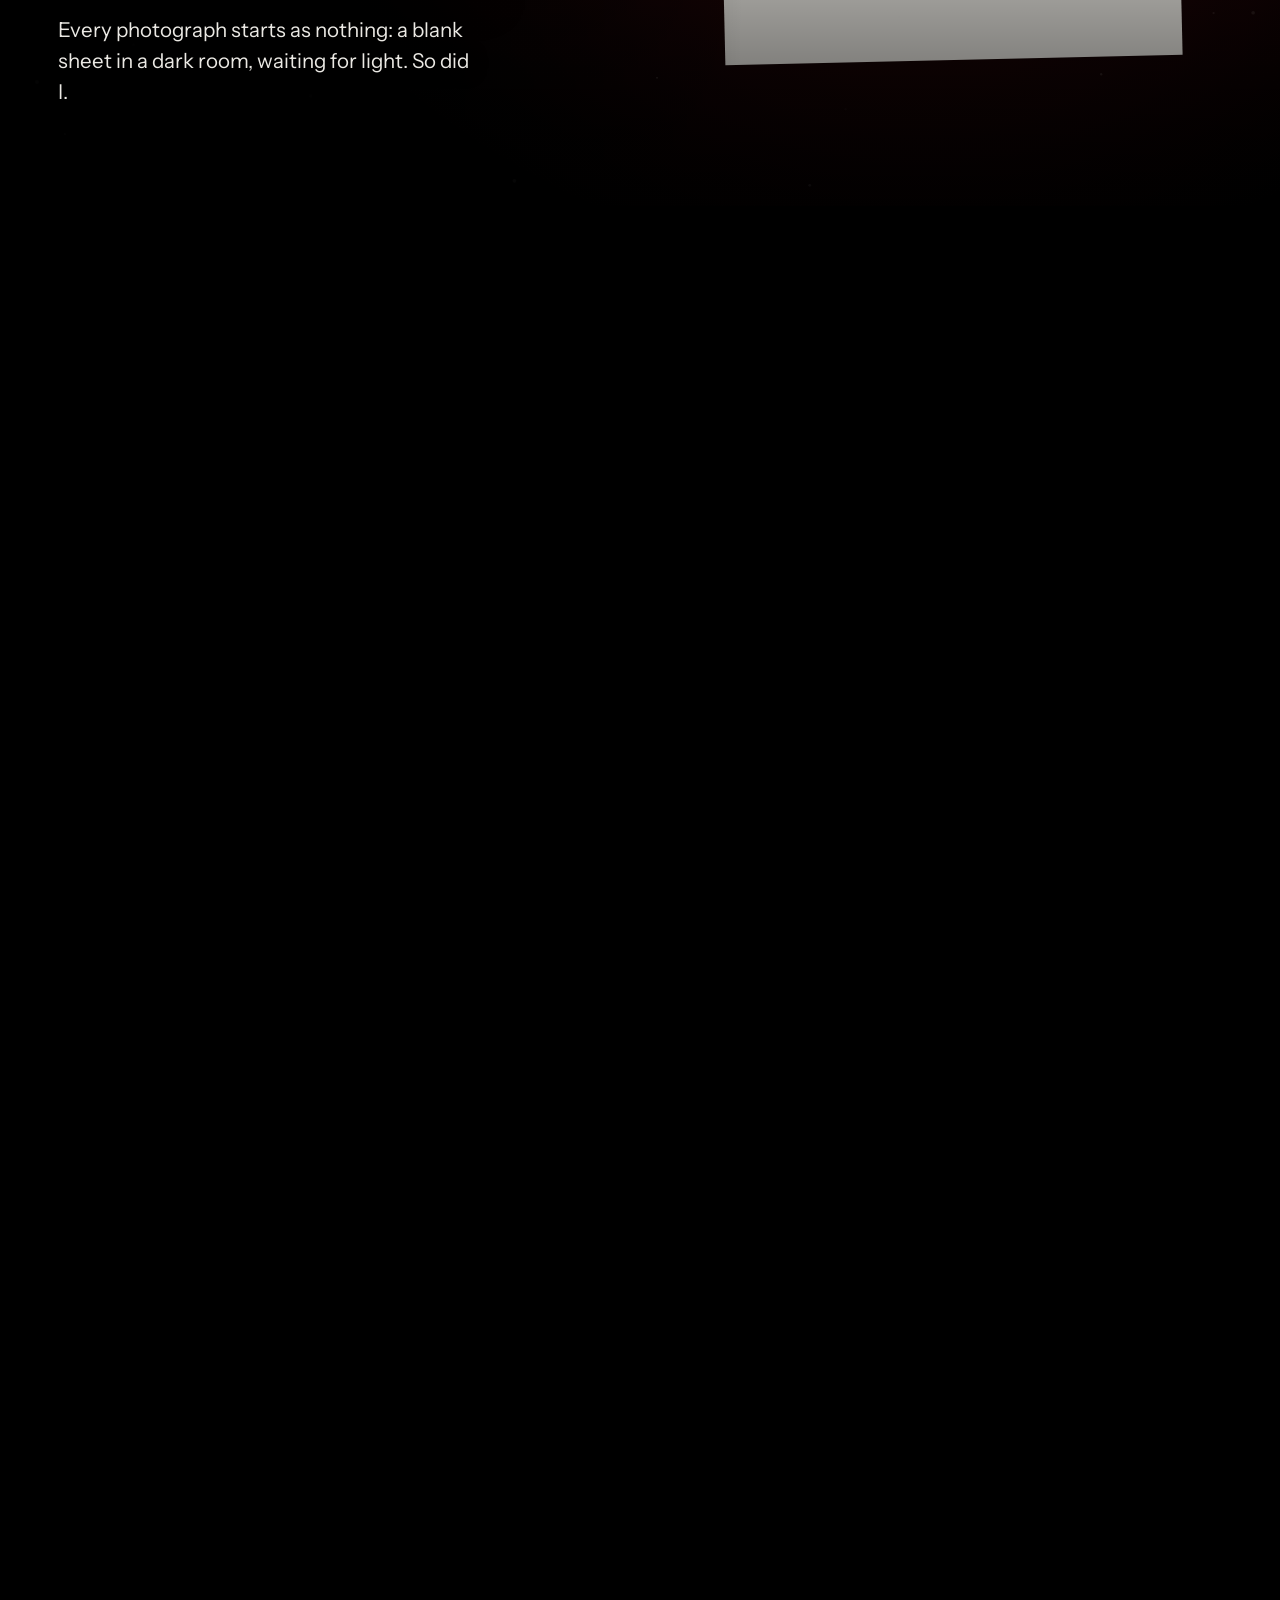
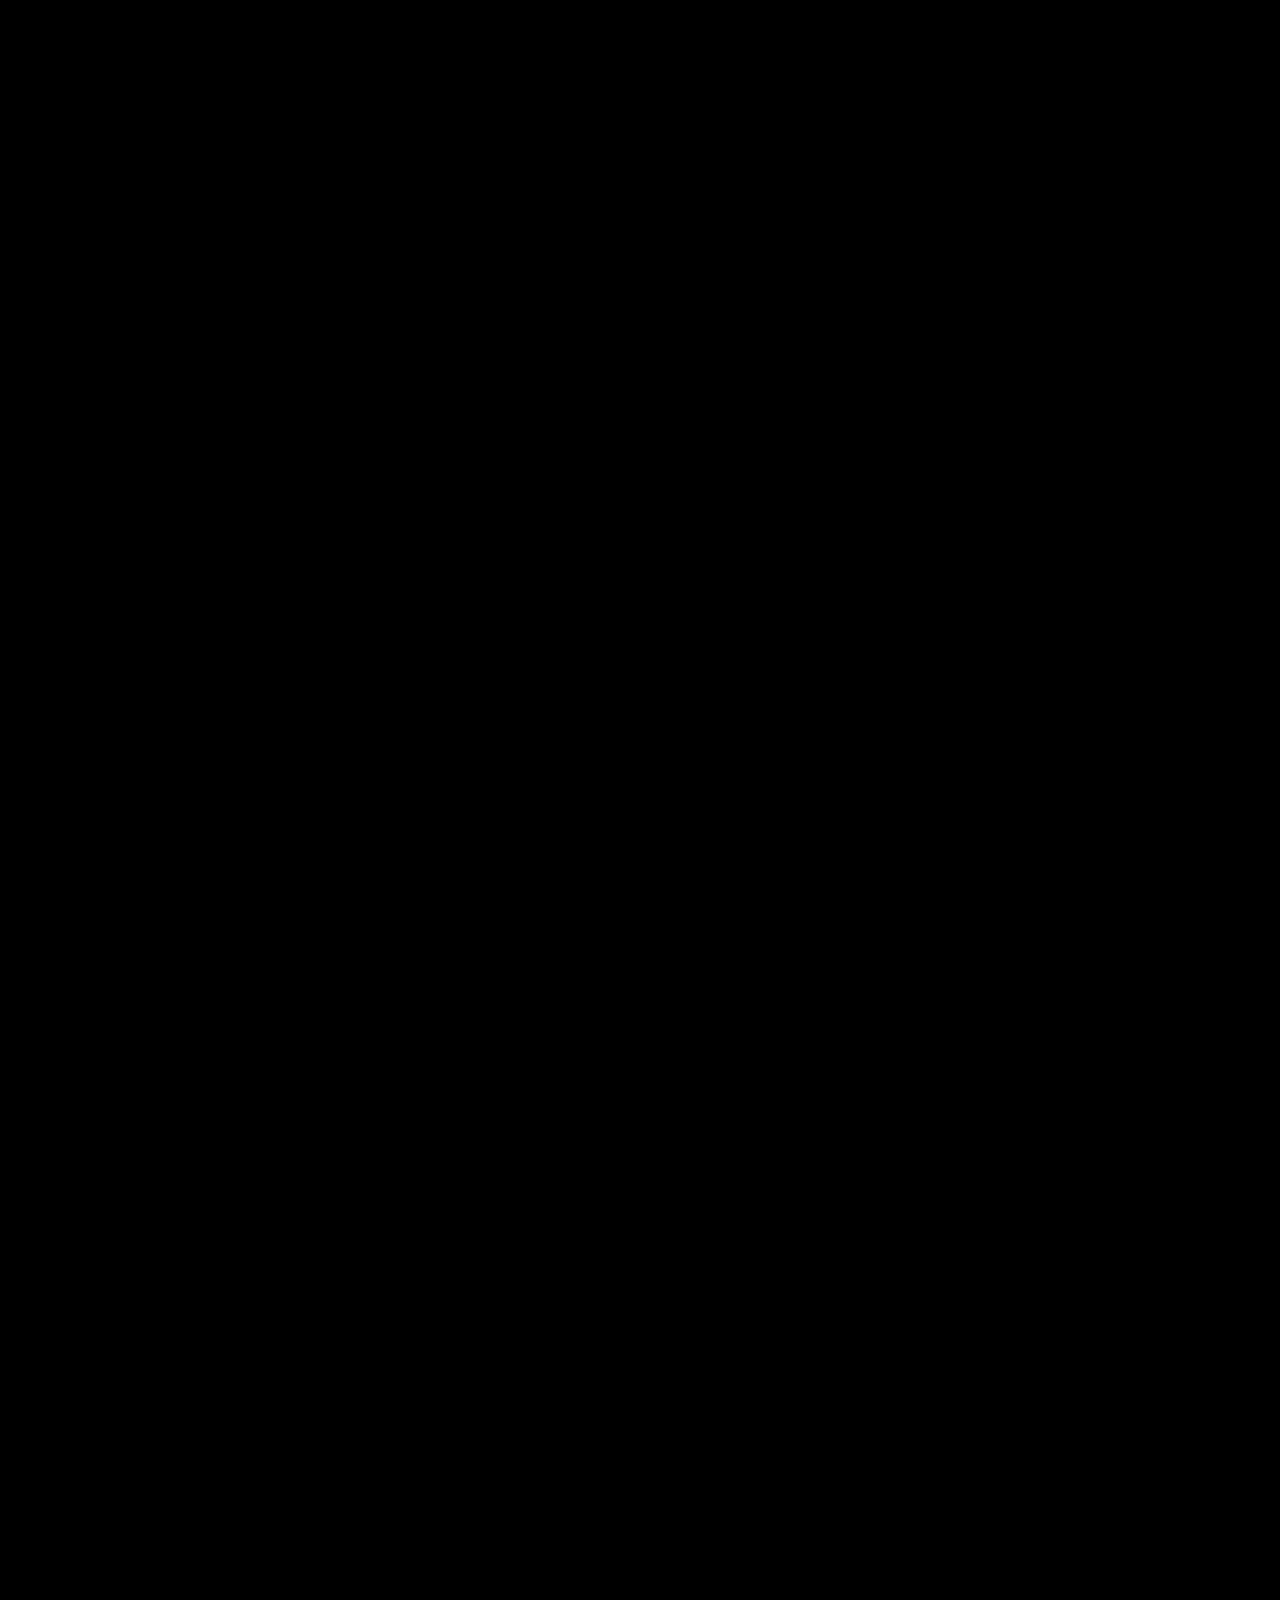
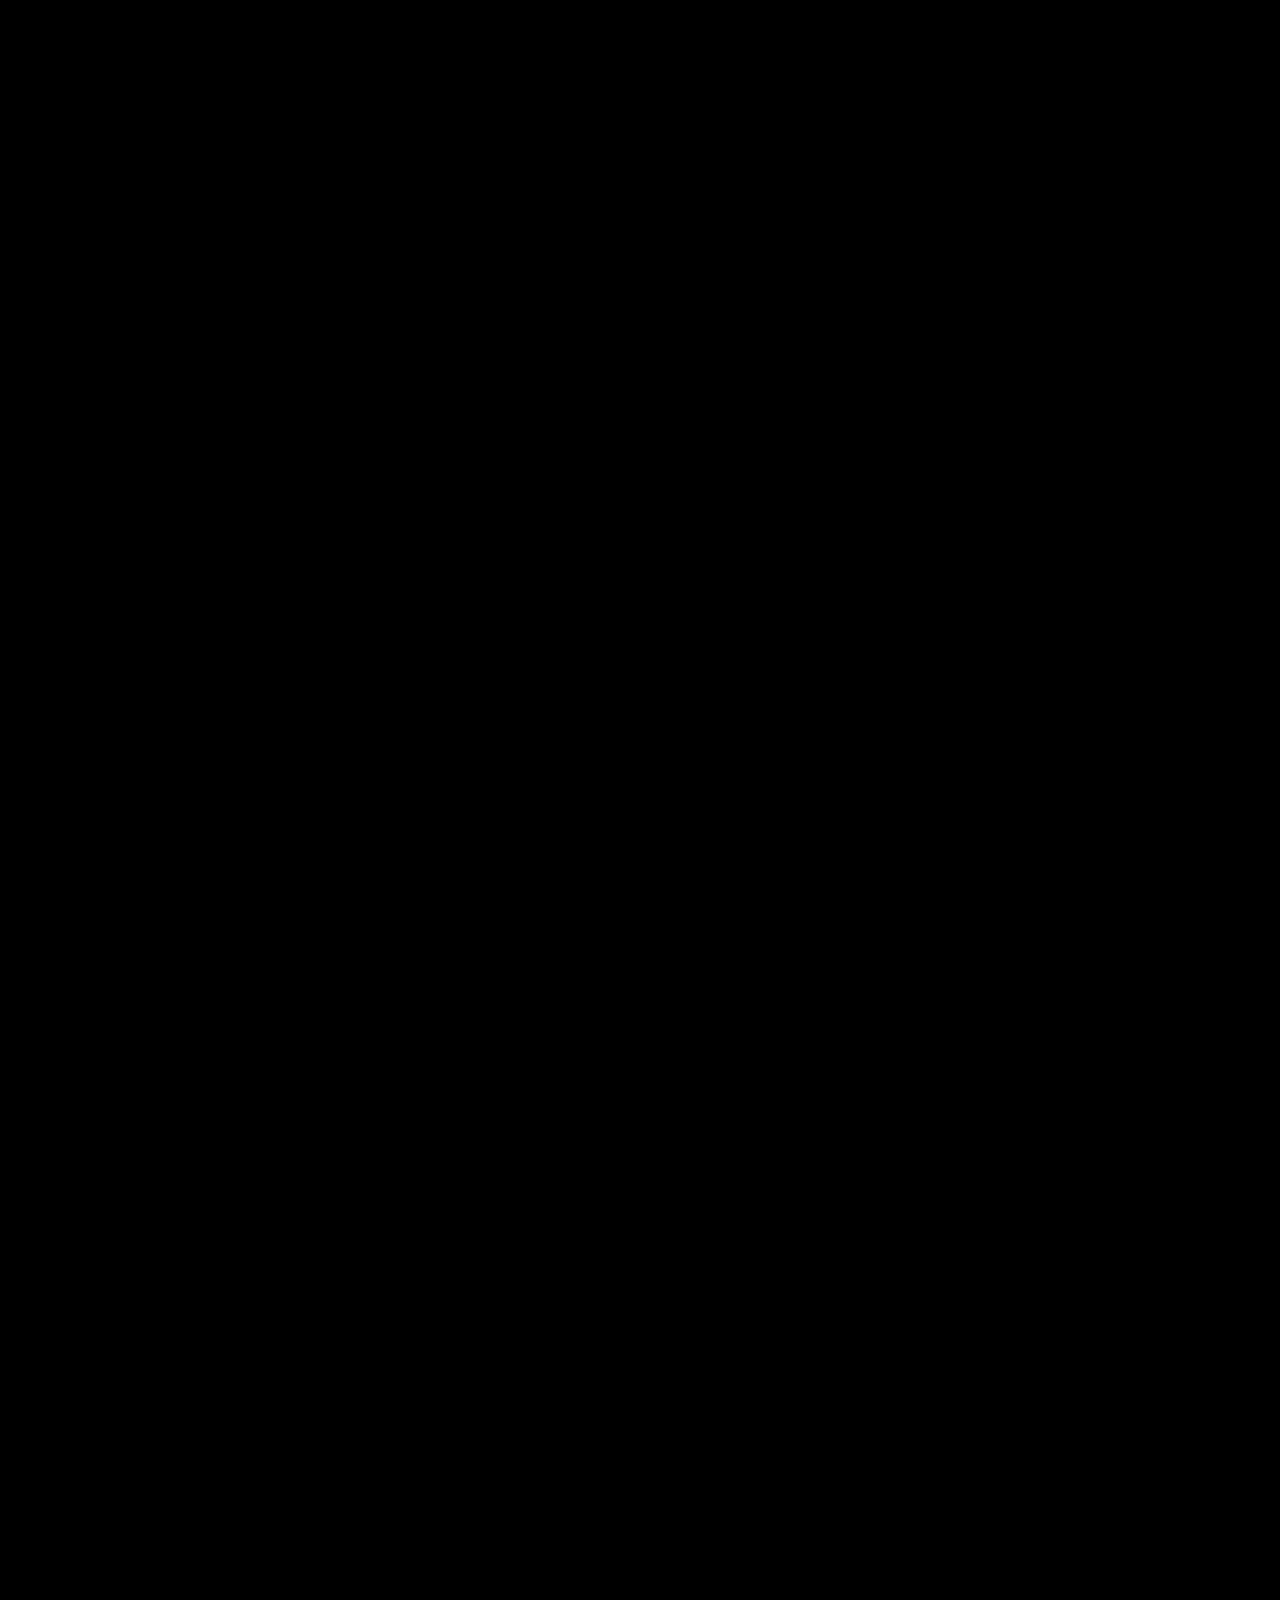
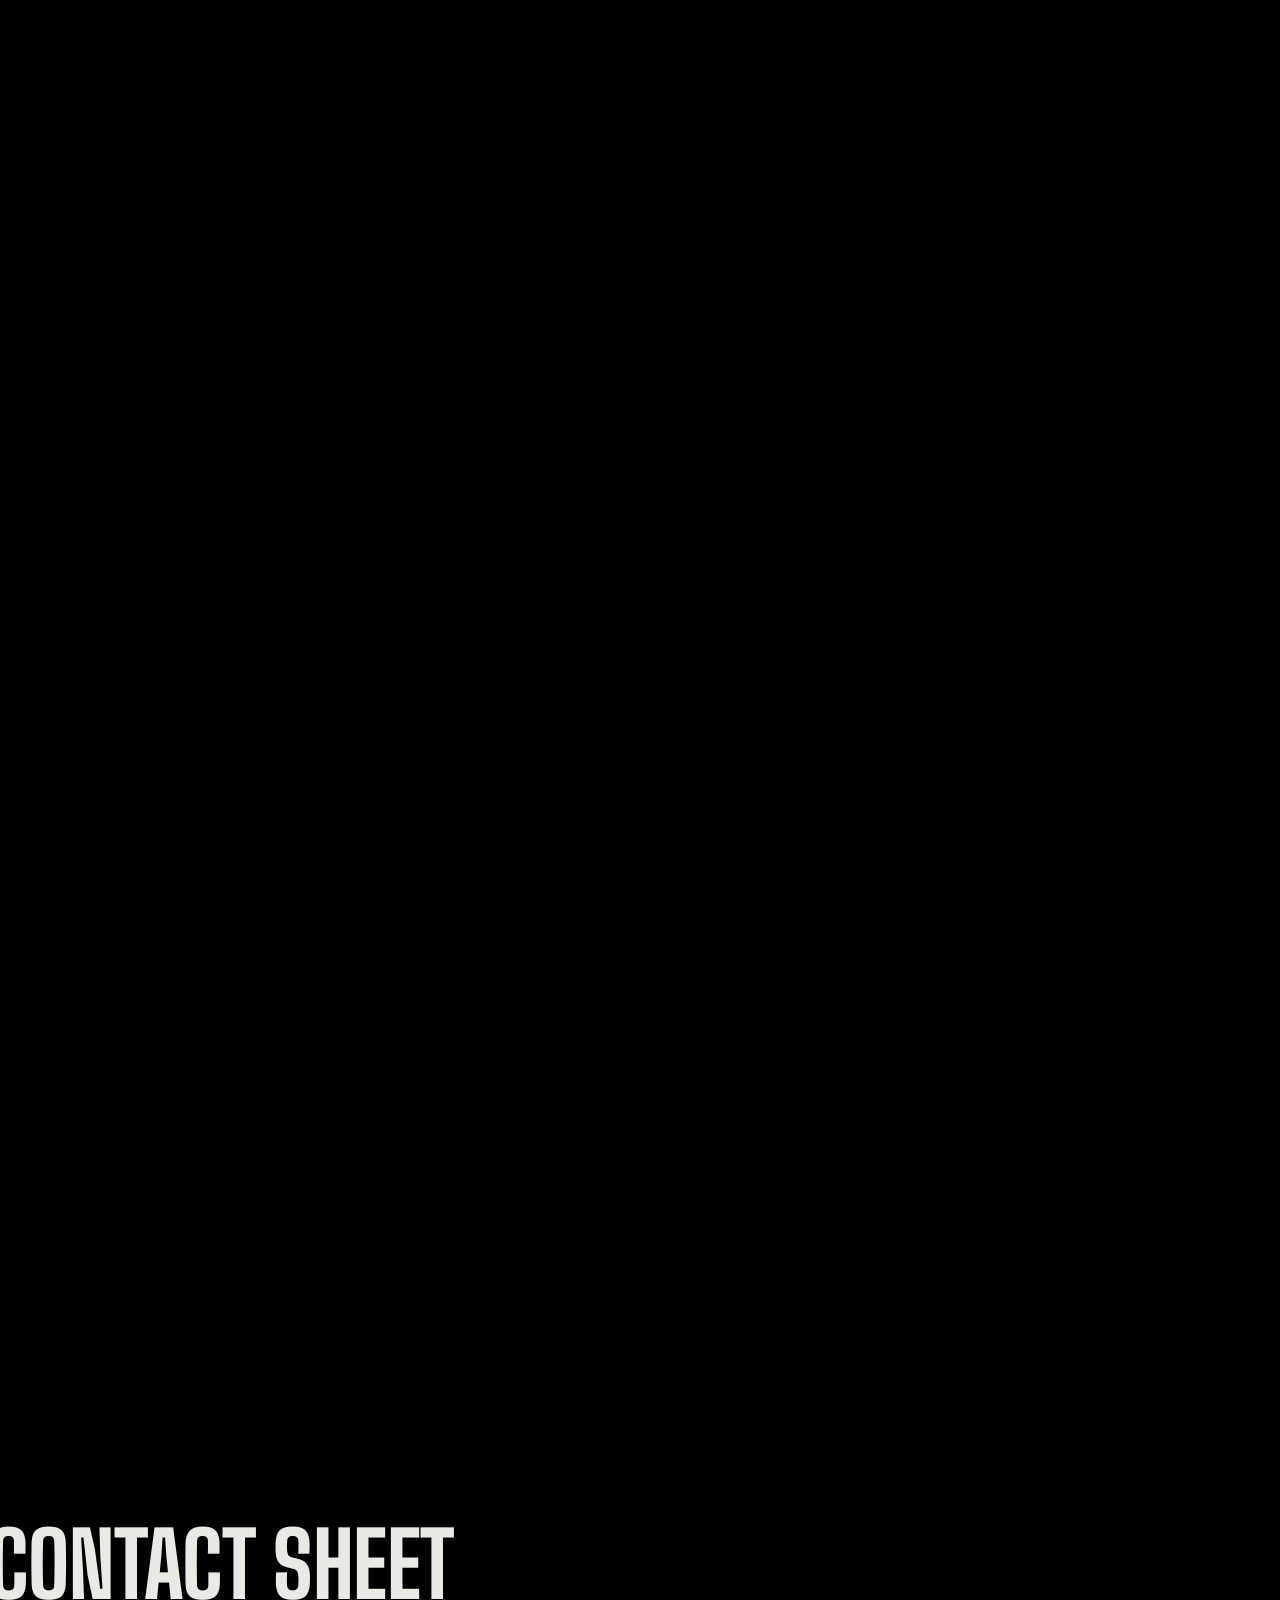
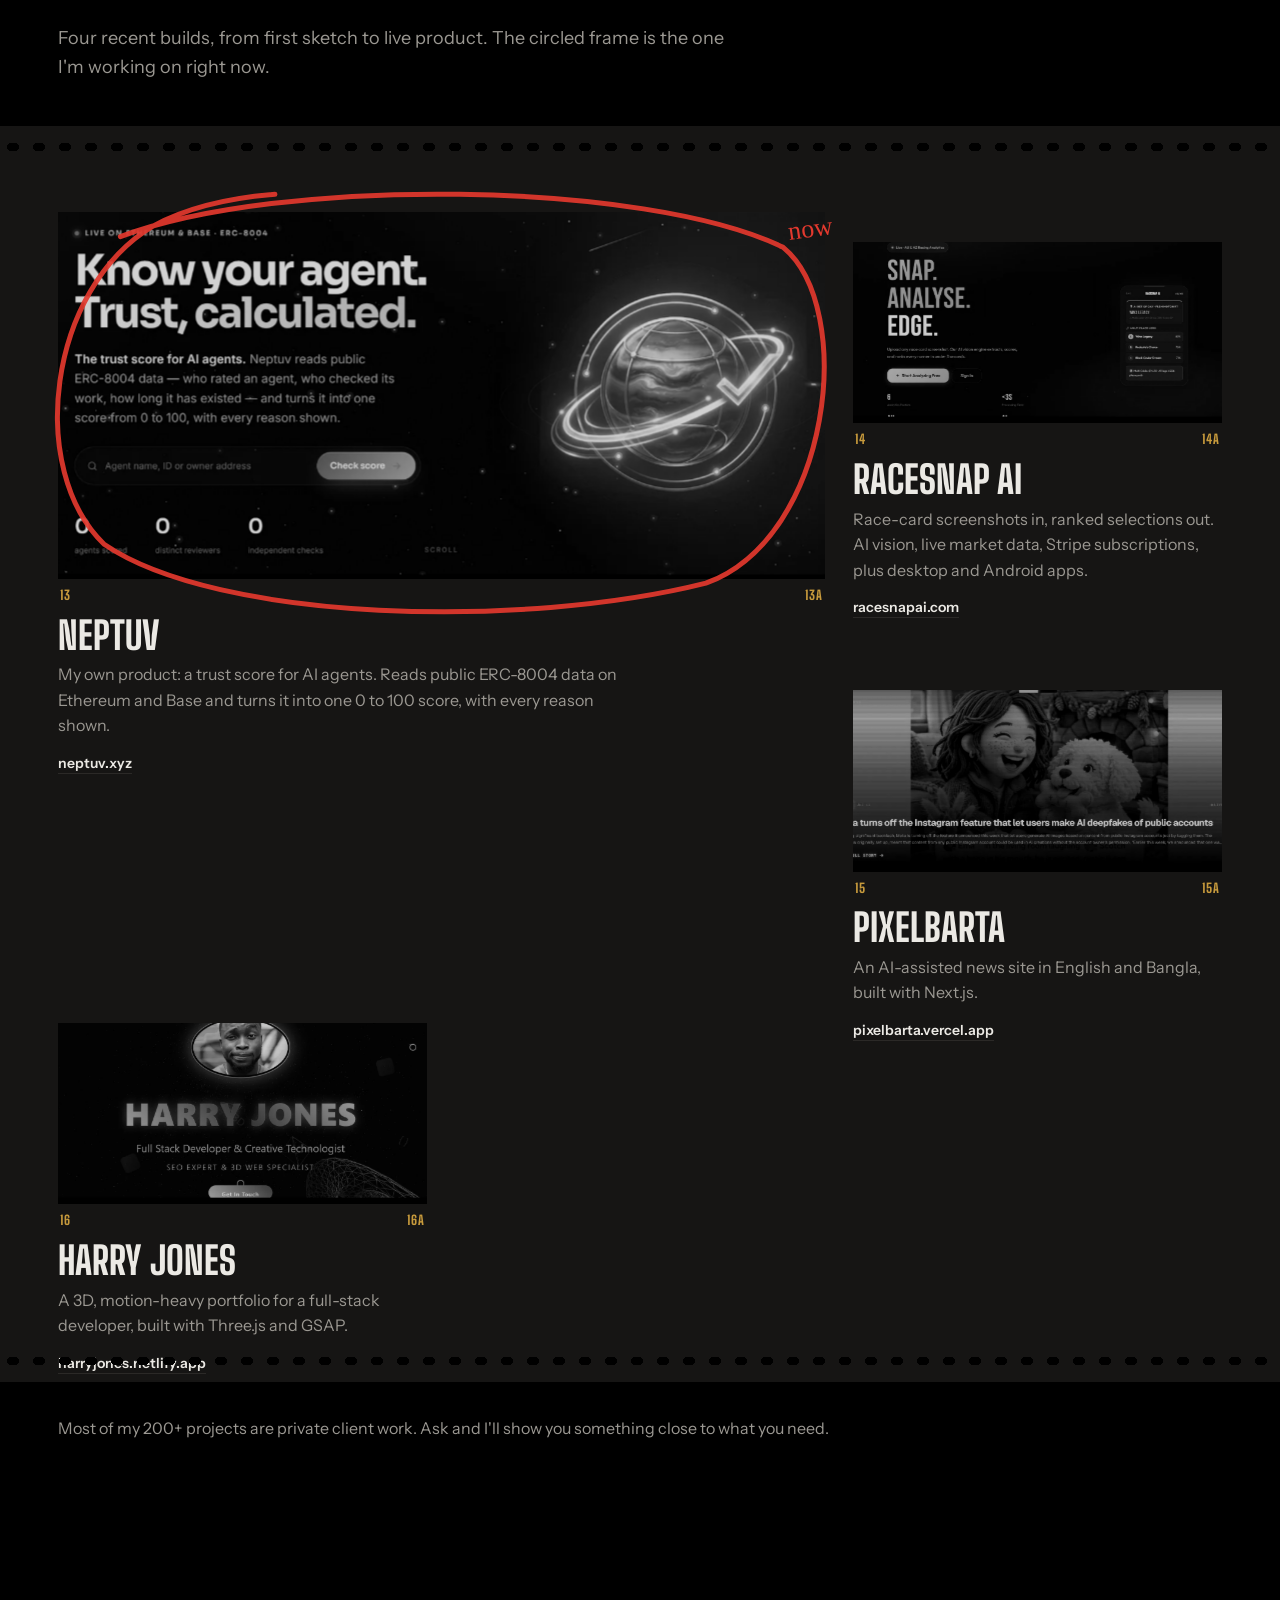
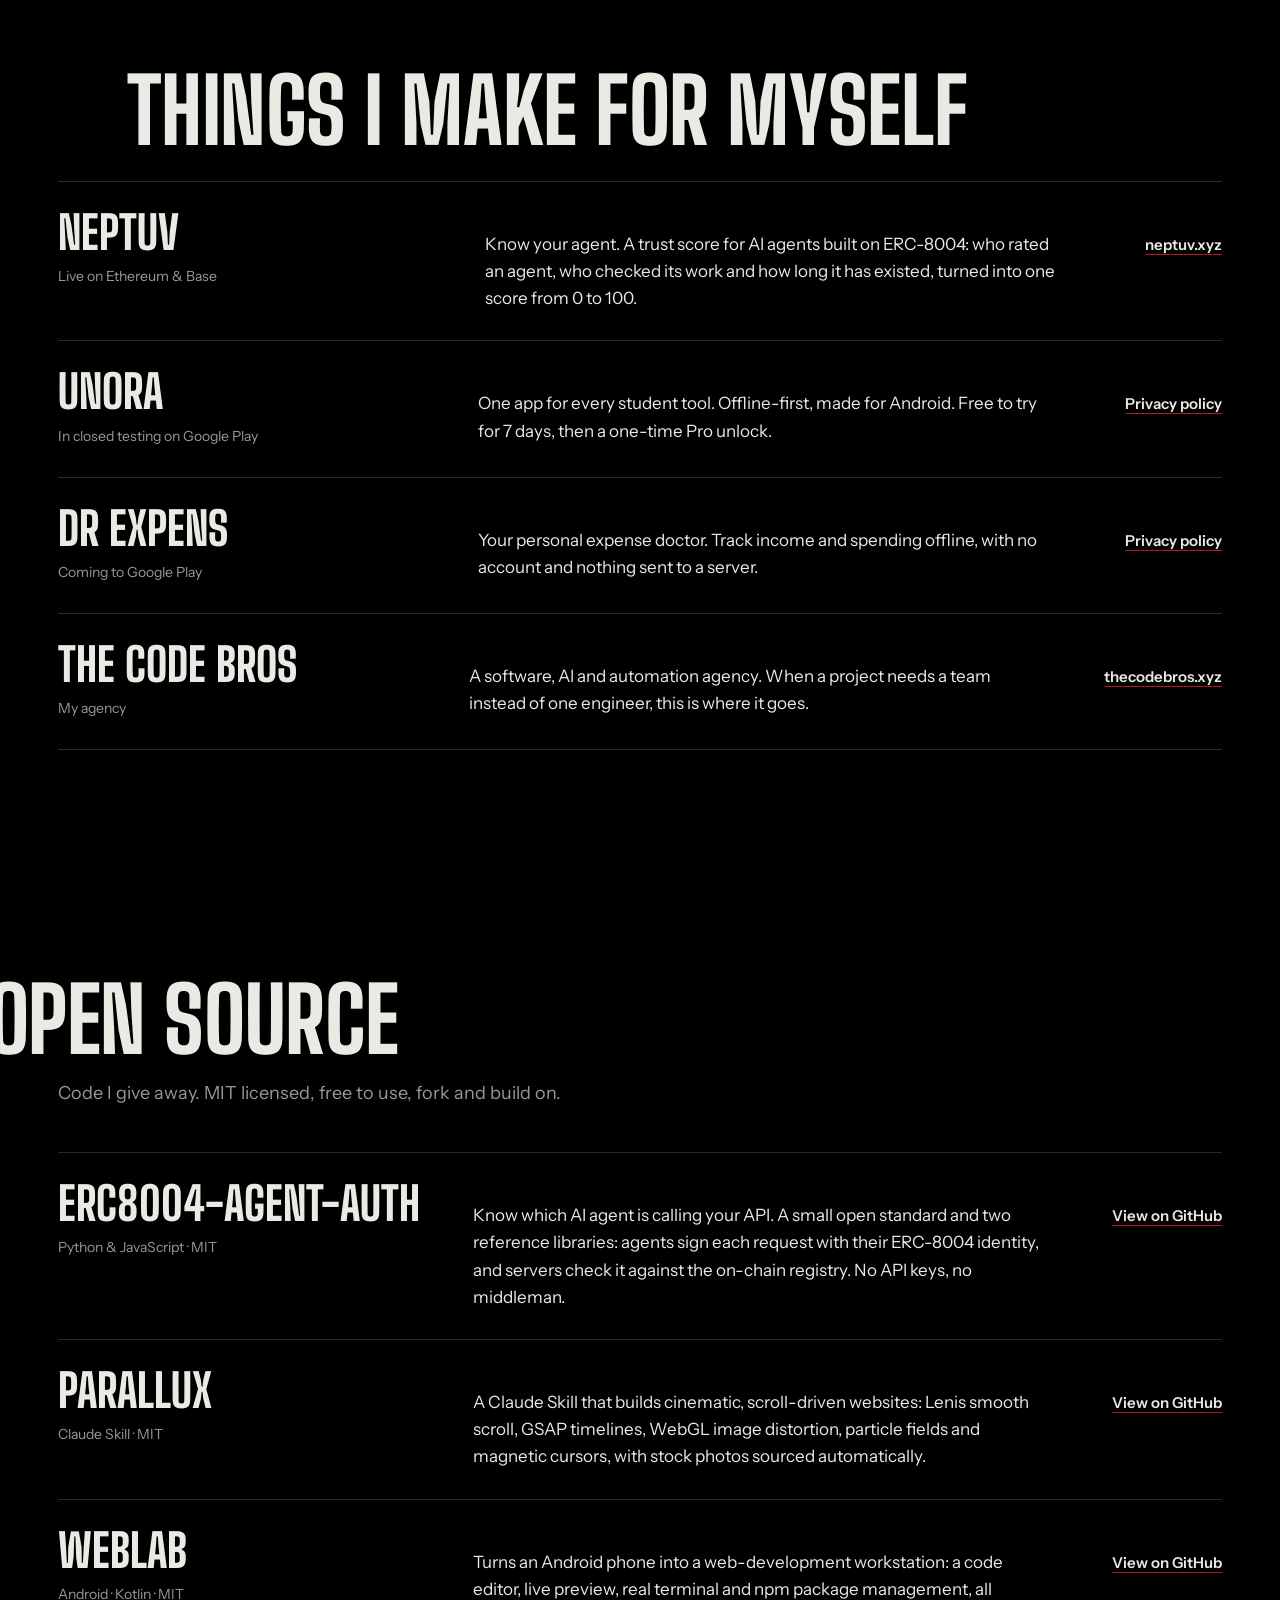
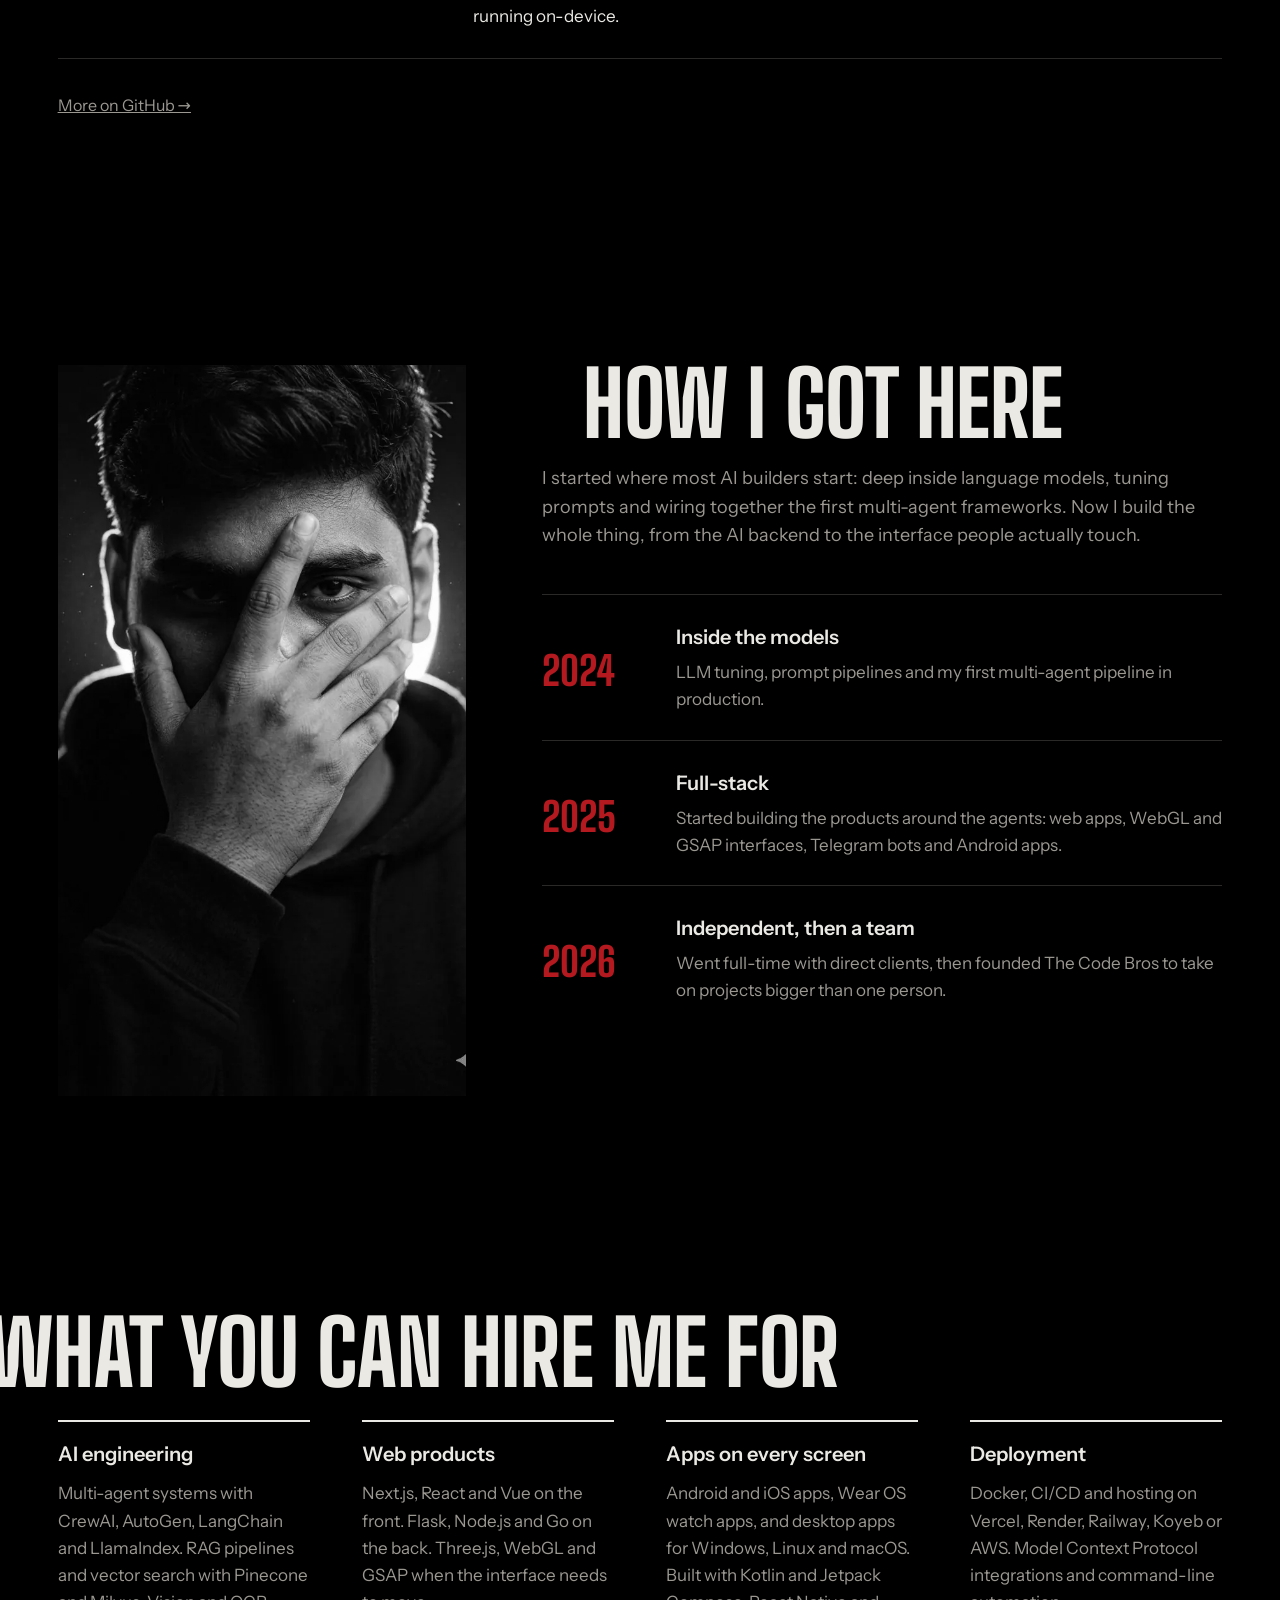
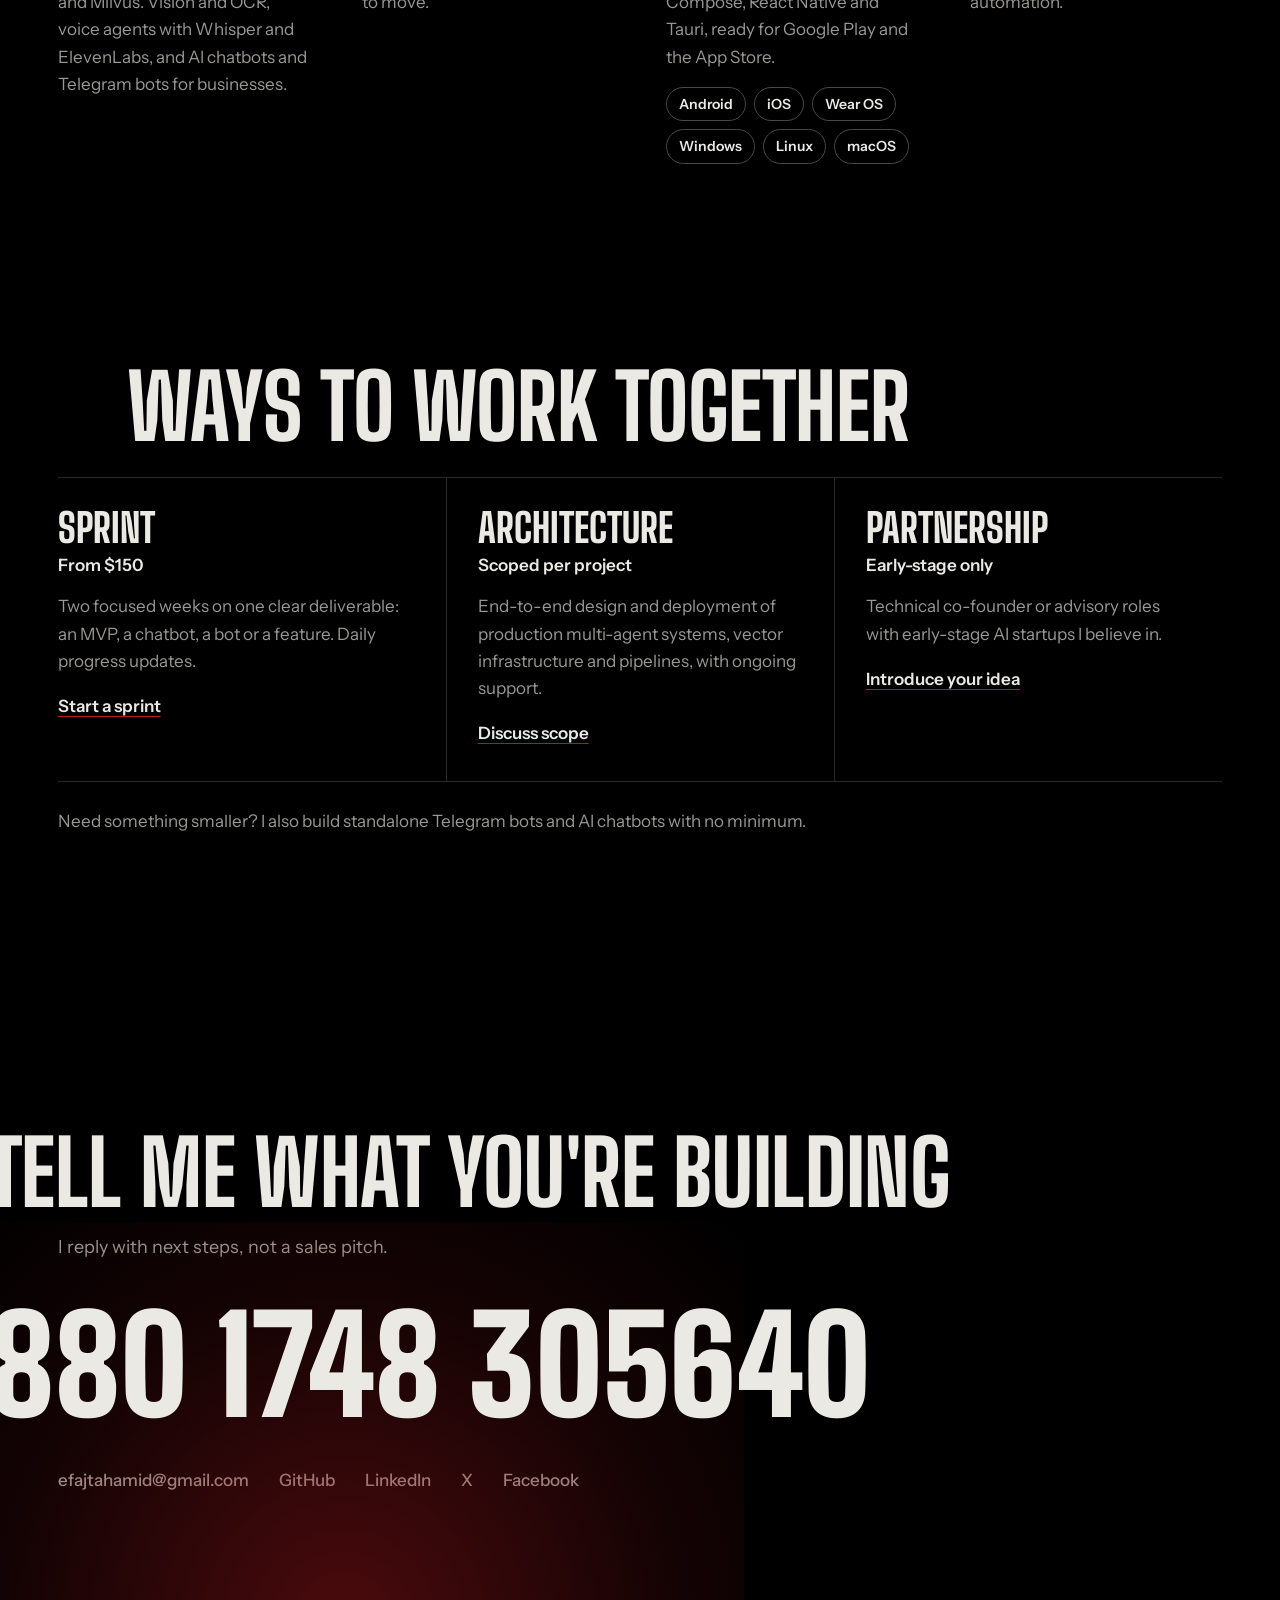
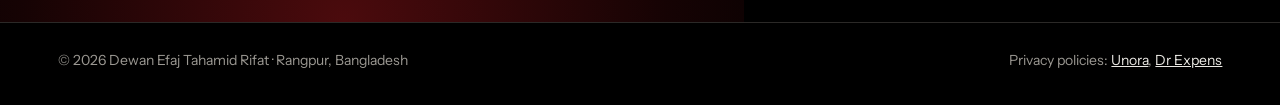
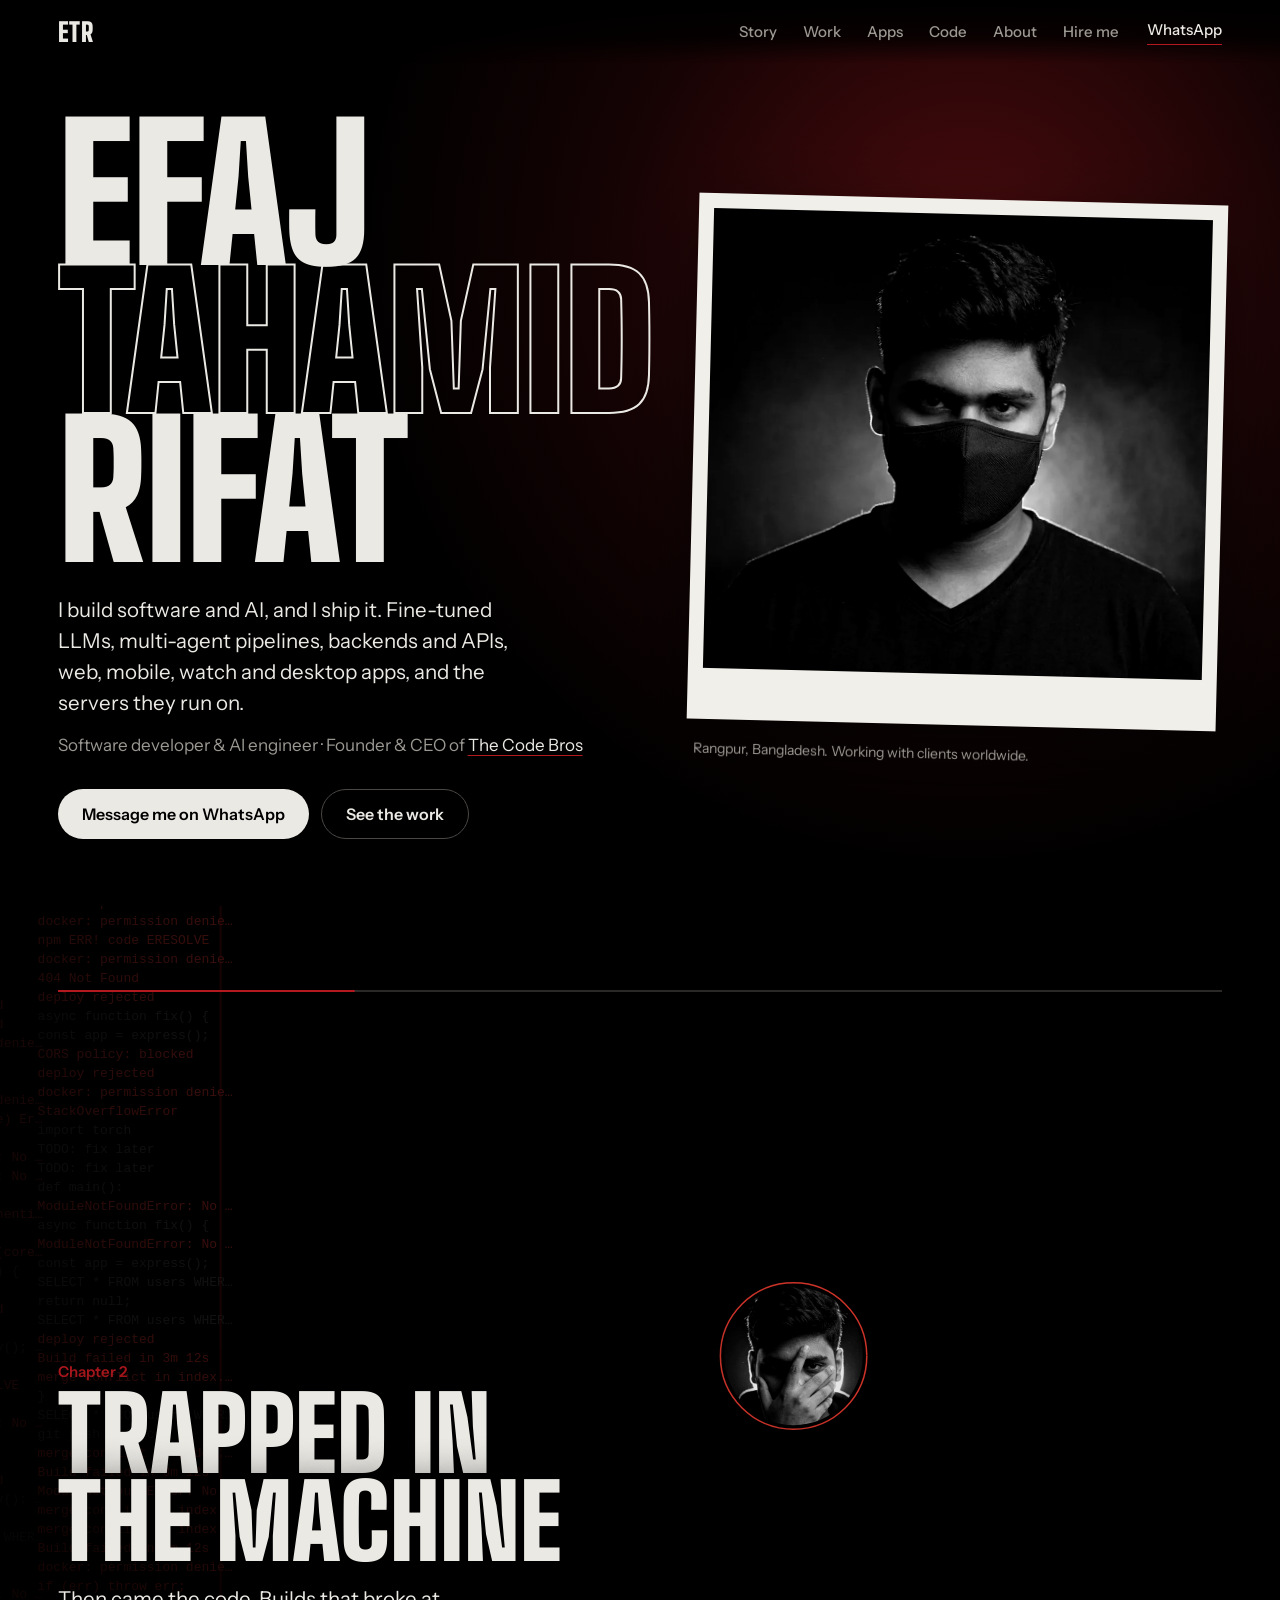
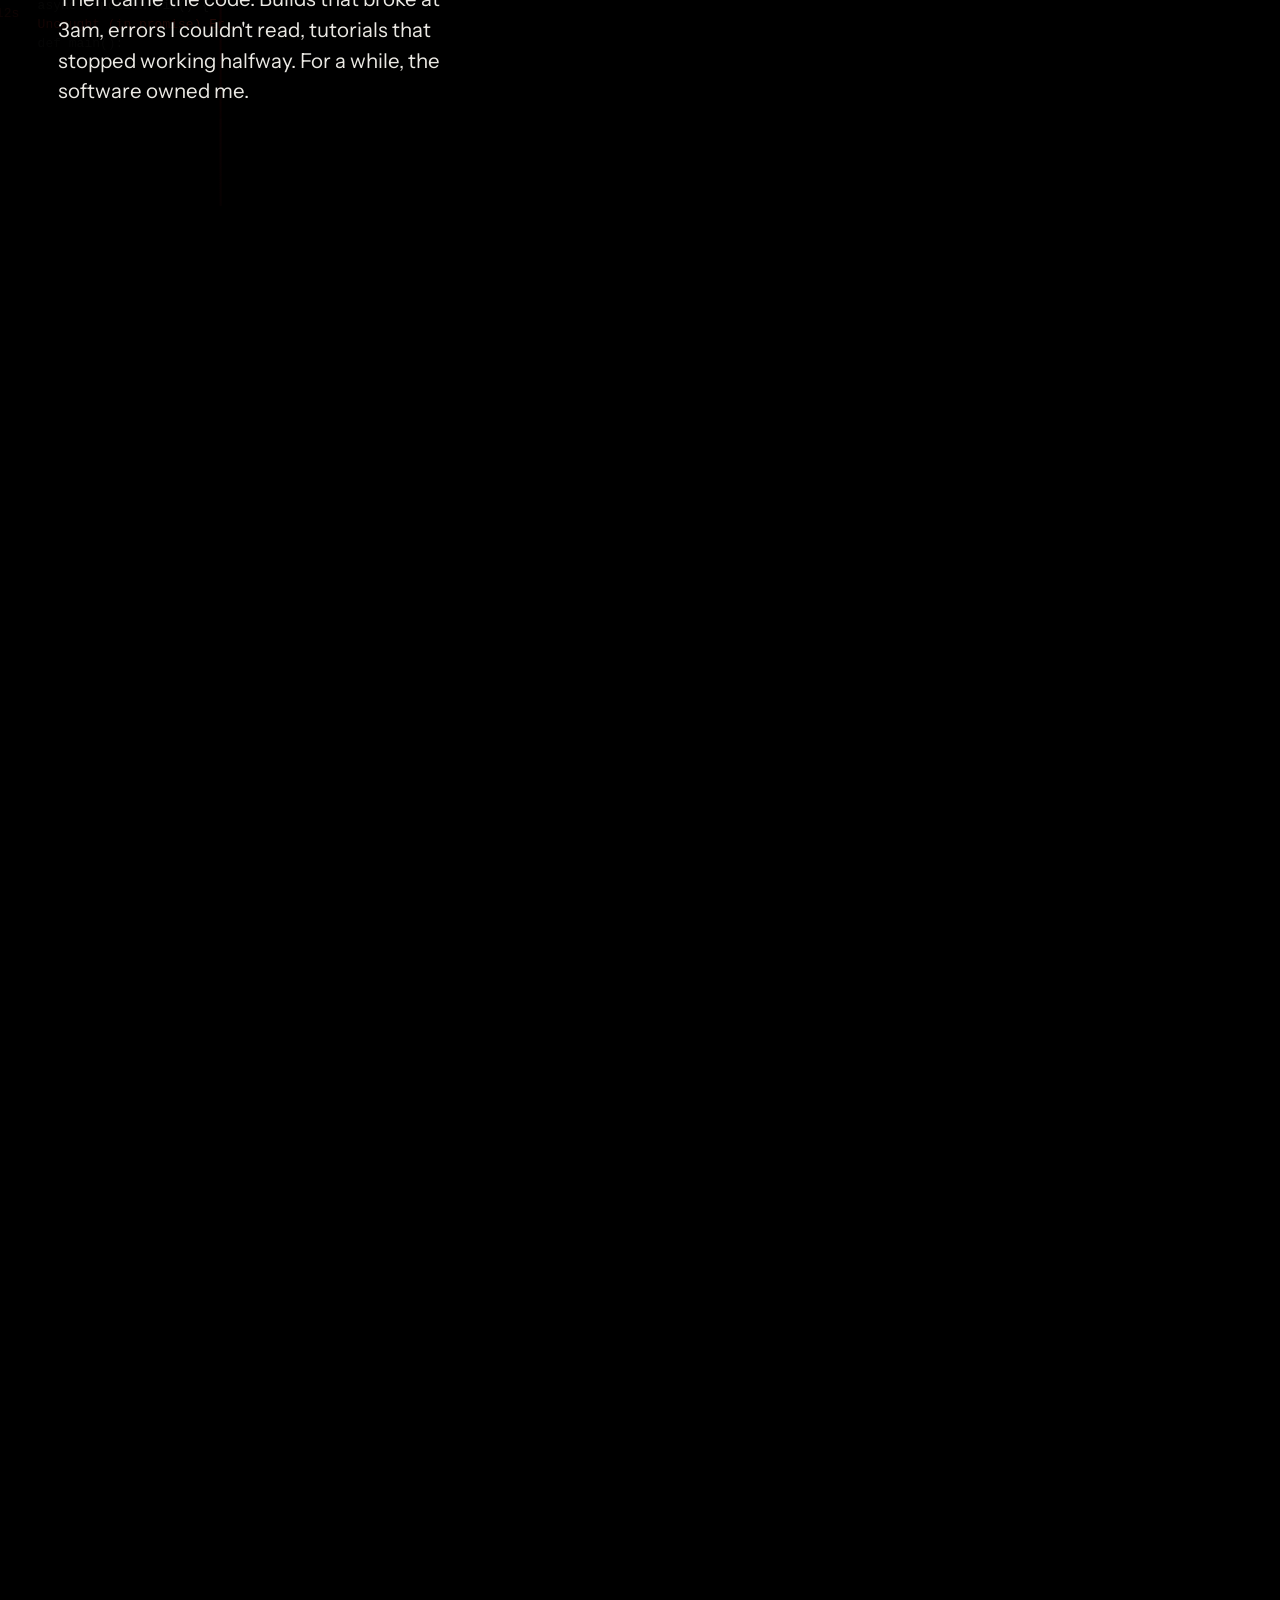
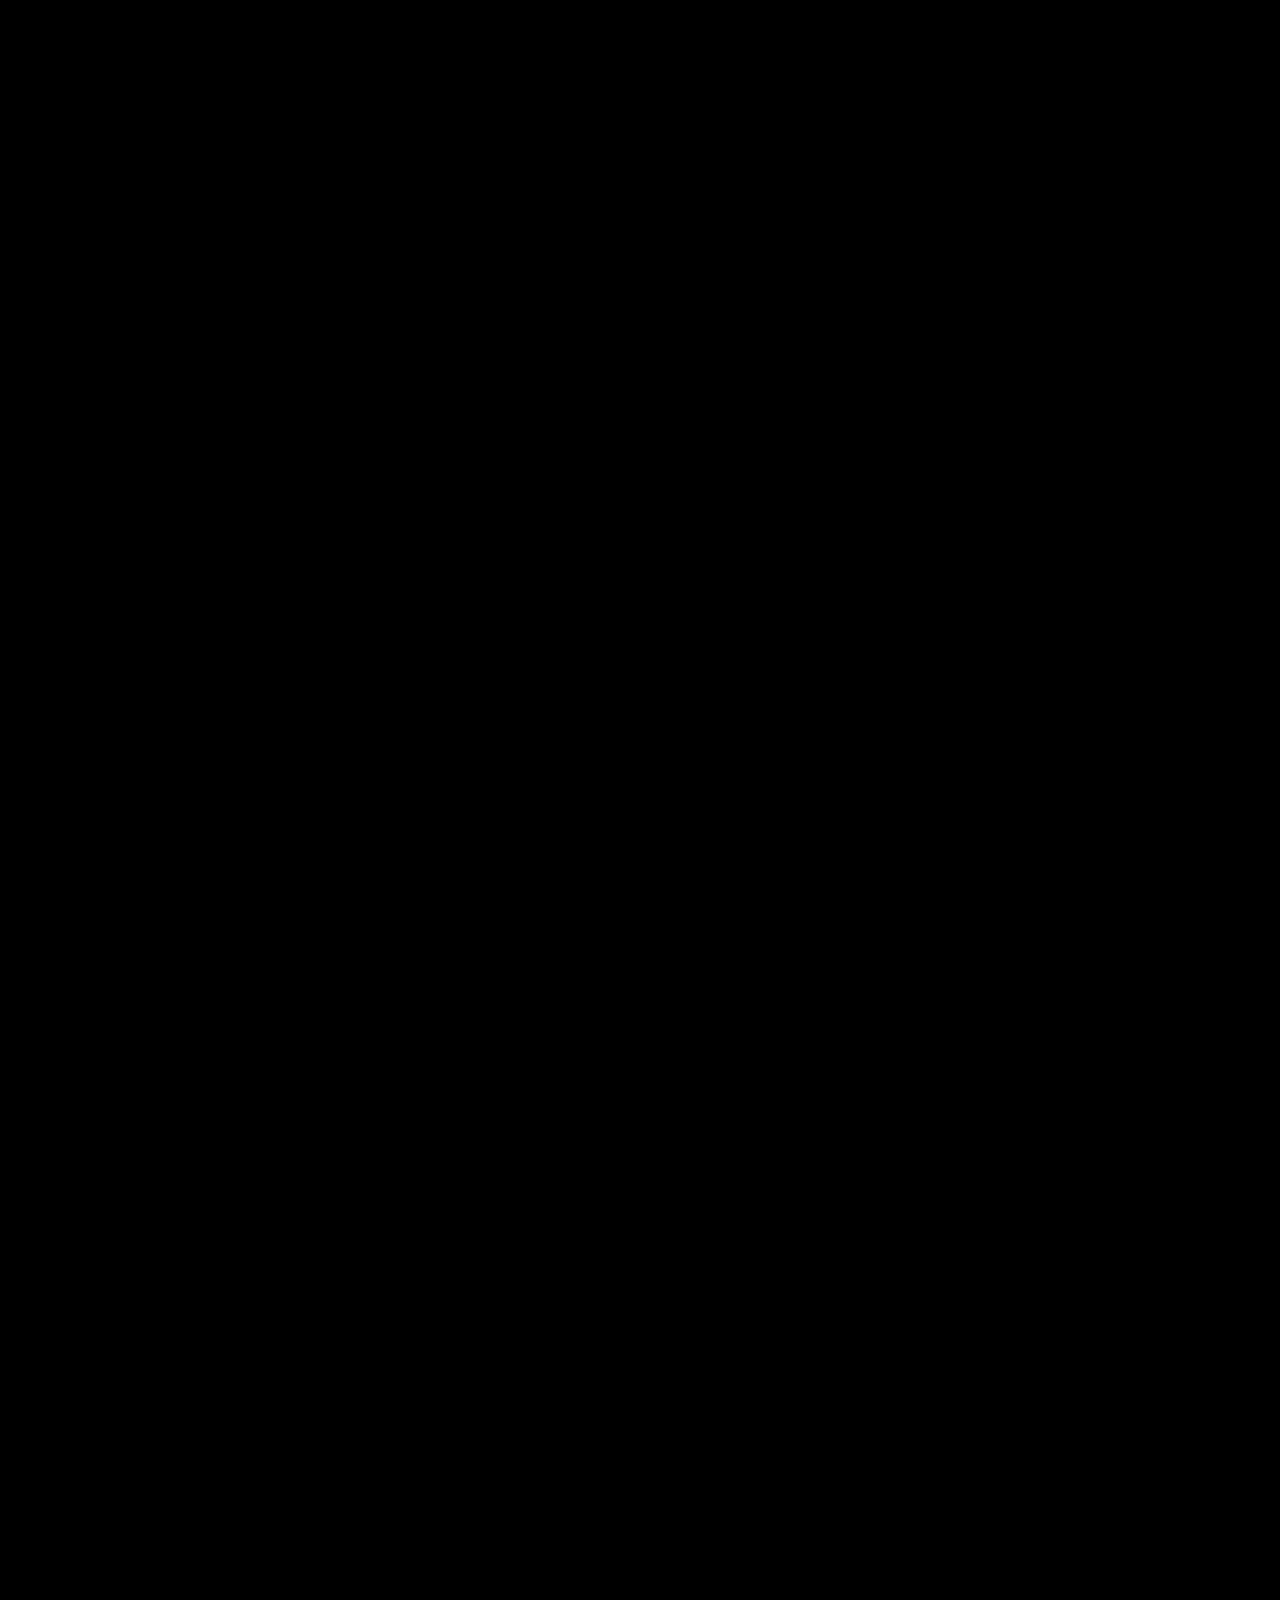
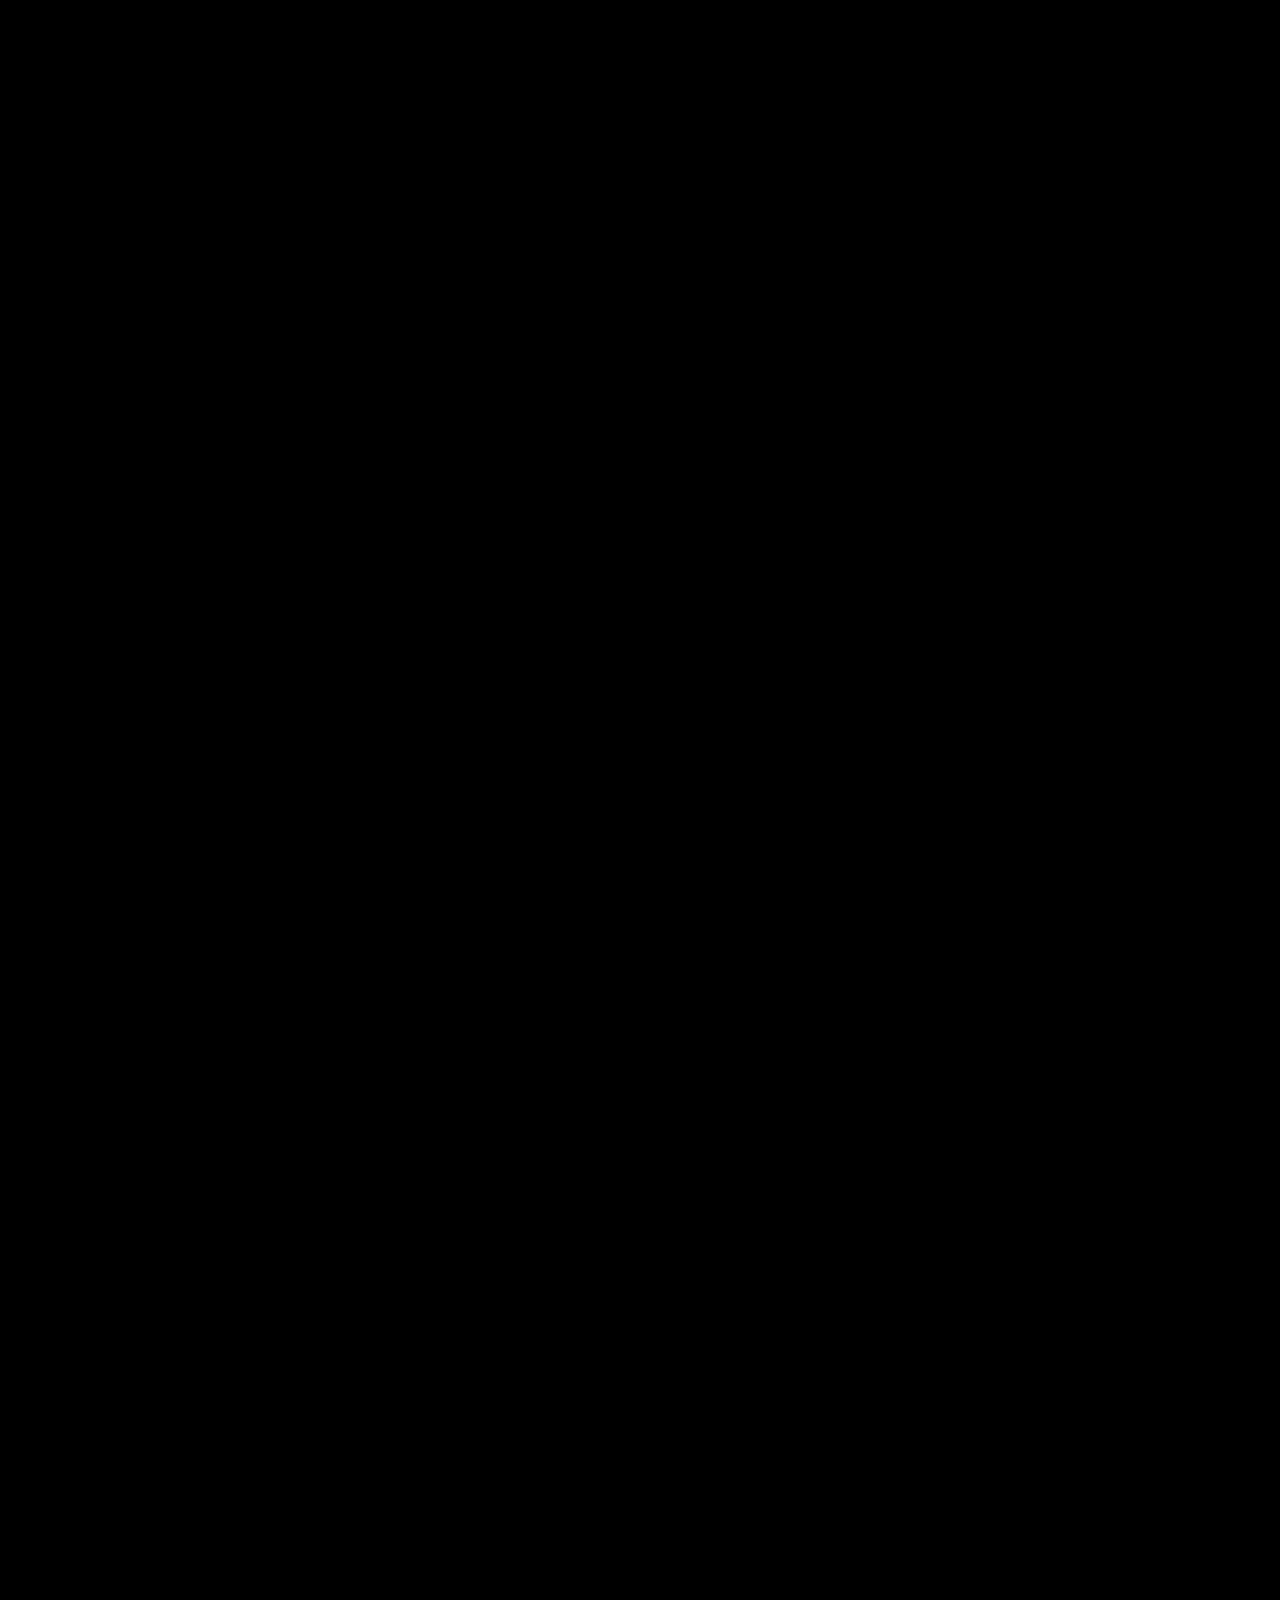
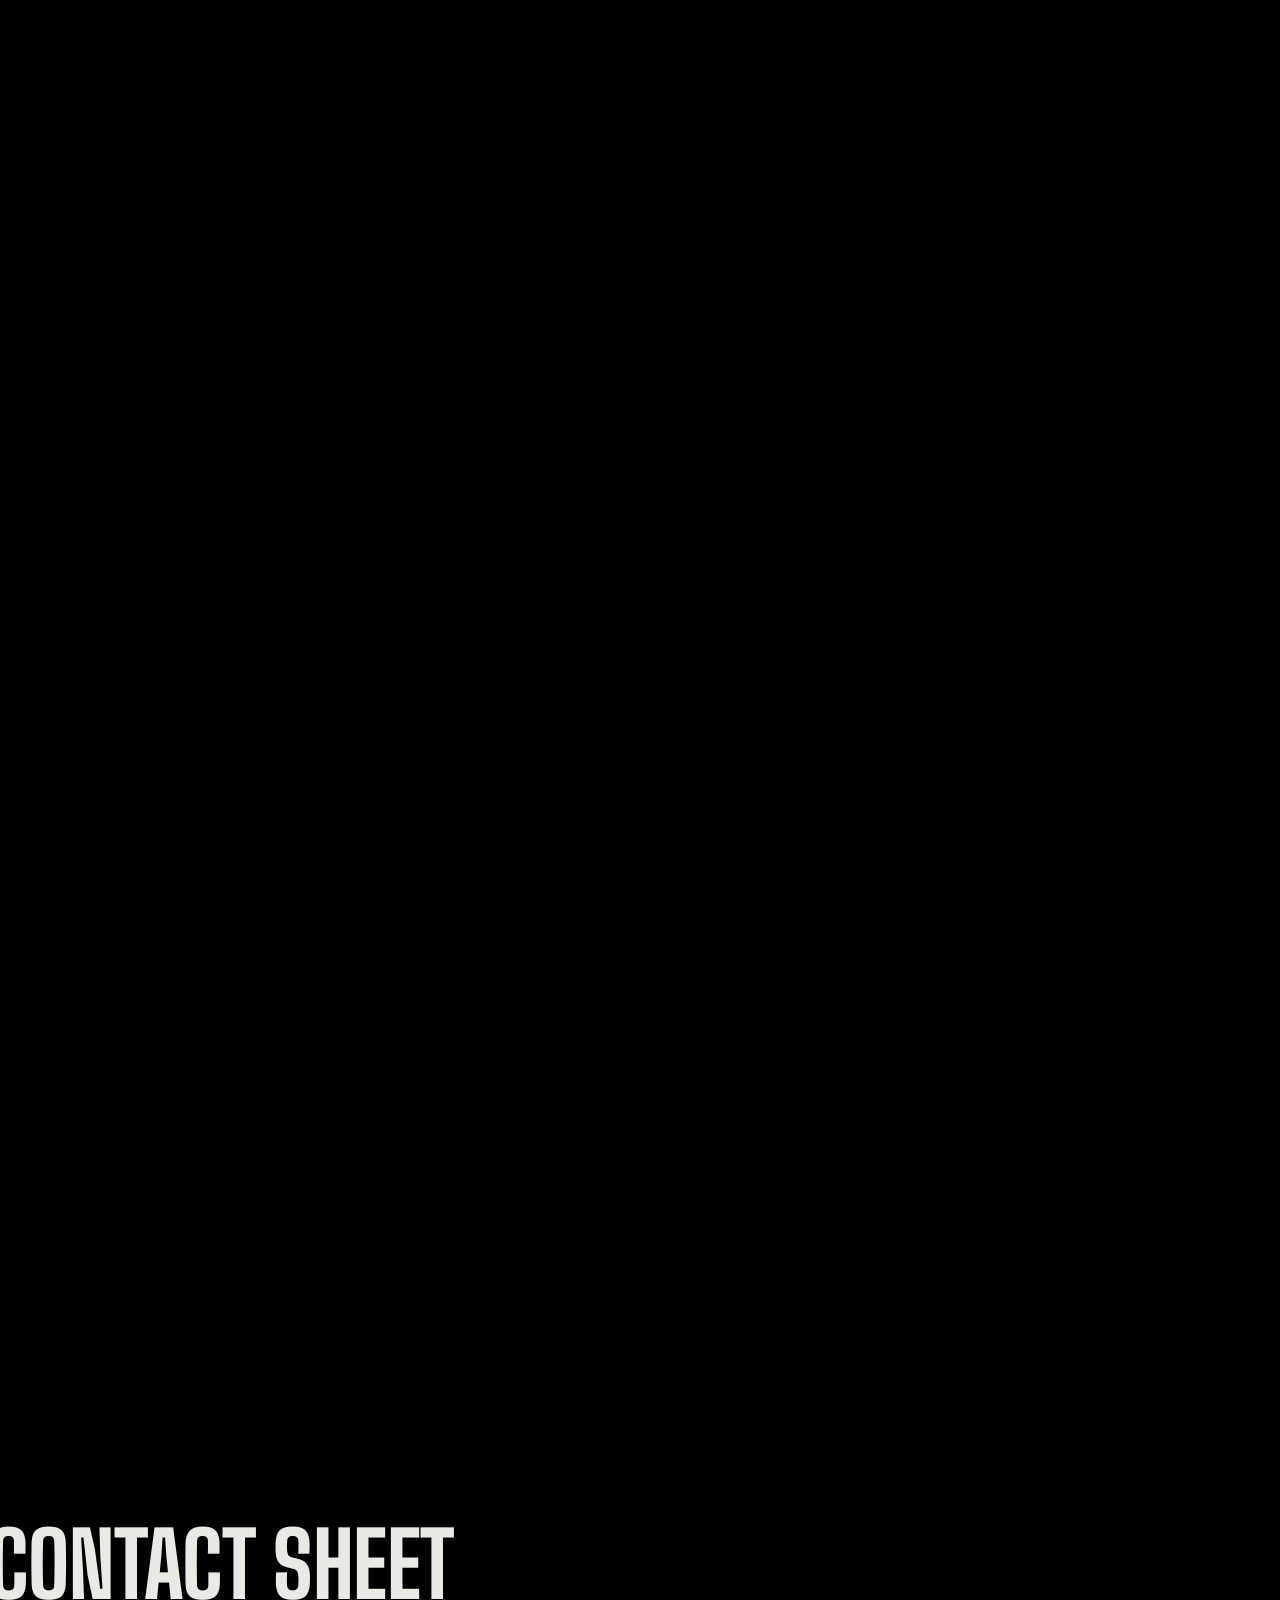
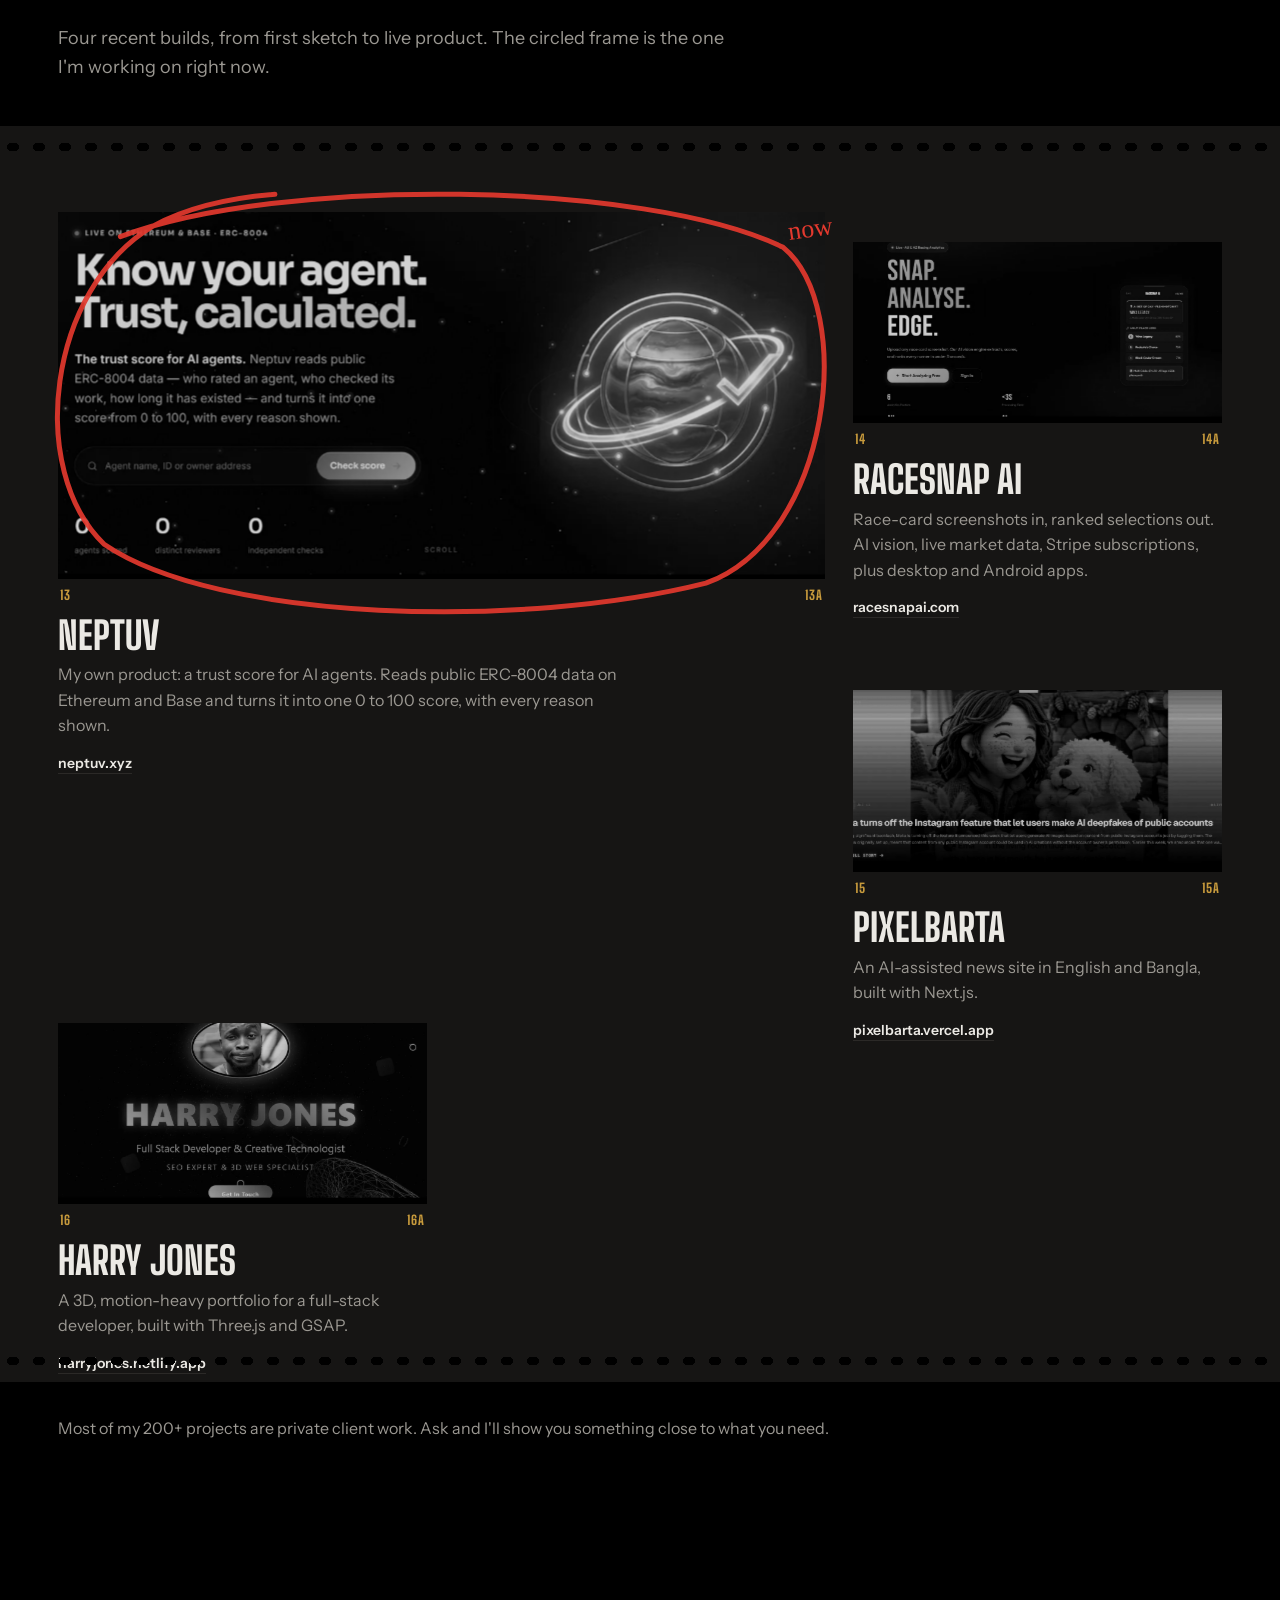
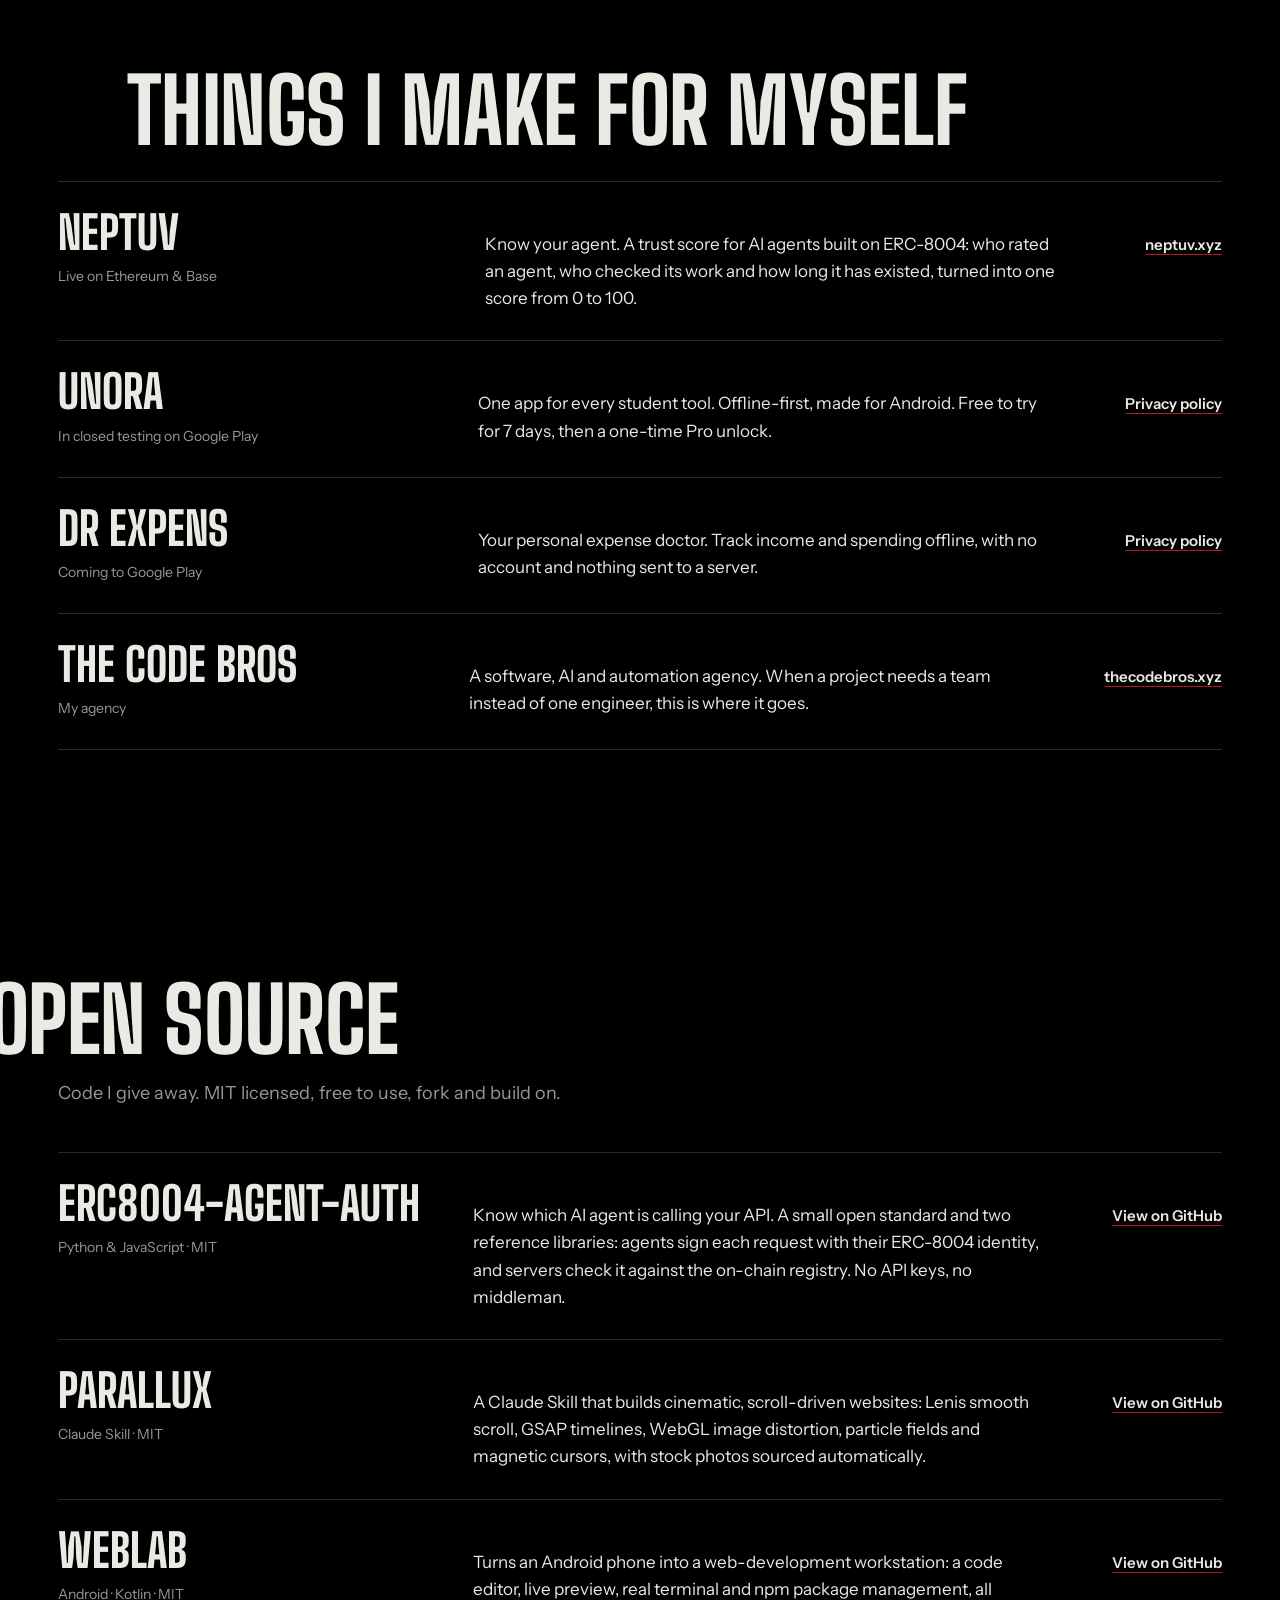
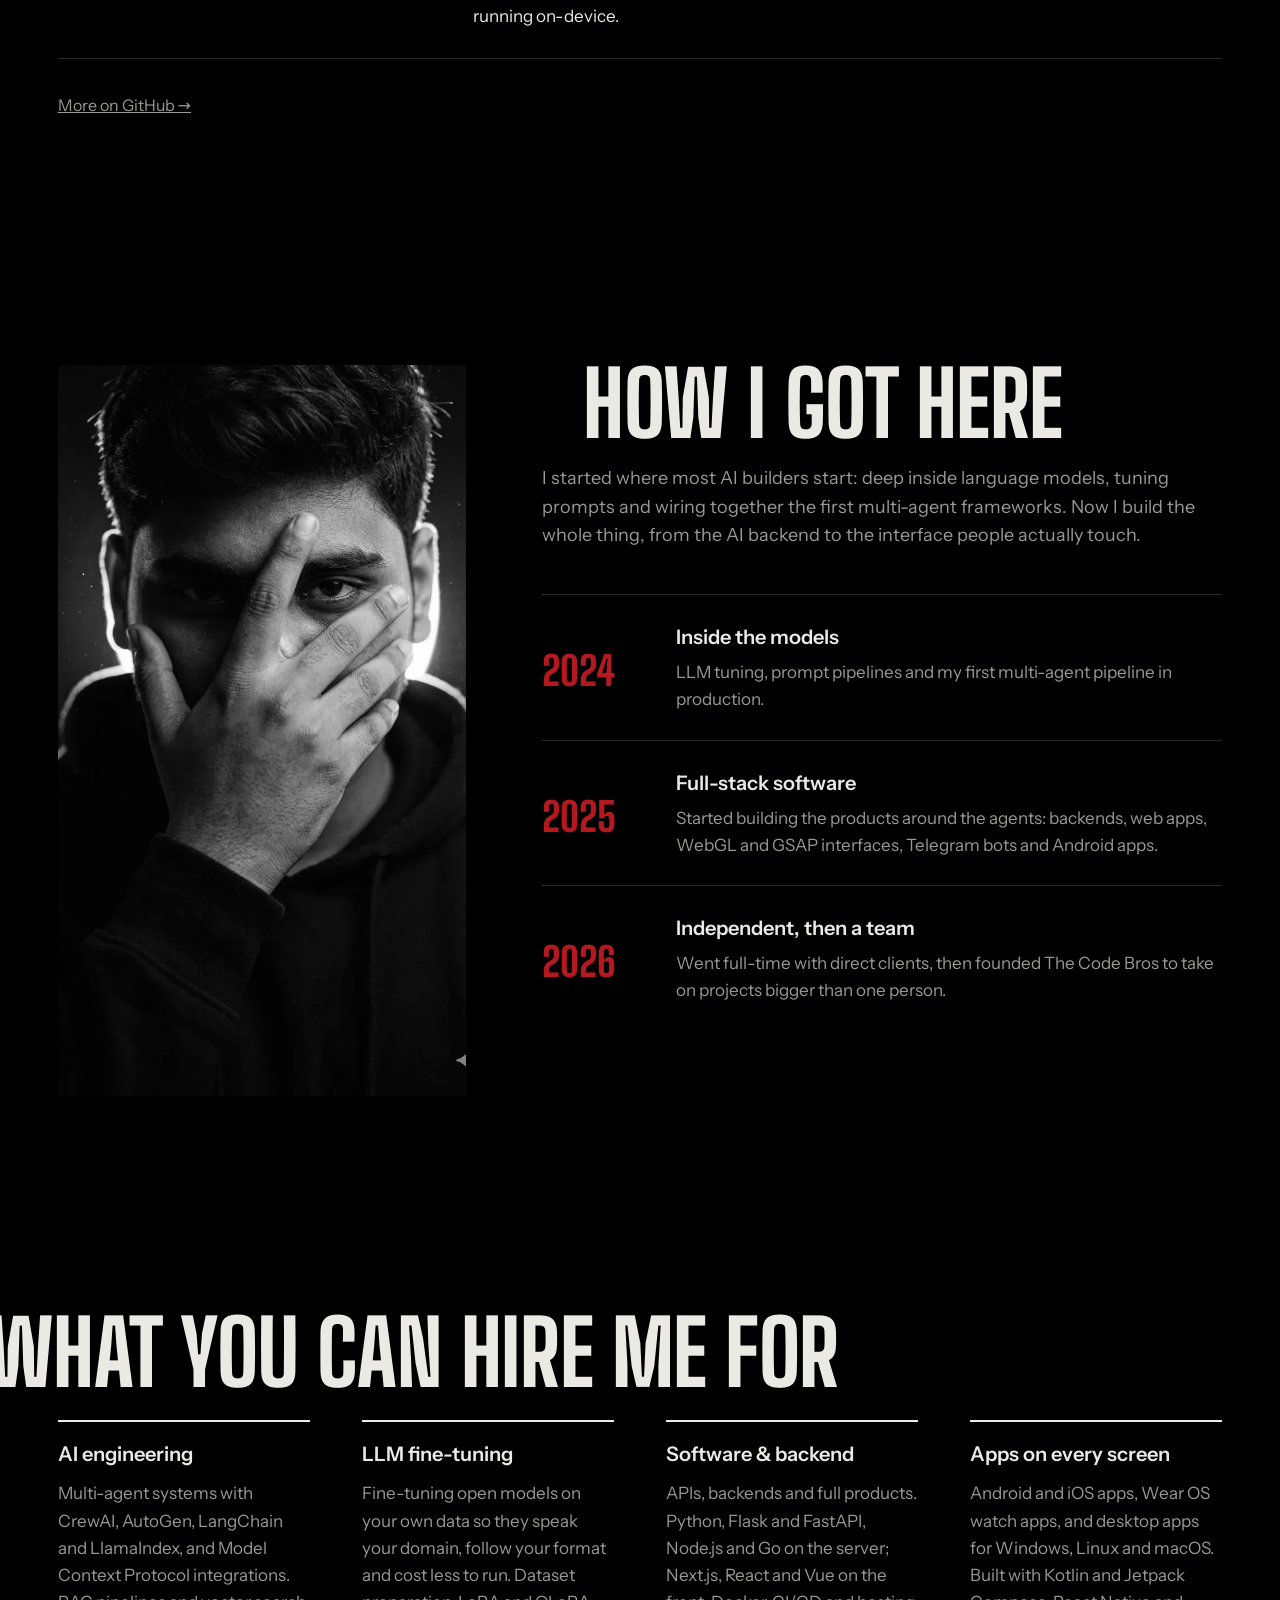
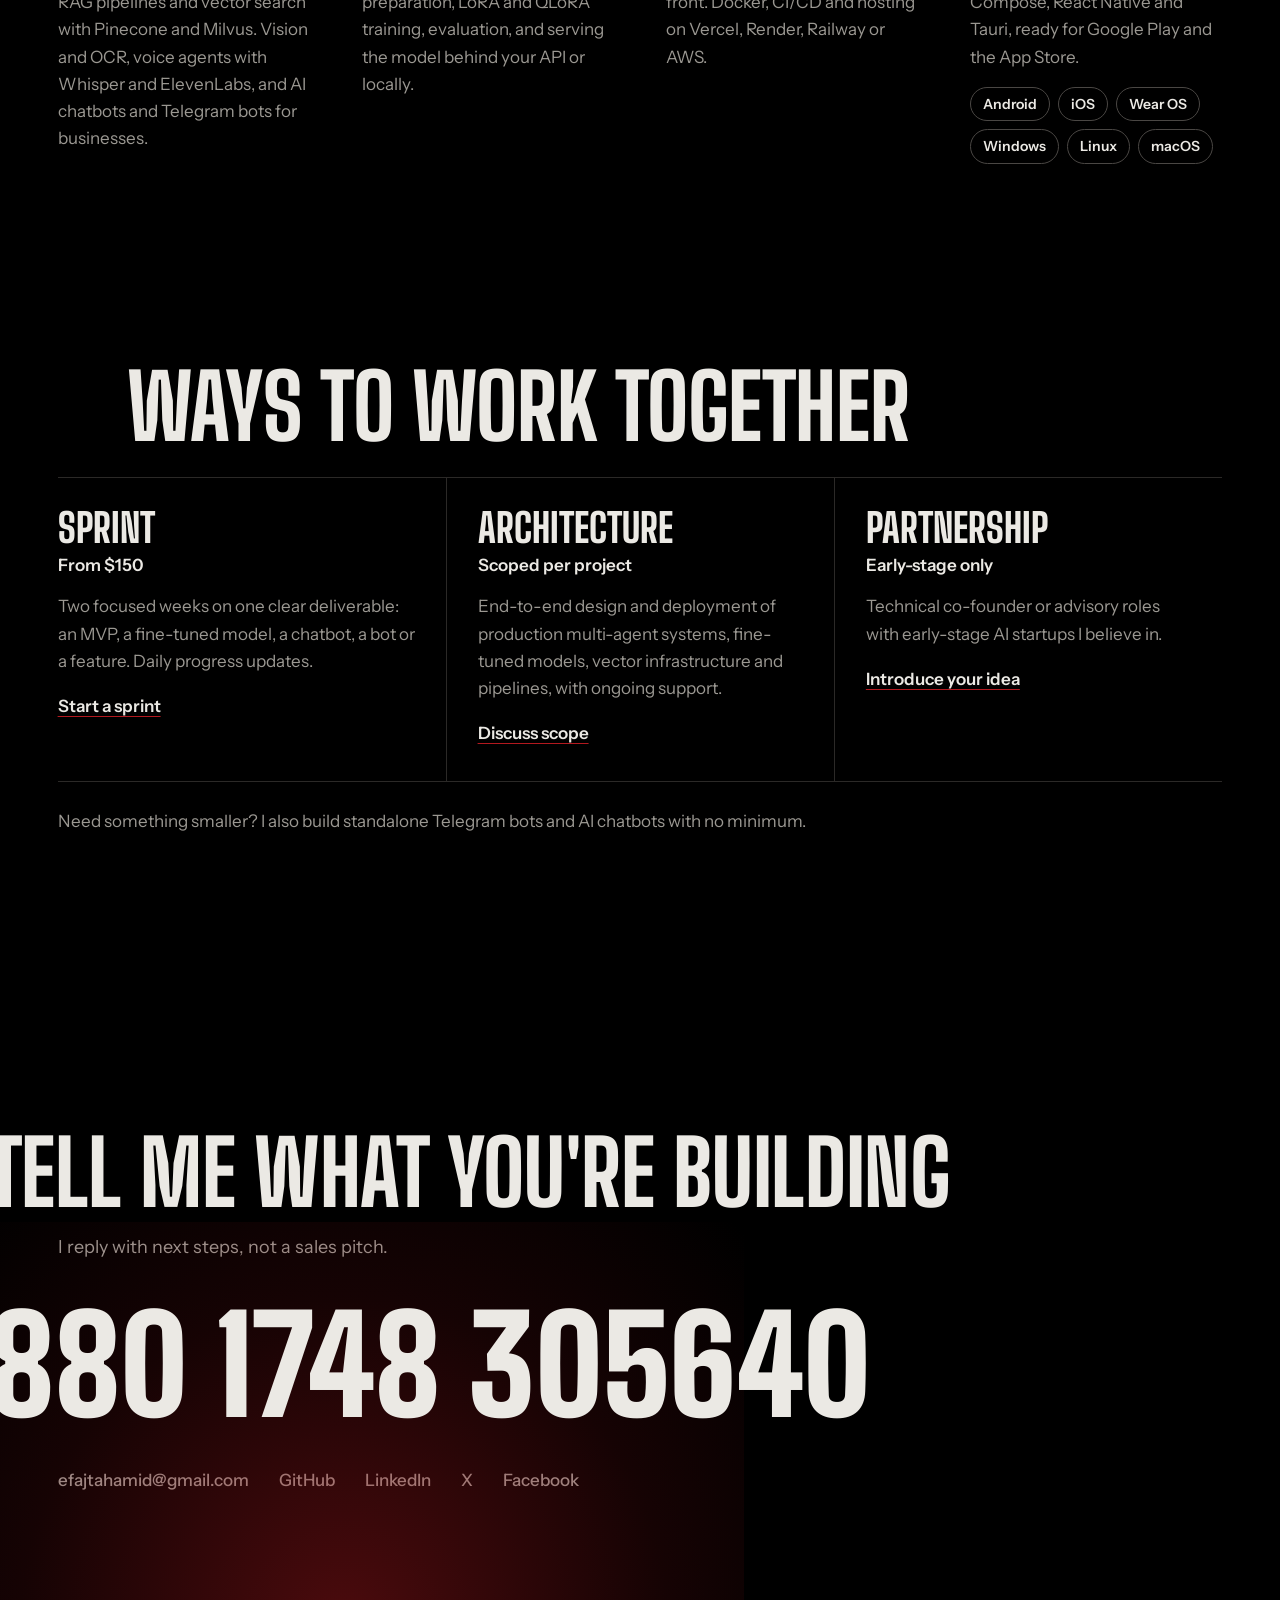
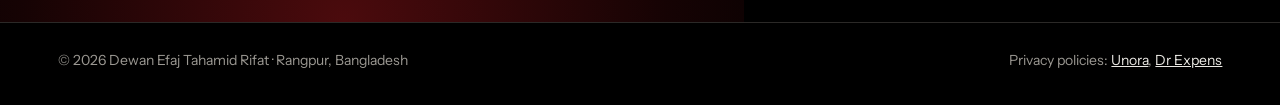
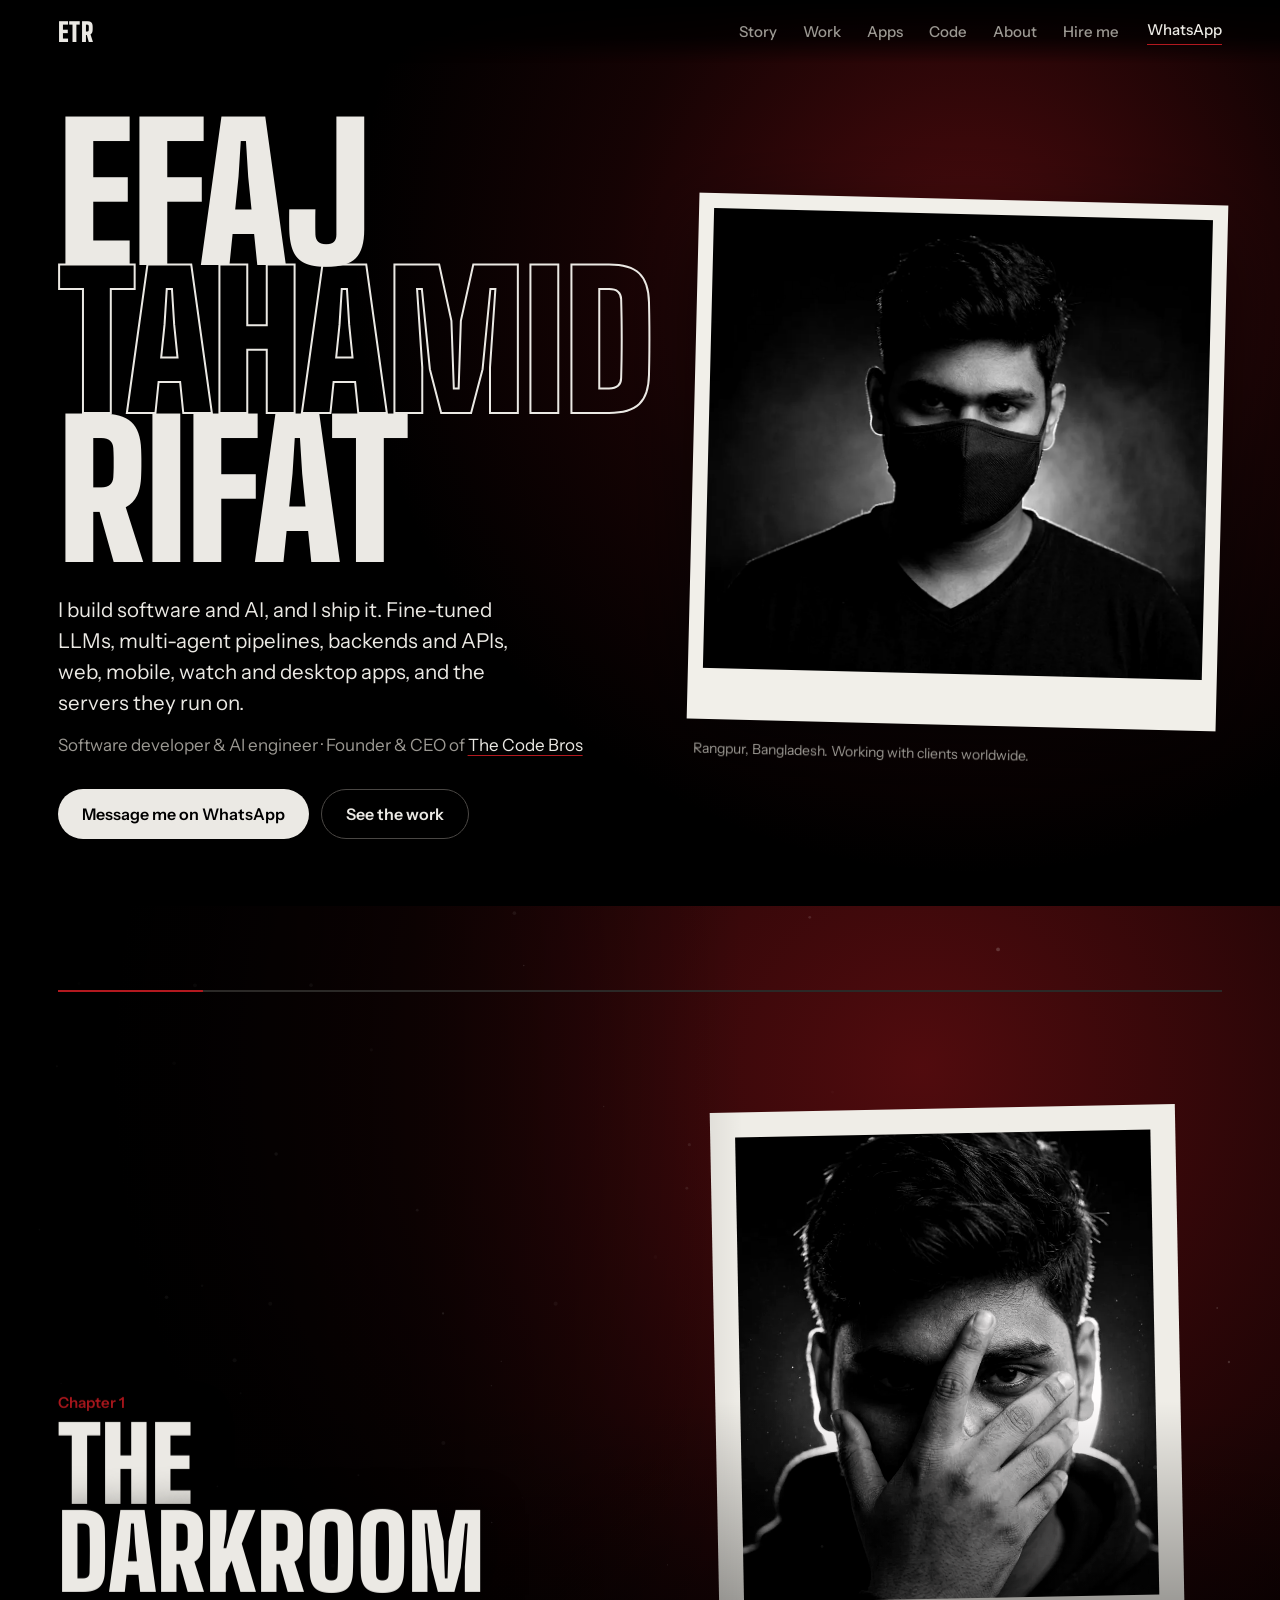
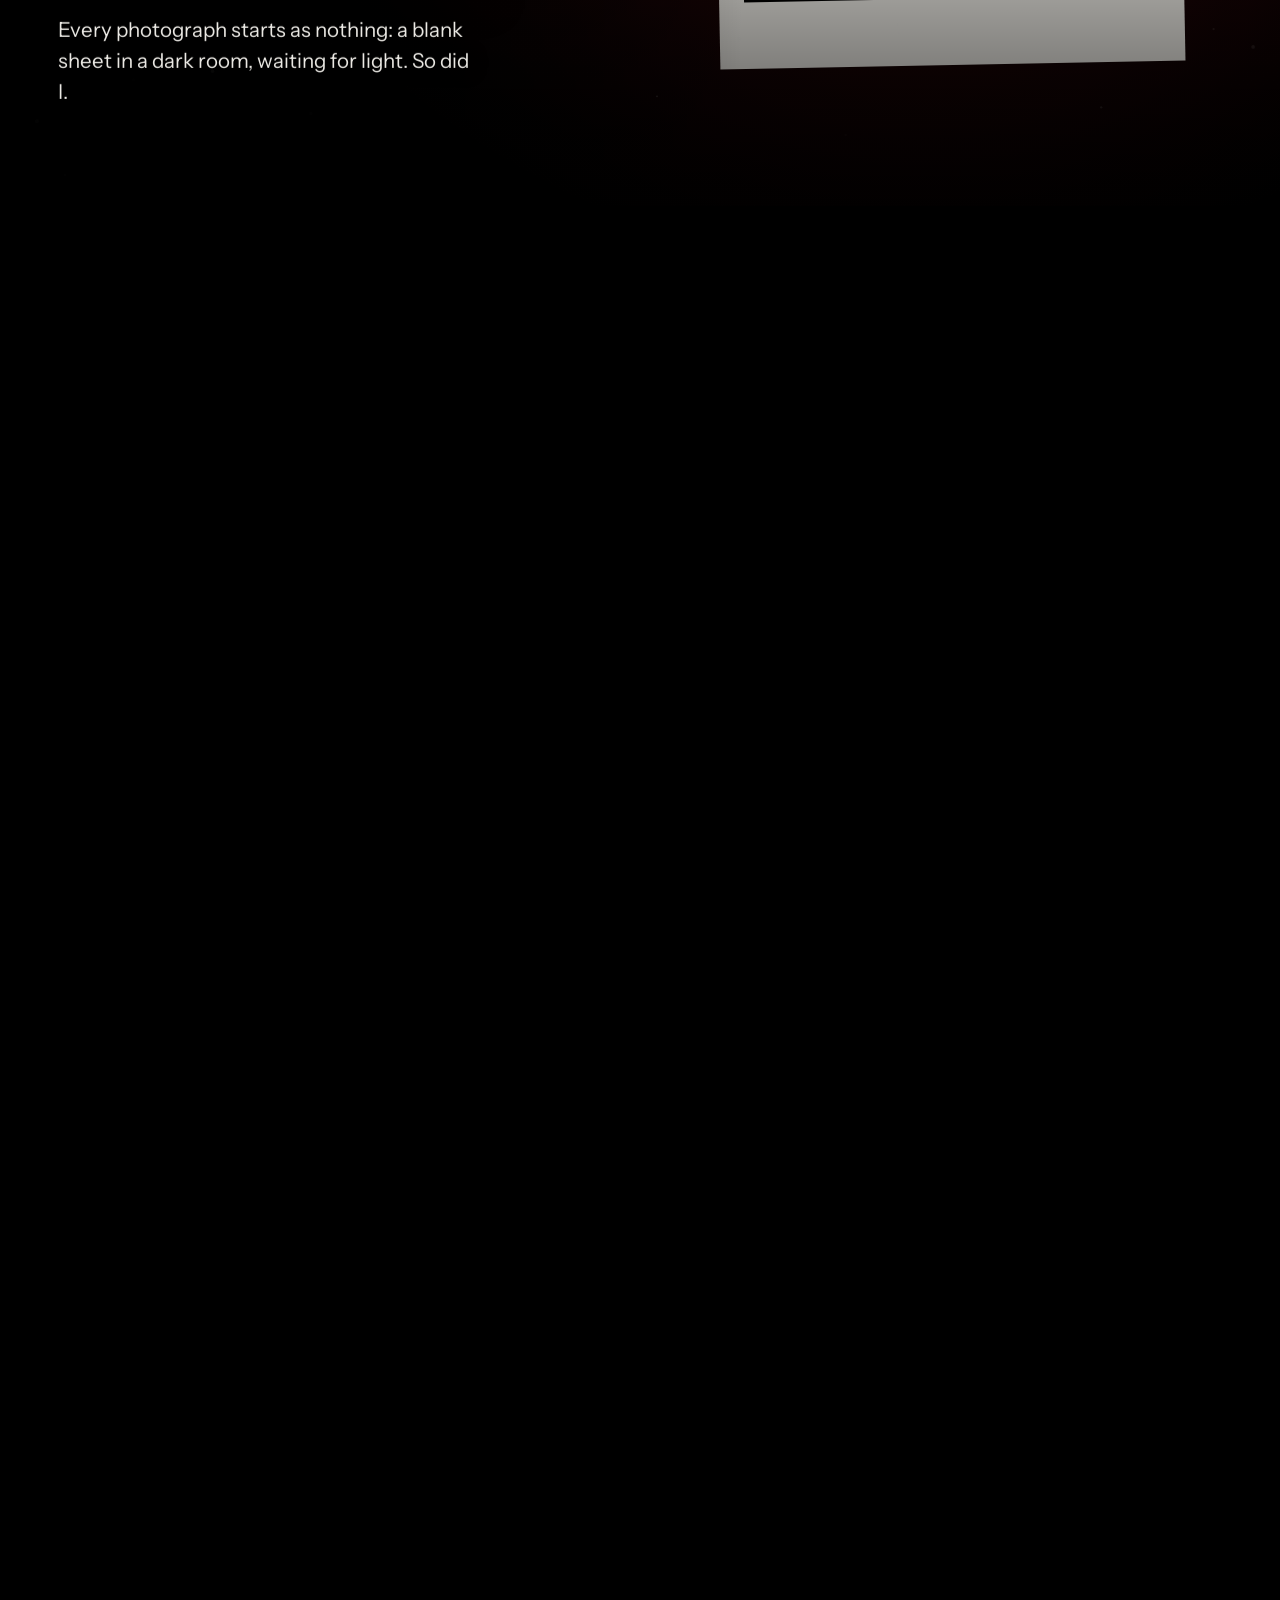
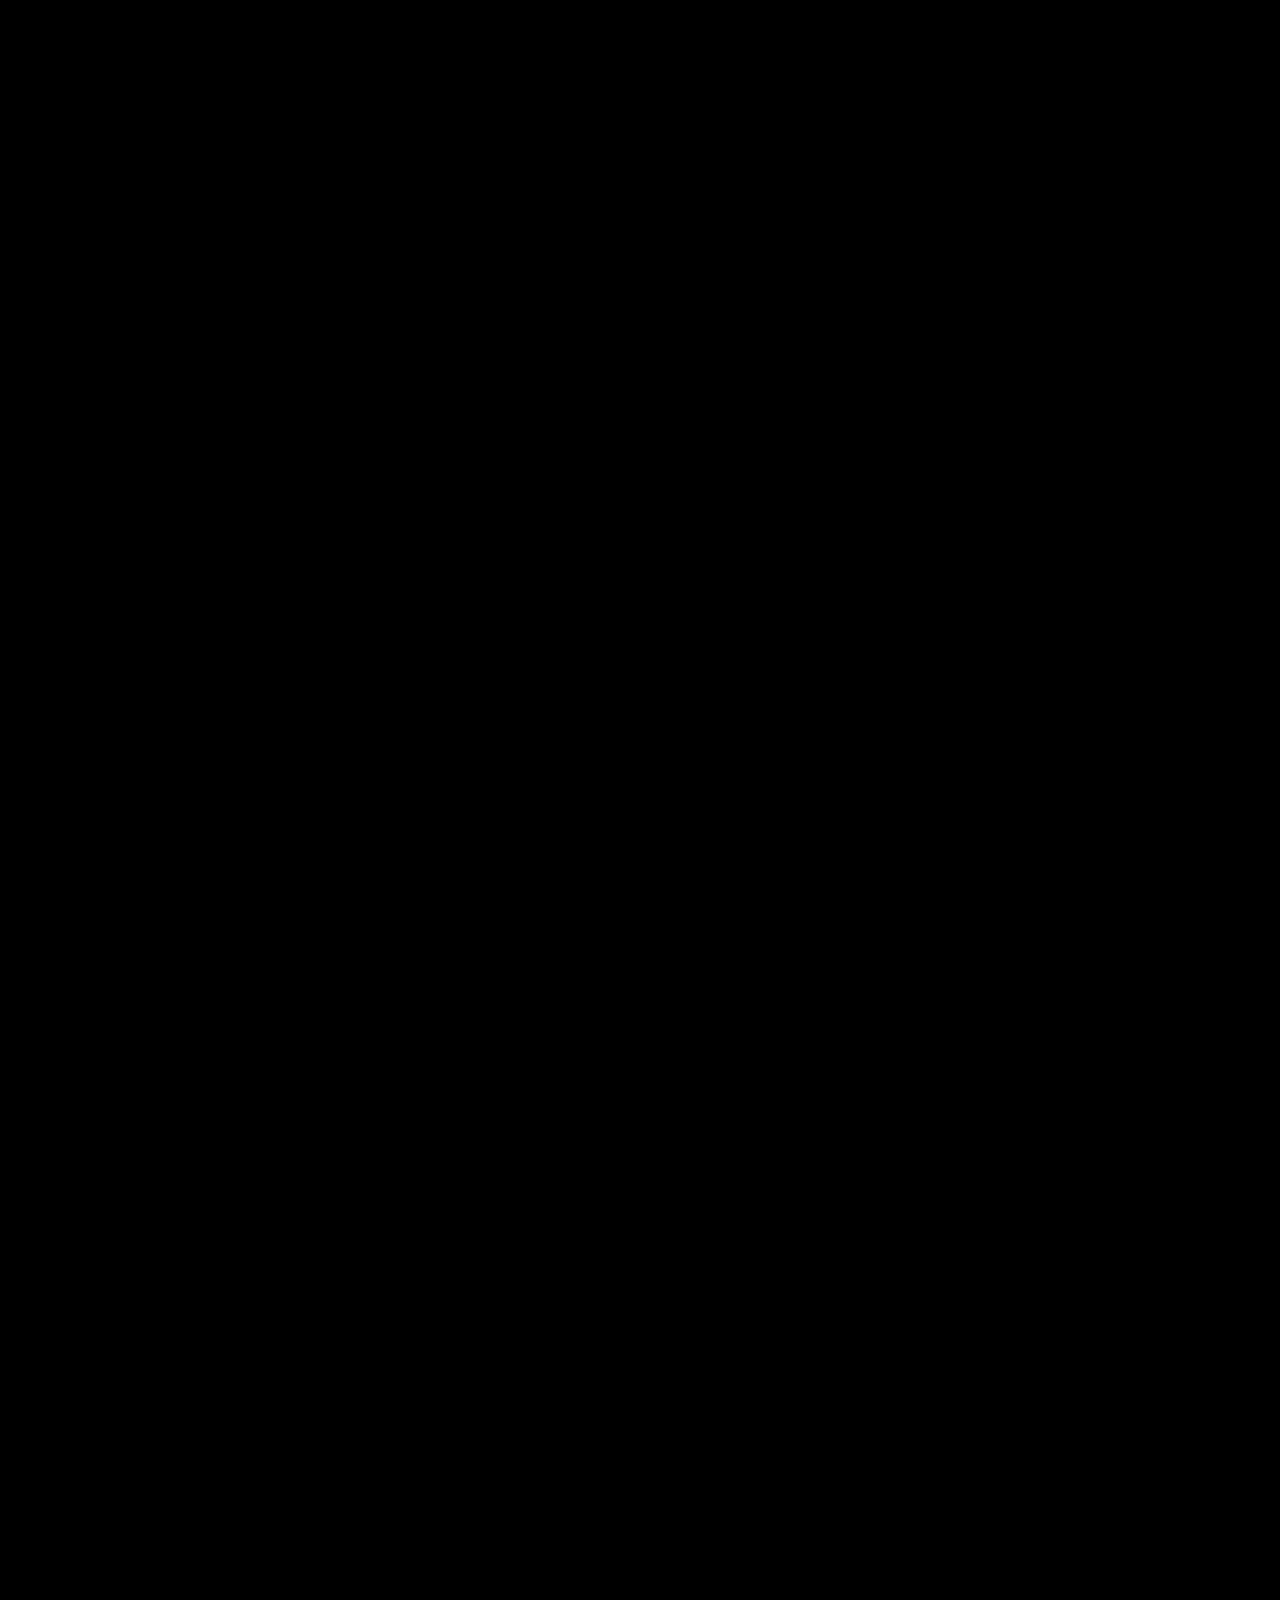
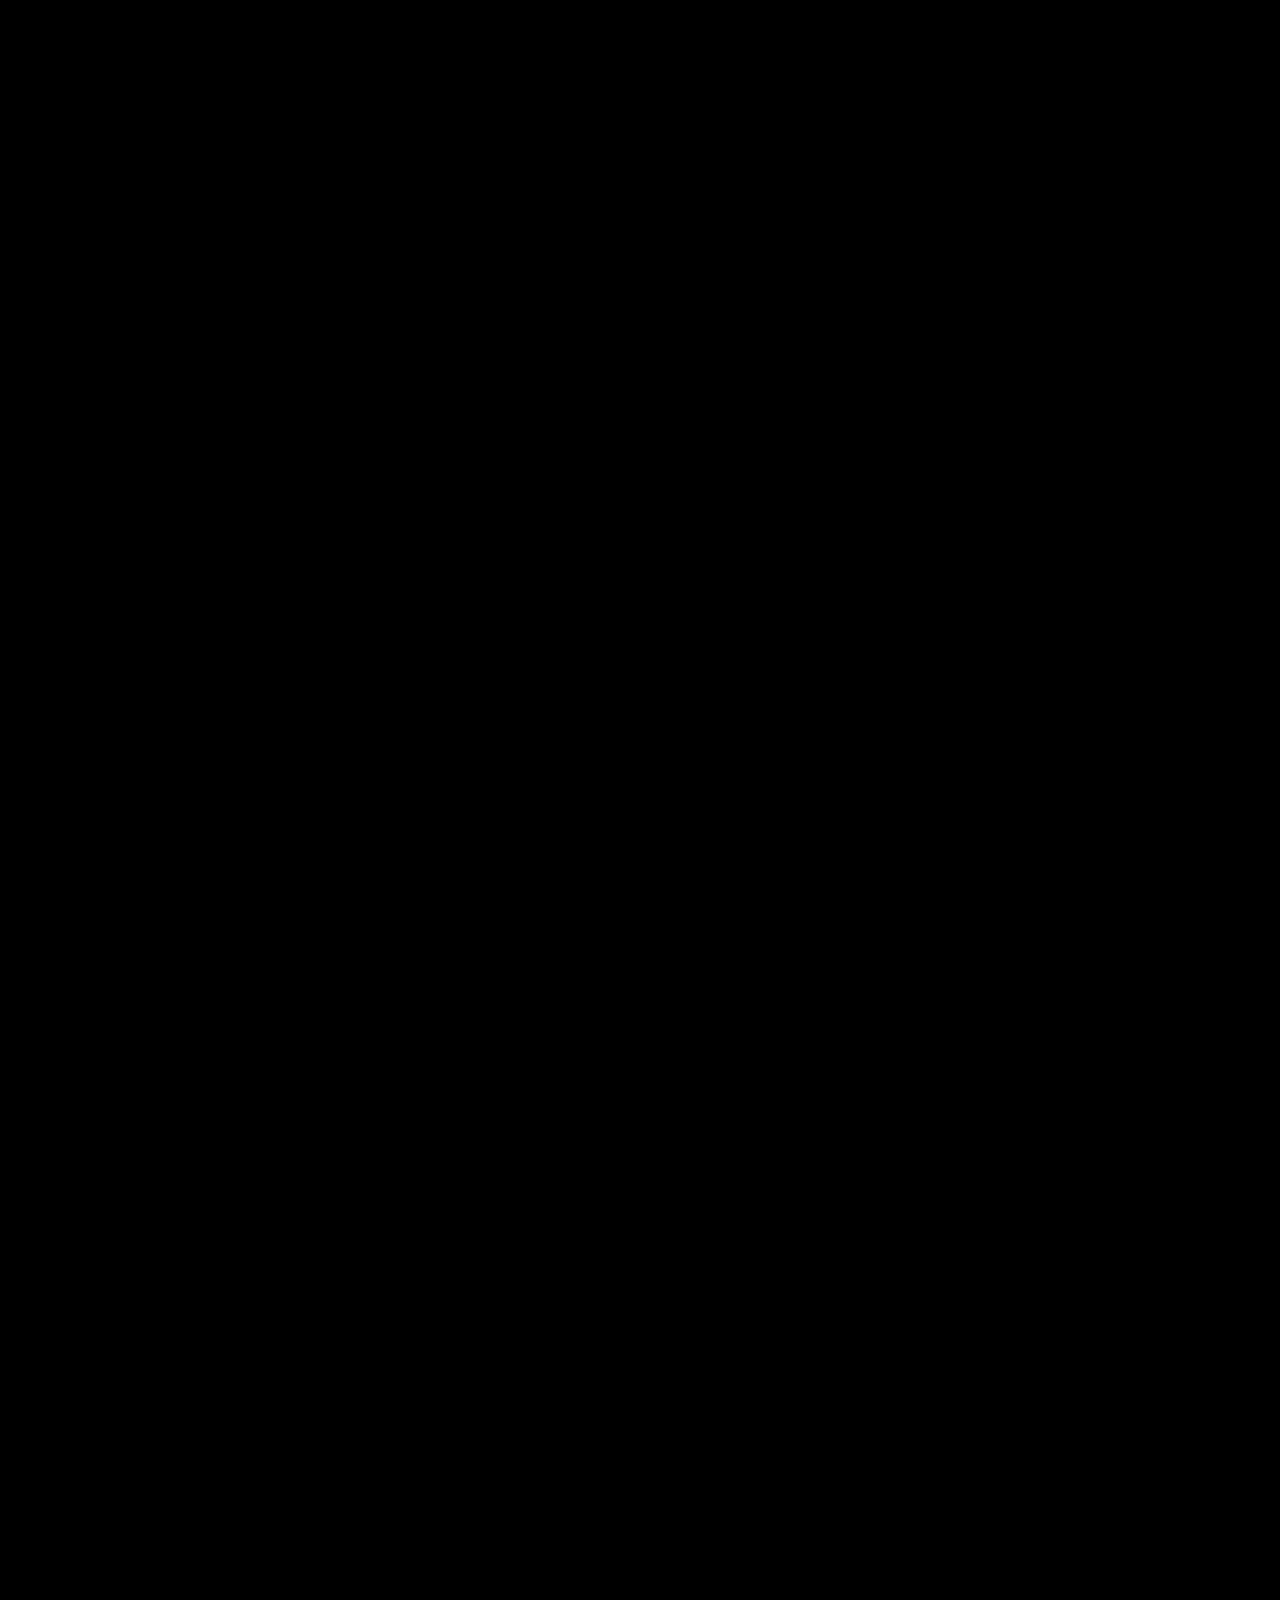
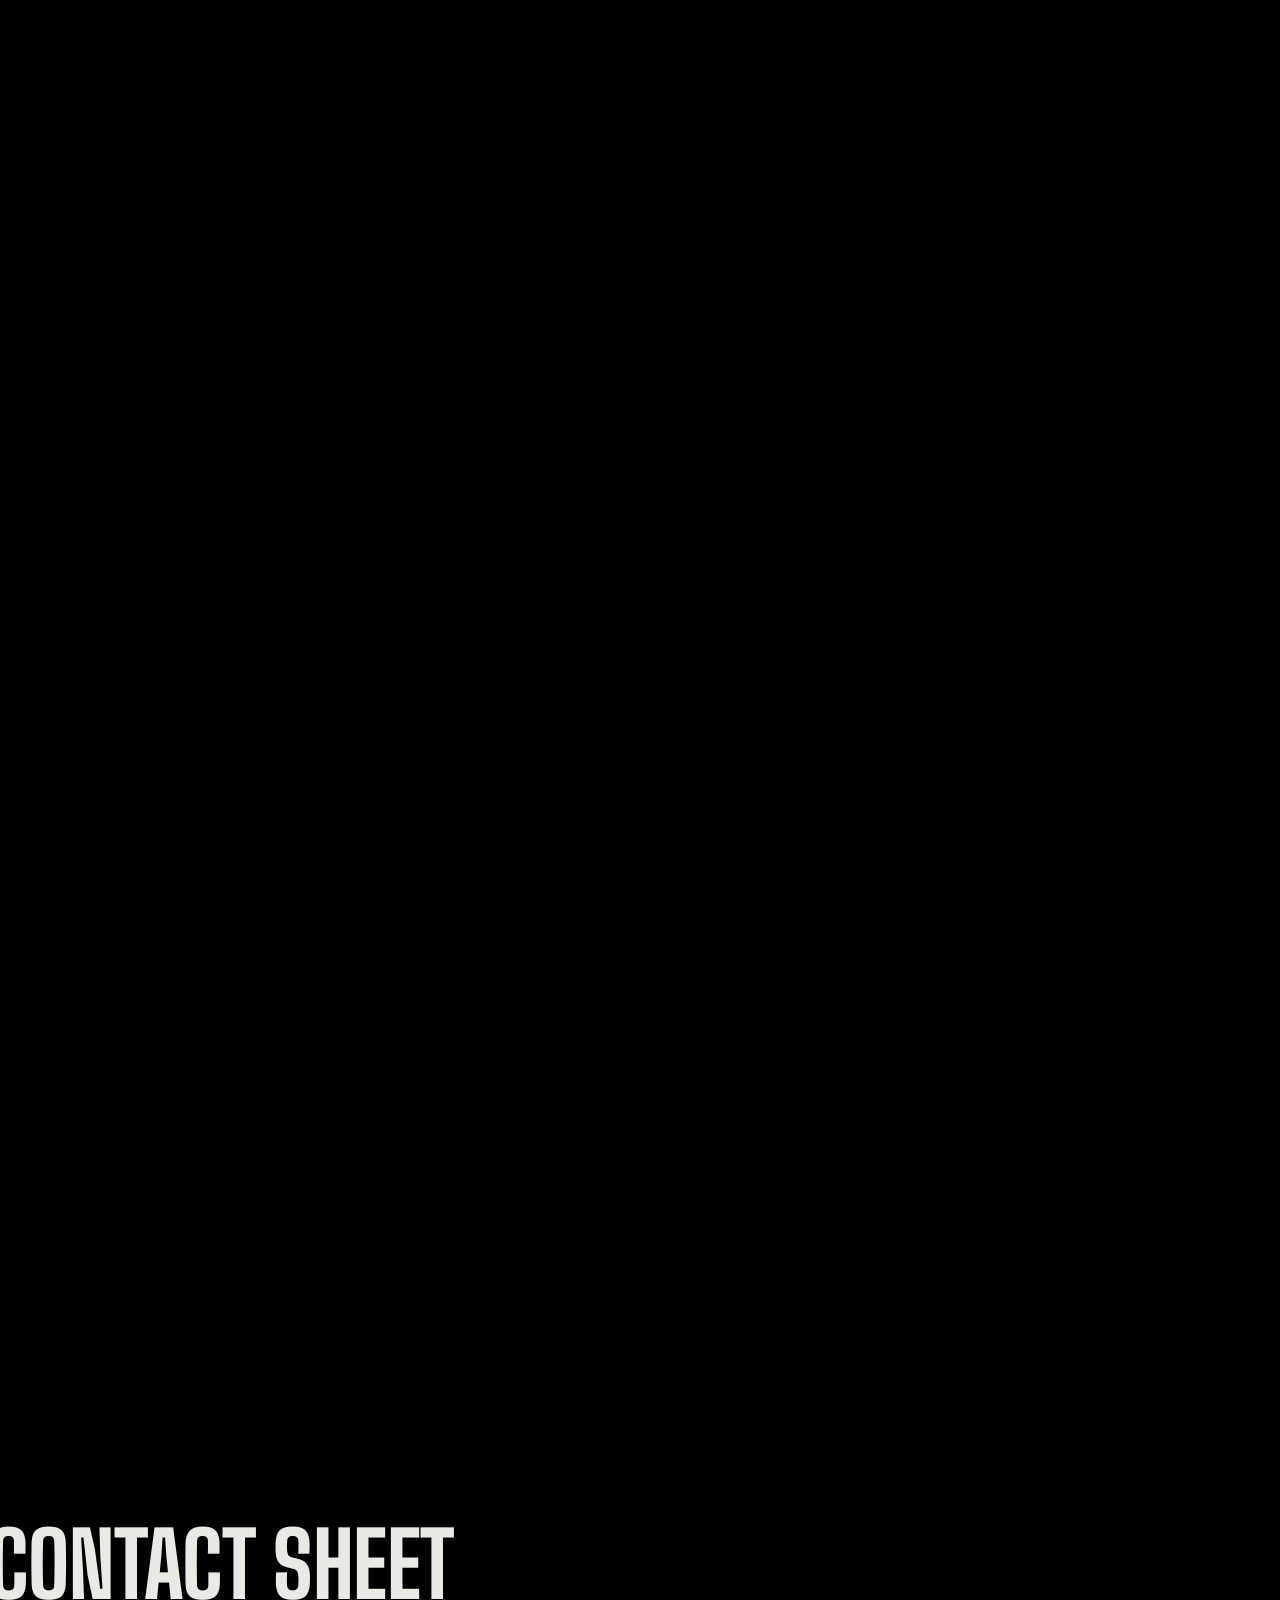
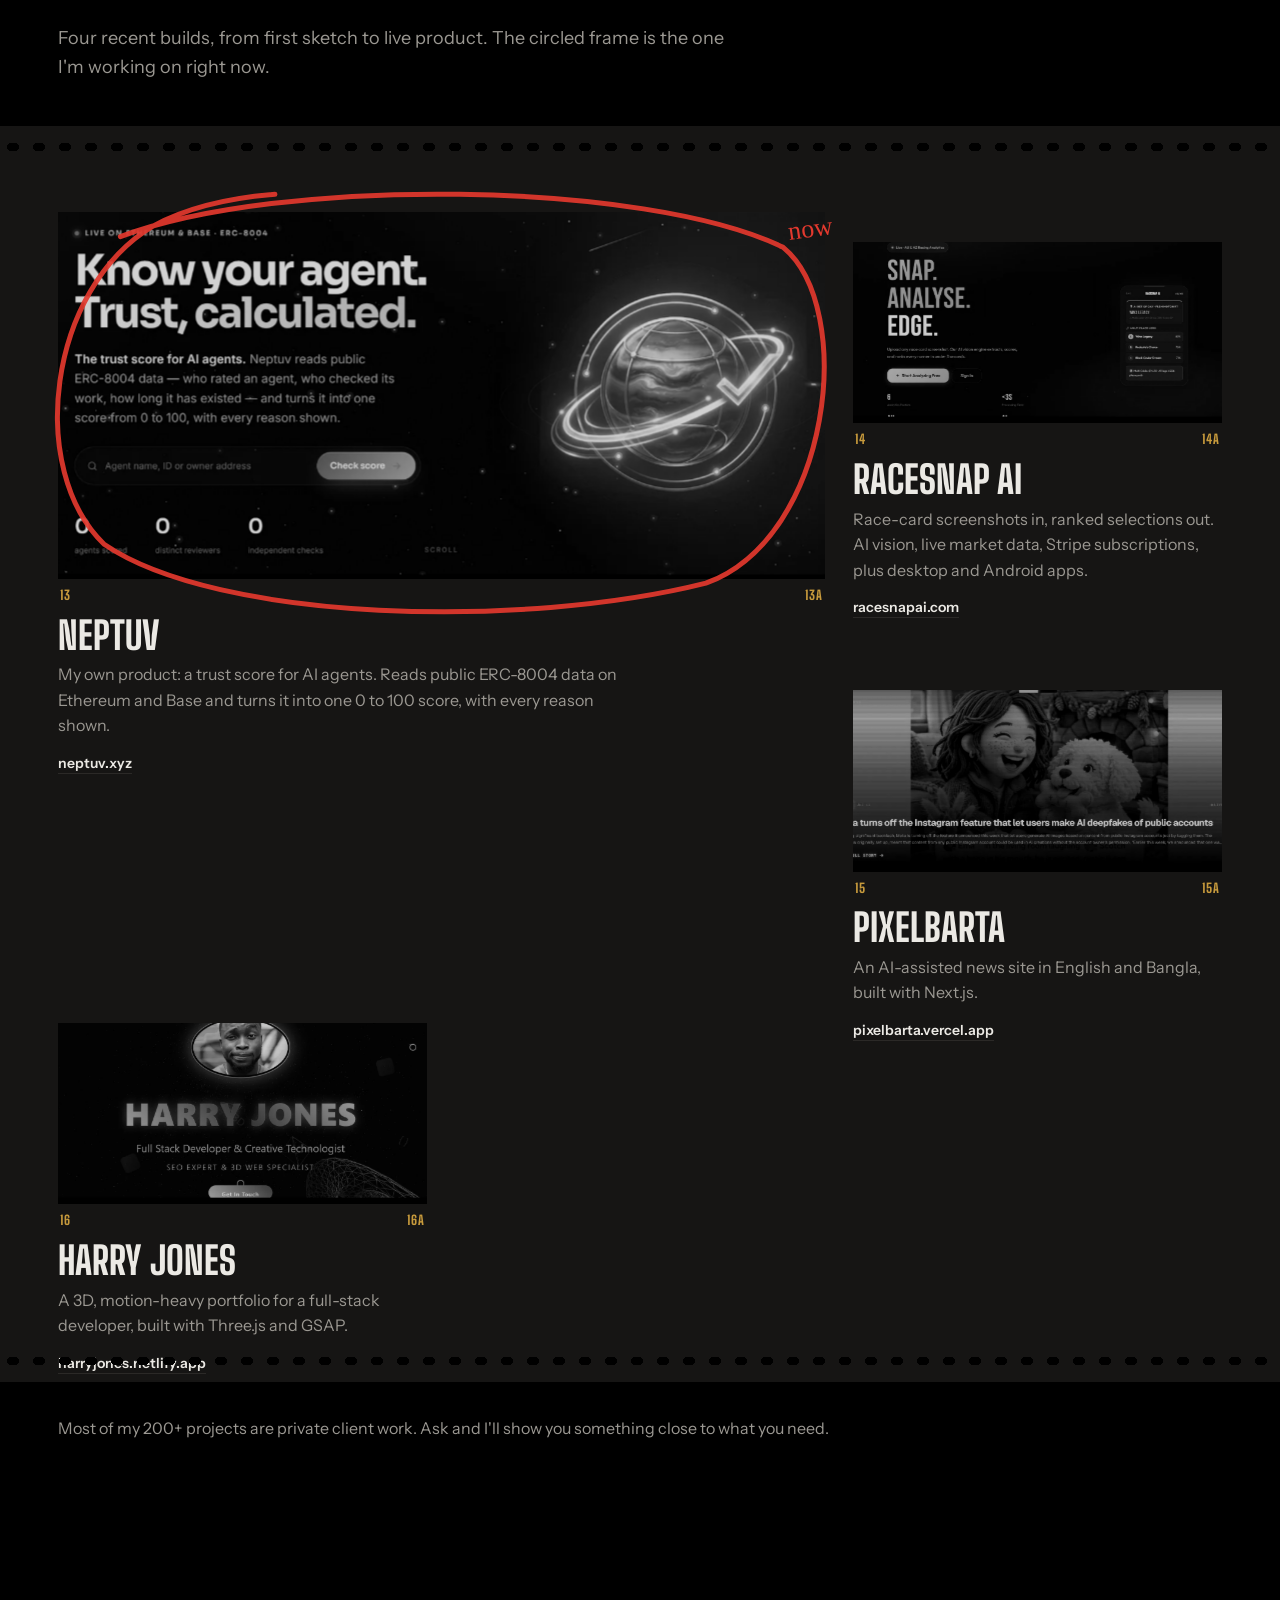
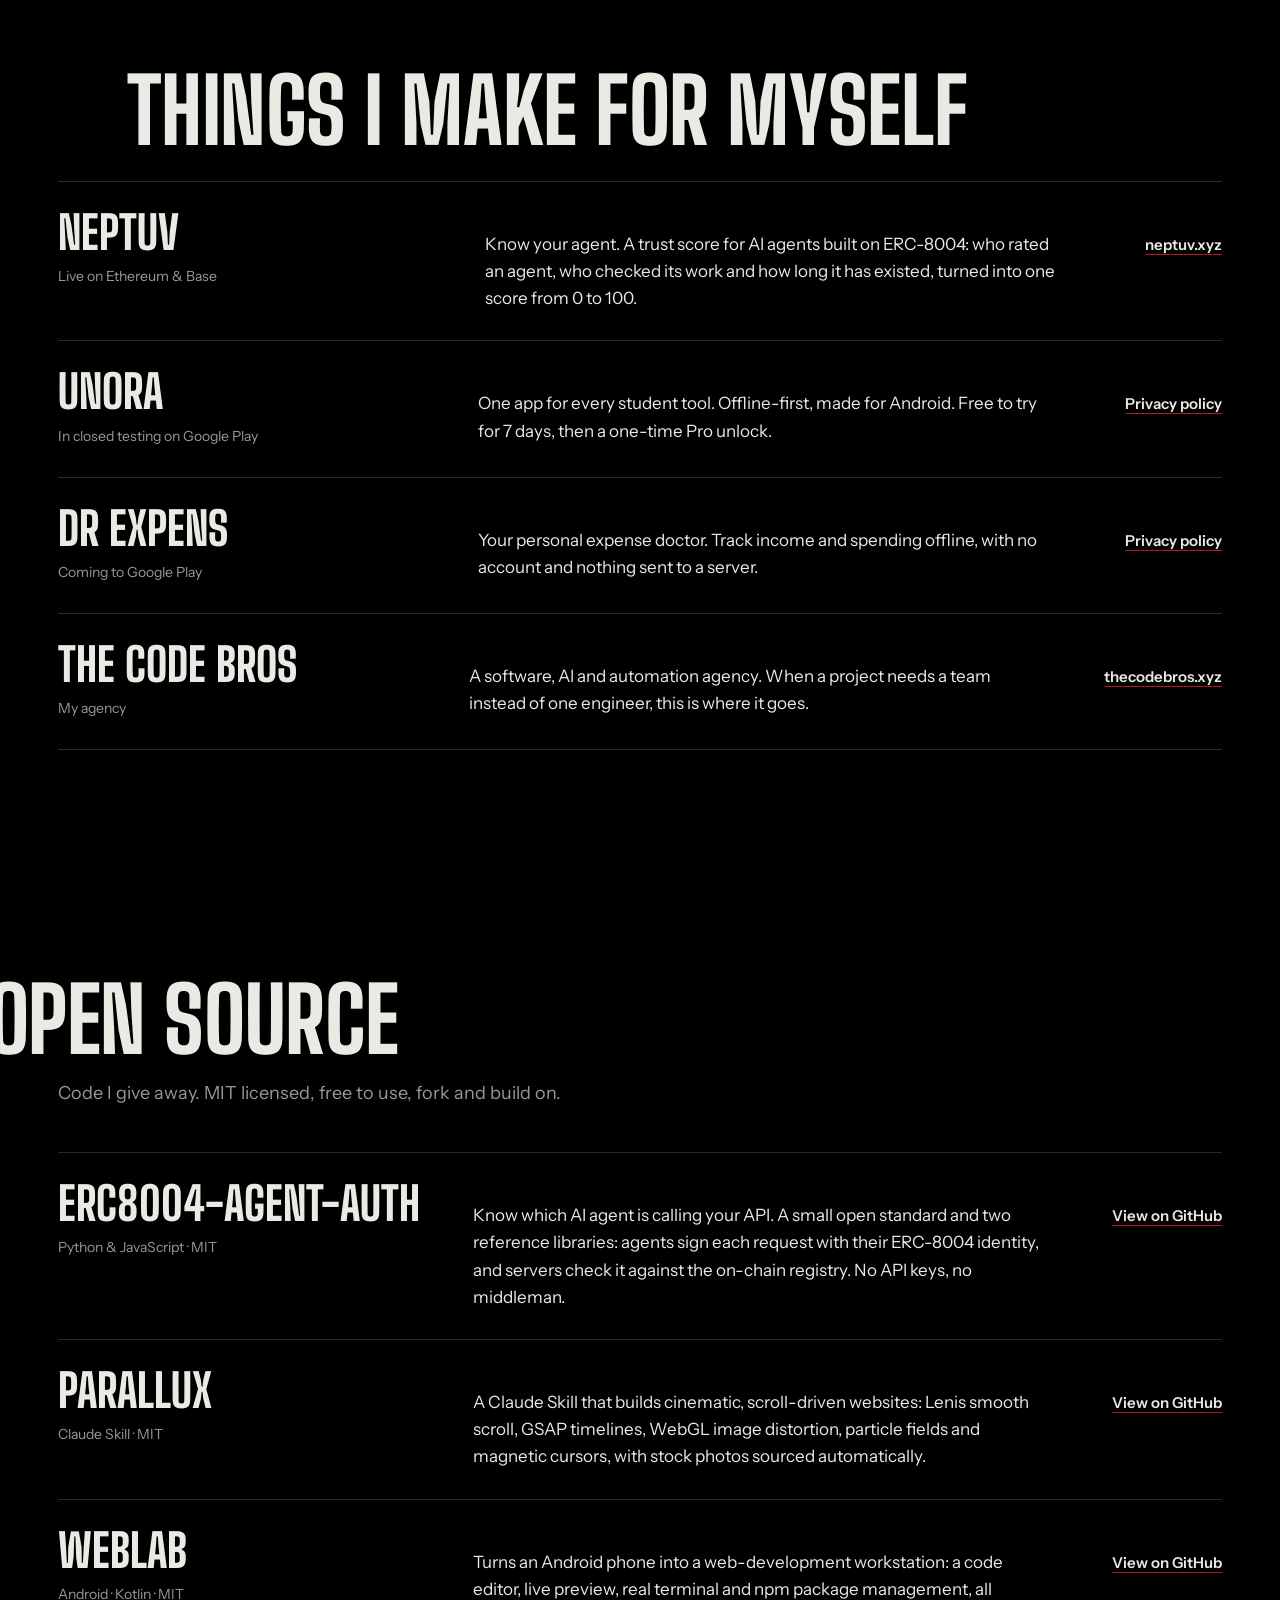
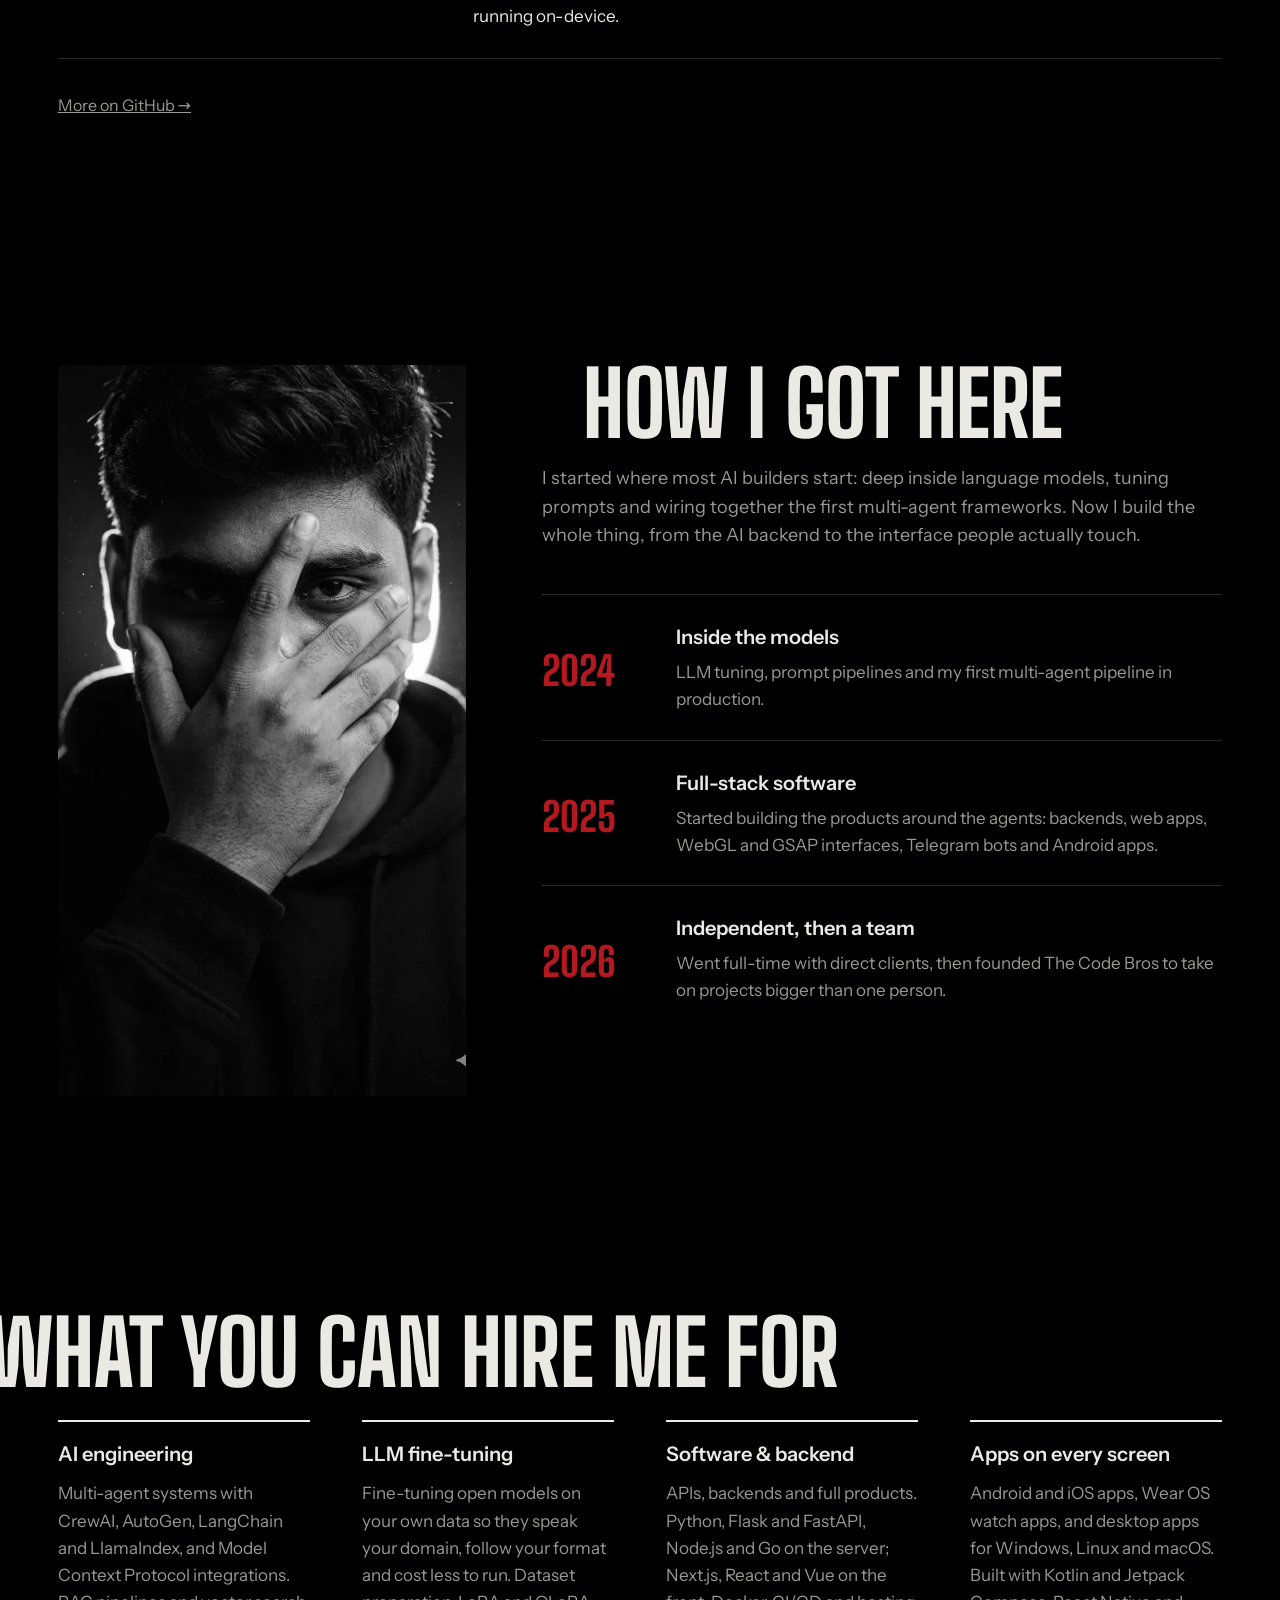
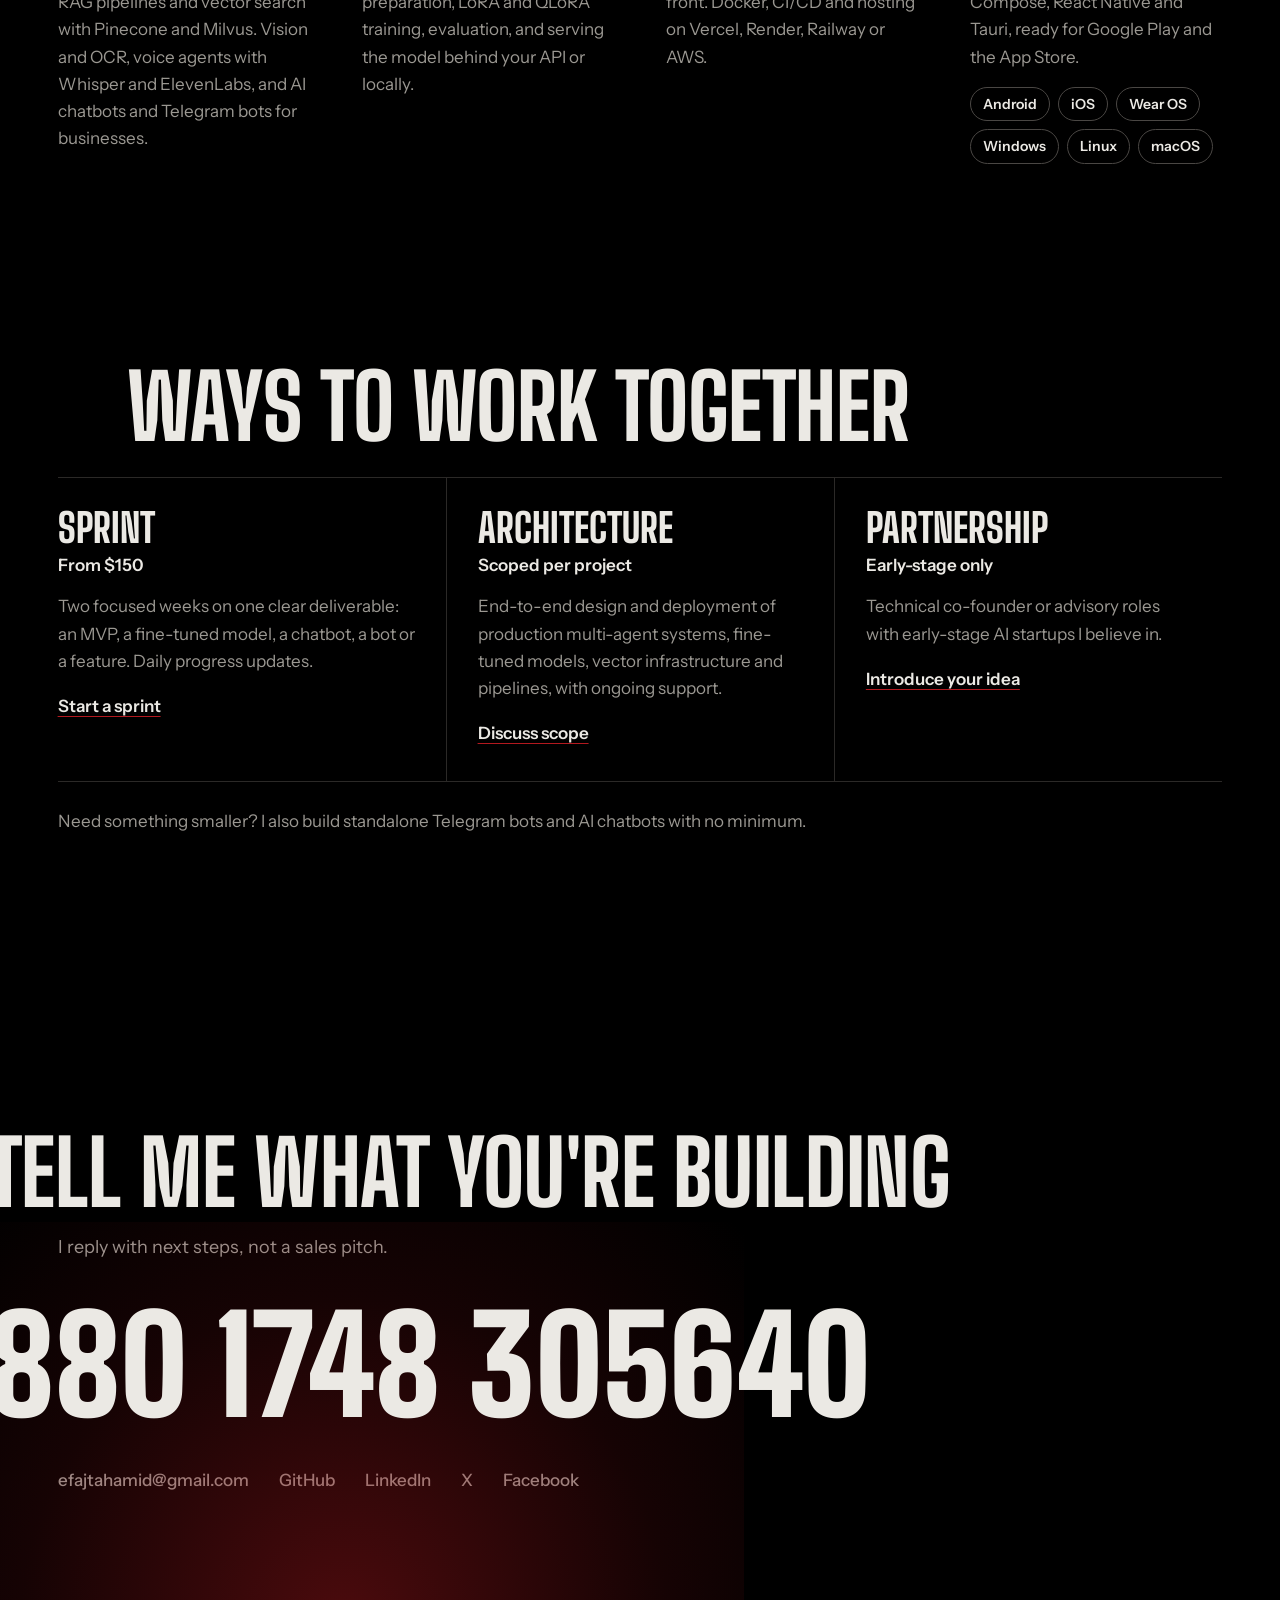
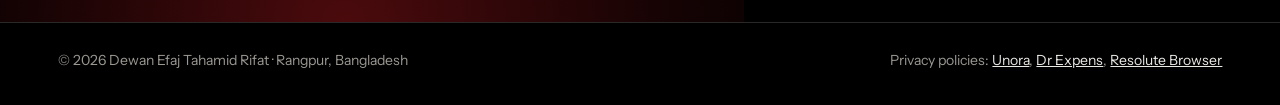
